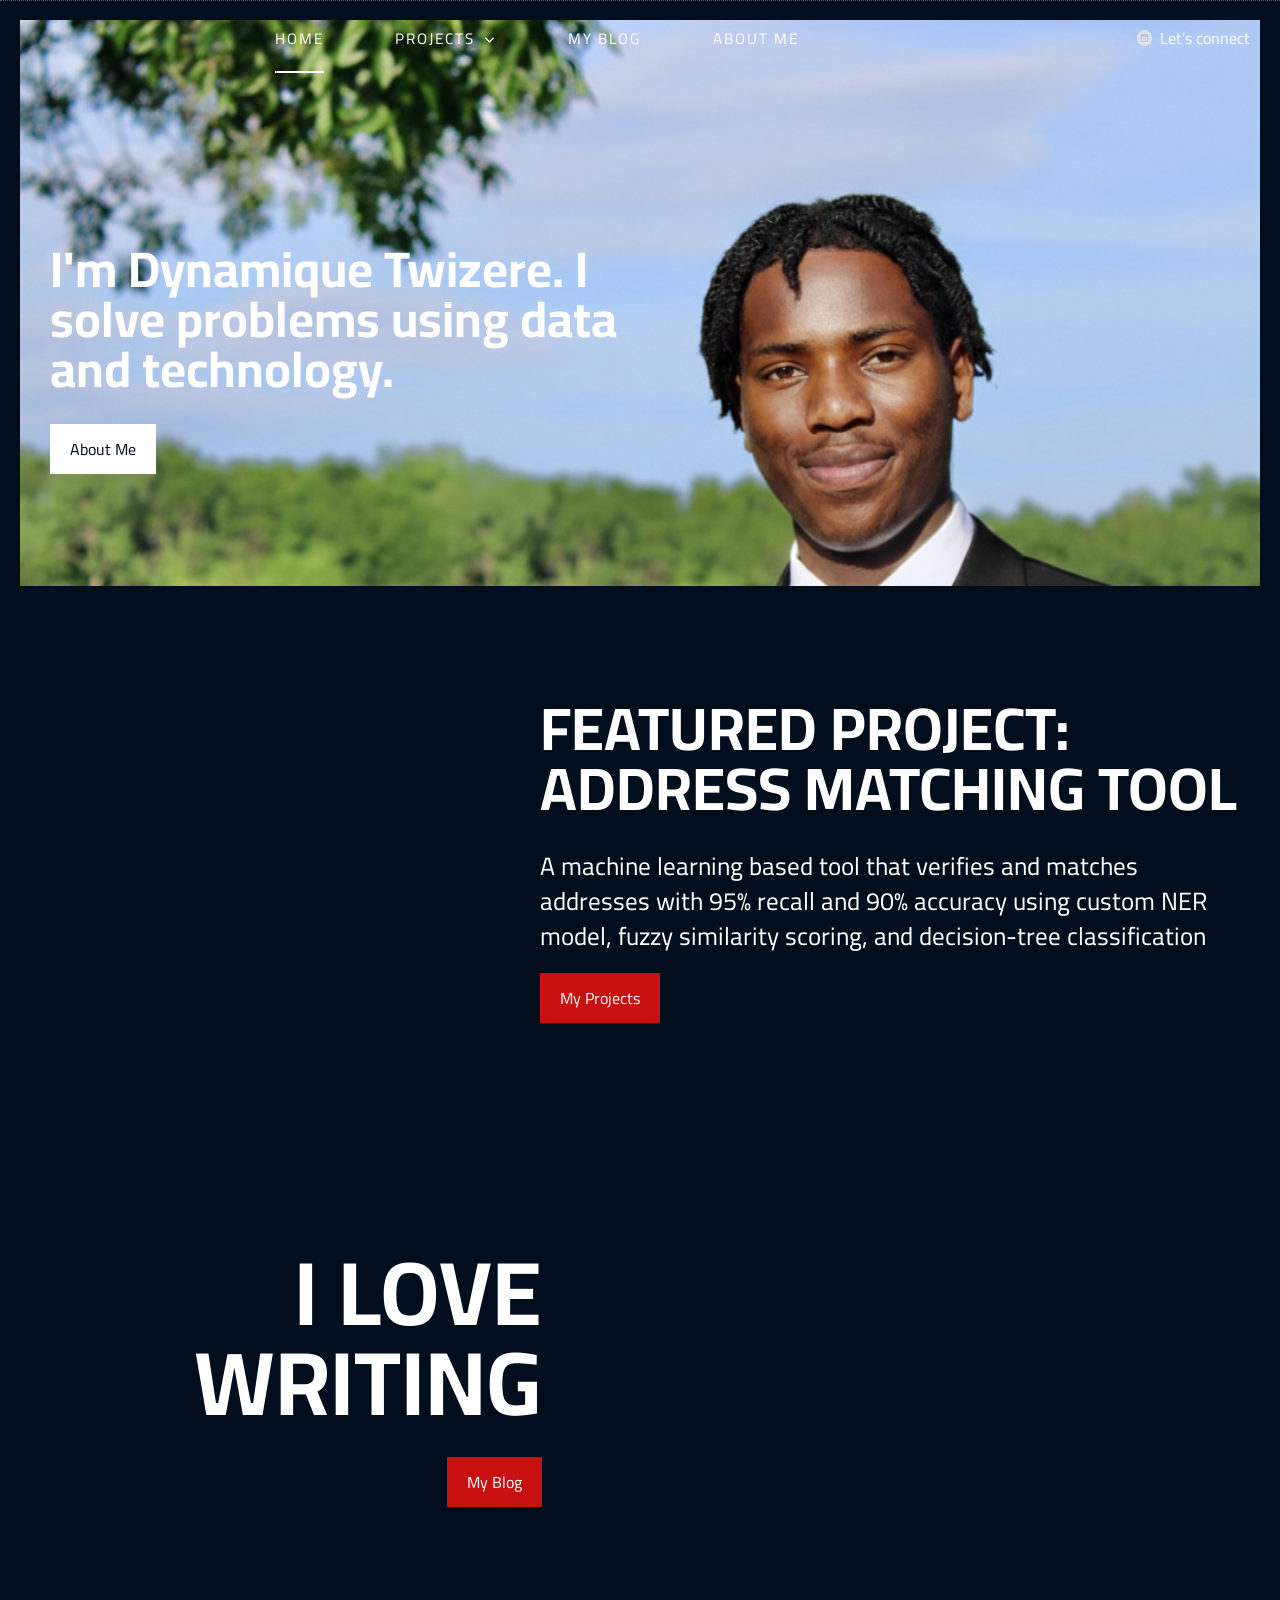
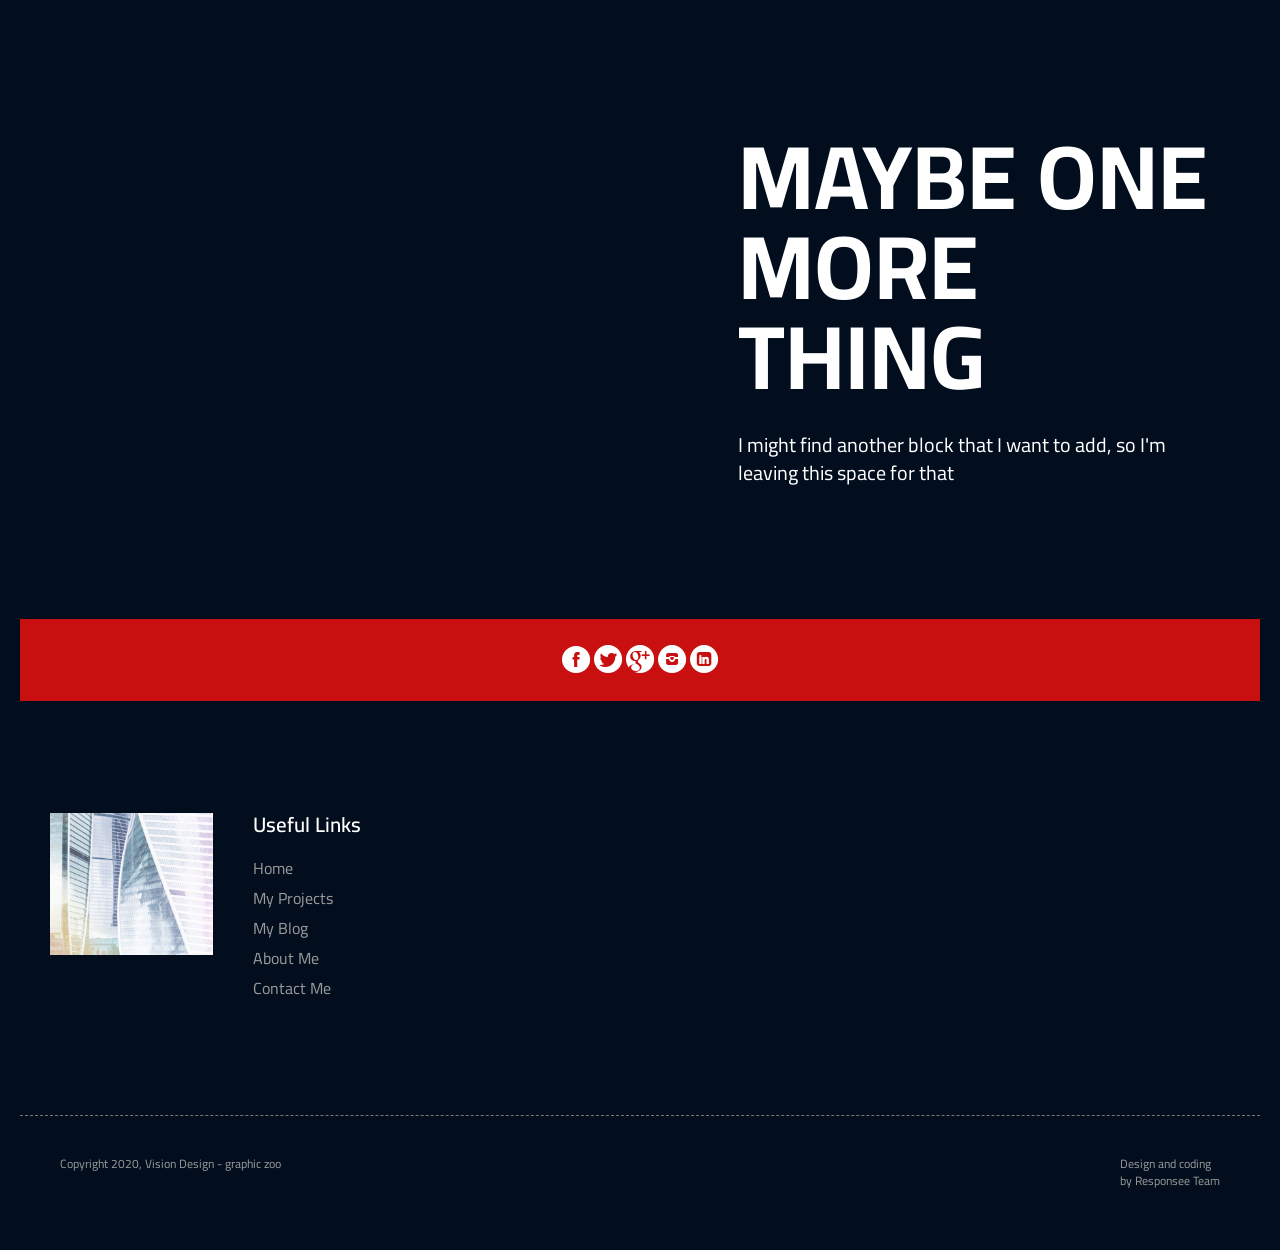
==== index.html @ 6ba7feaf "fixed featured projet" ====
<!DOCTYPE html>
<html lang="en-US">
  <head>
    <meta charset="UTF-8">
    <meta name="viewport" content="width=device-width, initial-scale=1.0" />
    <title>Financer - New Amazing HTML5 Template</title>
    <link rel="stylesheet" href="css/components.css">
    <link rel="stylesheet" href="css/icons.css">
    <link rel="stylesheet" href="css/responsee.css">
    <link rel="stylesheet" href="owl-carousel/owl.carousel.css">
    <link rel="stylesheet" href="owl-carousel/owl.theme.css">
    <!-- CUSTOM STYLE -->      
    <link rel="stylesheet" href="css/template-style.css">
    <link rel="stylesheet" href="css/my-custom-style.css">
    <link href="https://fonts.googleapis.com/css2?family=Cairo:wght@200;300;400;600;700&display=swap" rel="stylesheet">
    <link href="https://fonts.googleapis.com/css2?family=Mrs+Saint+Delafield&display=swap" rel="stylesheet">  
    <script type="text/javascript" src="js/jquery-1.8.3.min.js"></script>
    <script type="text/javascript" src="js/jquery-ui.min.js"></script>   
  </head>

  <body class="size-1280 primary-color-red border-dark">
    
    <!-- HEADER -->
    <header role="banner" class="position-absolute">
      <!-- Top Bar -->
      <!-- <div class="top-bar full-width hide-s hide-m">
        <div class="right">
            <a href="tel:080055544444444" class="text-white text-primary-hover">more info: 0800 555 444</a> <span class="sep text-white">|</span> <a href="mailto:info@companyname.com" class="text-white text-primary-hover">write us: info@companyname.com</a>
        </div>  
      </div>     -->
      <!-- Top Navigation -->
      <nav class="background-transparent background-transparent-hightlight full-width sticky">
        <!-- <div class="s-12 l-2">
          <a href="index.html" class="logo">
            <img class="logo-white" src="img/logo.svg" alt="">
            <img class="logo-dark" src="img/logo-dark.svg" alt="">
          </a>
        </div> -->
        <div class="top-nav s-12 l-10">
          
          <ul class="chevron center-nav">
            <li><a href="index.html">Home</a></li>
            <!-- <li><a href="about-us.html">About</a></li> -->
            <li><a>Projects</a>
              <ul>
                <li><a href="project.html">Project 1</a></li>
                <li><a href="project.html">Project 2</a></li>
                <li><a href="project.html">Project 3</a></li>
                <li><a href="project.html">Project 4</a></li>
              </ul>
            </li>
            <li><a>My Blog</a></li>
            <li><a>About Me</a></li>
            <!-- <li><a href="references.html">Our Work</a></li>
            <li><a href="our-services.html">Our Services</a></li>
            <li><a href="contact.html">Contact</a></li> -->
          </ul>
          <div class="nav-connect">
            <a href="https://linkedin.com/in/dynamiquet">
              <i class="icon-linked_in_circle"></i>
              <span>Let’s connect</span>
            </a>
          </div>       
        </div>
      </nav>
    </header>
    
    <!-- MAIN -->
    <main role="main">    
      
      <!-- Section 1 -->
      <header class="section-head background-parallax-container">  
        <div class="line">
          <div class="s-12 m-12 l-7 xl-12 text-left">
            <!-- <h1 class="text-white text-s-size-40 text-m-size-60 text-size-60 text-line-height-1 text-extra-strong margin-bottom-30 animation">
                I am a <br> computer scientist
            </h1> -->
            <div class="line">
              <h1 class="text-white text-s-size-40 text-m-size-60 l-6 text-line-height-1 text-extra-strong margin-bottom-30 animation">
                  I'm Dynamique Twizere. I solve problems using data and technology.
              </h1>
            </div>
            <a class="button background-white text-dark" href="about-us-2.html">About Me</a>
            <!-- <a class="button background-white text-dark" href="about-us-2.html">My Projects</a> -->
          </div>          
        </div>
        <div role="img" class="background-parallax" style="background-image:url(my-img/headshot2.png)" aria-label="Full page background image: headshot"></div>
      </header>
      
      <!-- Section 2 -->
      <section class="section background-parallax-container">  
        <div class="line-full">
          <div class="s-12 m-12 l-7 xl-7 l-offset-5 xl-offset-5 xxl-offset-7">
            <h2 class="text-white text-s-size-40 text-m-size-60 text-size-60 text-line-height-1 text-extra-strong text-uppercase margin-bottom-30">
                Featured Project: Address Matching Tool
            </h2>
            
            <p class="text-white text-size-25">A machine learning based tool that verifies and matches addresses with 95% recall and 90% accuracy using custom NER model, fuzzy similarity scoring, and decision-tree classification</p>
            <!-- <p class="text-white text-handwrite text-size-50 margin-bottom-20">We did this</p> -->
            <a class="button background-primary" href="references.html">My Projects</a>            
          </div>          
        </div>
        <div role="img" class="background-parallax" style="background-image:url(my-img/headshot.png)" aria-label="Full page background image: headshot"></div>      </section> 
      
      <!-- Section 3 -->
      <section class="section background-parallax-container">  
        <div class="line">
          <div class="s-12 m-12 l-7 xl-5 text-right">
            <h2 class="text-white text-s-size-40 text-m-size-60 text-size-90 text-line-height-1 text-extra-strong text-uppercase margin-bottom-30">
                I love writing
            </h2>
            <a class="button background-primary" href="references.html">My Blog</a>            

            
            <!-- <p class="text-white text-size-20 margin-bottom-40">Dolore eu feugiat nulla facilisis lobortis nisl ut aliquip ex ea commodo consequat molestie hendrerit.</p>            -->
            <div class="margin2x">
              <!-- <div class="s-12 m-4">
                <p class="text-yellow text-size-70 text-strong margin-bottom-0">77</p>
                <h4 class="margin-bottom text-white">Completed<br> Projects</h4> 
              </div>
              <div class="s-12 m-4">
                <p class="text-yellow text-size-70 text-strong margin-bottom-0">92</p> 
                <h4 class="margin-bottom text-white">Satisfied<br> Clients</h4> 
              </div> 
              <div class="s-12 m-4">
                <p class="text-yellow text-size-70 text-strong margin-bottom-0">84</p>
                <h4 class="margin-bottom text-white">Resolved<br> Tickets</h4>   
              </div>  -->
            </div>
          </div>          
        </div>
        <div role="img" class="background-parallax" style="background-image:url(my-img/headshot2.png)" aria-label="Full page background image: headshot"></div>      </section>
      
      <!-- Section 4 -->
      <section class="section background-parallax-container">  
        <div class="line">
          <div class="s-12 m-12 l-7 xl-5 l-offset-5 xl-offset-7 xxl-offset-7">
            <h2 class="text-white text-s-size-40 text-m-size-60 text-size-90 text-line-height-1 text-extra-strong text-uppercase margin-bottom-30">
                Maybe one <br> more thing
            </h2>
            
            <p class="text-white text-size-20">I might find another block that I want to add, so I'm leaving this space for that</p>           
            <!-- <div class="line">
              <div class="margin2x">
                 <div class="m-6 l-4">
                    <div class="margin-bottom">
                        <img src="img/logo-1w.png"/>
                    </div>
                 </div>
                 <div class="m-6 l-4">
                    <div class="margin-bottom">
                        <img src="img/logo-2w.png"/>
                    </div>
                 </div>
                 <div class="m-6 l-4">
                    <div class="margin-bottom">
                        <img src="img/logo-3w.png"/>
                    </div>
                 </div>
                 <div class="m-6 l-4">
                    <div class="margin-bottom">
                        <img src="img/logo-3w.png"/>
                    </div>
                 </div>
                 <div class="m-6 l-4">
                    <div class="margin-bottom">
                        <img src="img/logo-4w.png"/>
                    </div>
                 </div>
                 <div class="m-6 l-4">
                    <div class="margin-bottom">
                        <img src="img/logo-5w.png"/>
                    </div>
                 </div>
              </div>
            </div>  -->
          </div>          
        </div>
        <div class="background-parallax" style="background-image:url(img/parallax-04.jpg)"></div>
      </section>  
      
      <!-- Section 5 -->
      <!-- <section>
        <div class="section-small-padding background-primary">
          <div class="line">
            <div class="s-12 m-12 l-7 xl-5 text-right">
              <h2 class="text-s-size-40 text-m-size-60 text-size-90 text-line-height-1 text-extra-strong text-uppercase">
                Our Work
              </h2>
            </div>          
          </div>
        </div>  
        
        <div class="line-full-width">
                  			
    	  <div class="s-12 m-6">
            <a class="image-with-hover-overlay image-hover-zoom" href="sample-reference.html">
              <div class="image-hover-overlay background-dark background-transparent"> 
                <div class="image-hover-overlay-content text-center padding-2x">
                  <h3 class="text-strong">Lorem Ipsum Dolor hendrerit</h3> 
                  <p class="text-white hide-s hide-m">Duis autem vel eum iriure dolor in hendrerit in vulputate velit esse molestie consequat, vel illum dolore eu feugiat nulla facilisis.</p> 
                </div> 
              </div> 
              <img src="img/portfolio/l-thumb-01.jpg" alt="" title="Portfolio Image 1" />
            </a>	
          </div>
          
          <div class="s-12 m-6">
            <a class="image-with-hover-overlay image-hover-zoom" href="sample-reference.html">
              <div class="image-hover-overlay background-dark background-transparent"> 
                <div class="image-hover-overlay-content text-center padding-2x">
                  <h3 class="text-strong">Lorem Ipsum Dolor hendrerit</h3> 
                  <p class="text-white hide-s hide-m">Duis autem vel eum iriure dolor in hendrerit in vulputate velit esse molestie consequat, vel illum dolore eu feugiat nulla facilisis.</p> 
                </div> 
              </div> 
              <img src="img/portfolio/l-thumb-02.jpg" alt="" title="Portfolio Image 2" />
            </a>	
          </div>
          
          <div class="s-12 m-6">
            <a class="image-with-hover-overlay image-hover-zoom" href="sample-reference.html">
              <div class="image-hover-overlay background-dark background-transparent"> 
                <div class="image-hover-overlay-content text-center padding-2x">
                  <h3 class="text-strong">Lorem Ipsum Dolor hendrerit</h3> 
                  <p class="text-white hide-s hide-m">Duis autem vel eum iriure dolor in hendrerit in vulputate velit esse molestie consequat, vel illum dolore eu feugiat nulla facilisis.</p> 
                </div> 
              </div> 
              <img src="img/portfolio/l-thumb-03.jpg" alt="" title="Portfolio Image 3" />
            </a>	
          </div>
          
          <div class="s-12 m-6">
            <a class="image-with-hover-overlay image-hover-zoom" href="sample-reference.html">
              <div class="image-hover-overlay background-dark background-transparent"> 
                <div class="image-hover-overlay-content text-center padding-2x">
                  <h3 class="text-strong">Lorem Ipsum Dolor hendrerit</h3> 
                  <p class="text-white hide-s hide-m">Duis autem vel eum iriure dolor in hendrerit in vulputate velit esse molestie consequat, vel illum dolore eu feugiat nulla facilisis.</p> 
                </div> 
              </div> 
              <img src="img/portfolio/l-thumb-04.jpg" alt="" title="Portfolio Image 4" />
            </a>	
          </div>
          
          <div class="s-12 m-6">
            <a class="image-with-hover-overlay image-hover-zoom" href="sample-reference.html">
              <div class="image-hover-overlay background-dark background-transparent"> 
                <div class="image-hover-overlay-content text-center padding-2x">
                  <h3 class="text-strong">Lorem Ipsum Dolor hendrerit</h3> 
                  <p class="text-white hide-s hide-m">Duis autem vel eum iriure dolor in hendrerit in vulputate velit esse molestie consequat, vel illum dolore eu feugiat nulla facilisis.</p> 
                </div> 
              </div> 
              <img src="img/portfolio/l-thumb-05.jpg" alt="" title="Portfolio Image 5" />
            </a>	
          </div>
          
          <div class="s-12 m-6">
            <a class="image-with-hover-overlay image-hover-zoom" href="sample-reference.html">
              <div class="image-hover-overlay background-dark background-transparent"> 
                <div class="image-hover-overlay-content text-center padding-2x">
                  <h3 class="text-strong">Lorem Ipsum Dolor hendrerit</h3> 
                  <p class="text-white hide-s hide-m">Duis autem vel eum iriure dolor in hendrerit in vulputate velit esse molestie consequat, vel illum dolore eu feugiat nulla facilisis.</p> 
                </div> 
              </div> 
              <img src="img/portfolio/l-thumb-06.jpg" alt="" title="Portfolio Image 6" />
            </a>	
          </div>
          
          <div class="s-12 m-6">
            <a class="image-with-hover-overlay image-hover-zoom" href="sample-reference.html">
              <div class="image-hover-overlay background-dark background-transparent"> 
                <div class="image-hover-overlay-content text-center padding-2x">
                  <h3 class="text-strong">Lorem Ipsum Dolor hendrerit</h3> 
                  <p class="text-white hide-s hide-m">Duis autem vel eum iriure dolor in hendrerit in vulputate velit esse molestie consequat, vel illum dolore eu feugiat nulla facilisis.</p> 
                </div> 
              </div> 
              <img src="img/portfolio/l-thumb-07.jpg" alt="" title="Portfolio Image 7" />
            </a>	
          </div>
          
          <div class="s-12 m-6">
            <a class="image-with-hover-overlay image-hover-zoom" href="sample-reference.html">
              <div class="image-hover-overlay background-dark background-transparent"> 
                <div class="image-hover-overlay-content text-center padding-2x">
                  <h3 class="text-strong">Lorem Ipsum Dolor hendrerit</h3> 
                  <p class="text-white hide-s hide-m">Duis autem vel eum iriure dolor in hendrerit in vulputate velit esse molestie consequat, vel illum dolore eu feugiat nulla facilisis.</p> 
                </div> 
              </div> 
              <img src="img/portfolio/l-thumb-08.jpg" alt="" title="Portfolio Image 8" />
            </a>	
          </div>
      		          
        </div>  
      </section>      
       -->
      <!-- Section 6 -->
      <!-- <section class="section background-parallax-container">
        <div class="line">
          <div class="s-12 m-12 l-7 xl-5 text-right">
            <h2 class="text-s-size-40 text-m-size-60 text-size-90 text-line-height-1 text-extra-strong text-uppercase text-white margin-bottom-30">
              We are here for you <span class="text-red">24/7</span>
            </h2>
                     
            <p class="text-white margin-bottom-40">
              Hendrerit in vulputate duis autem vel eum iriure dolor in velit esse molestie consequat, vel illum dolore nulla facilisis. Vulputate duis autem vel eum iriure dolor in velit esse molestie consequat, illum nulla facilisis.
            </p>

            <a href="contact.html" class="button background-primary right">Contact Us</a>

          </div>
                    
        </div> 
        <div class="background-parallax" style="background-image:url(img/parallax-06.jpg)"></div>
        
        <!-- red full width arrow object -->
        <!-- <img class="arrow-object" src="img/object-red.svg" alt="">  
      </section> -->
      

    </main>
    
    <!-- FOOTER -->
    <footer>
      <!-- Social -->
      <div class="background-primary padding text-center">
        <a href="/"><i class="icon-facebook_circle text-size-30 text-white"></i></a> 
        <a href="/"><i class="icon-twitter_circle text-size-30 text-white"></i></a>
        <a href="/"><i class="icon-google_plus_circle text-size-30 text-white"></i></a>
        <a href="/"><i class="icon-instagram_circle text-size-30 text-white"></i></a> 
        <a href="/"><i class="icon-linked_in_circle text-size-30 text-white"></i></a>                                                                       
      </div>
      <!-- Main Footer -->
      <section class="section background-dark">
        <div class="line"> 
          <div class="margin2x">
            <div class="hide-s hide-m hide-l xl-2">
               <img src="img/footer.jpg" alt="">
            </div>
            <div class="s-12 m-6 l-3 xl-2">
               <h4 class="text-white text-strong margin-m-top-30">Useful Links</h4>
               <a class="text-primary-hover" href="sample-post-without-sidebar.html">Home</a><br>      
               <a class="text-primary-hover" href="contact-1.html">My Projects</a><br>
               <a class="text-primary-hover" href="blog.html">My Blog</a><br>
               <a class="text-primary-hover" href="blog.html">About Me</a><br>
               <a class="text-primary-hover" href="blog.html">Contact Me</a>
            </div>
            <!-- <div class="s-12 m-6 l-3 xl-2">
               <h4 class="text-white text-strong margin-m-top-30">Term of Use</h4>
               <a class="text-primary-hover" href="sample-post-without-sidebar.html">Terms and Conditions</a><br>
               <a class="text-primary-hover" href="sample-post-without-sidebar.html">Refund Policy</a><br>
               <a class="text-primary-hover" href="sample-post-without-sidebar.html">Disclaimer</a>
            </div> -->
            <!-- <div class="s-12 m-6 l-3 xl-3">
               <h4 class="text-white text-strong margin-m-top-30">Contact Us</h4>
                <a class="text-primary-hover" href="tel:0800452180050"><i class="icon-sli-screen-smartphone text-primary"></i> 0800 4521 800 50</a><br>
                <a class="text-primary-hover" href="mailto:contact@sampledomain.com"><i class="icon-sli-mouse text-primary"></i> contact@sampledomain.com</a><br>
                <a class="text-primary-hover" href="mailto:office@sampledomain.com"><i class="icon-sli-mouse text-primary"></i> office@sampledomain.com</a>
            </div> -->
          </div>  
        </div>    
      </section>
      <div class="background-dark">
        <hr class="break margin-top-bottom-0" style="border-color: #777;">
      </div>
      <!-- Bottom Footer -->
      <section class="padding-2x background-dark full-width">
        <div class="full-width">
          <div class="s-12 l-6">
            <p class="text-size-12 margin-bottom-0">Copyright 2020, Vision Design - graphic zoo</p>
          </div>
          <div class="s-12 l-6">
            <a class="right text-size-12 text-primary-hover" href="https://www.myresponsee.com" title="Responsee - lightweight responsive framework">Design and coding<br> by Responsee Team</a>
          </div>
        </div>  
      </section>
    </footer>
    <script type="text/javascript" src="js/responsee.js"></script>
    <script type="text/javascript" src="owl-carousel/owl.carousel.js"></script>
    <script type="text/javascript" src="js/template-scripts.js"></script> 
    
  </body>
</html>
---- css/components.css ----
/*
 * Components CSS - v7 - 2020-09-30
 * https://www.myresponsee.com
 * Copyright 2020, Vision Design - graphic zoo
 * Free to use under the MIT license.
 * 
 * Components CSS includes Tabs, Custom forms, Tooltips, Buttons, Timelines, Modals, Accordions
*/
/* Tabs */
.tab-item {
  background: none repeat scroll 0 0 #fff;
  display: none;
  padding: 1.25rem 0;
}
.tab-item.tab-active {
  display: block;
}
.tab-content > .tab-label {
  display: none;
}
.tab-nav > .tab-label {
  float:left;
}
a.tab-label, a.tab-label:link, a.tab-label:visited, a.tab-label:hover {
  background: none repeat scroll 0 0 #262626;
  color: #fff;
  margin-right: 1px;
  padding: 0.625rem 1.25rem;
  transition: background 0.20s linear 0s;
  -o-transition: background 0.20s linear 0s;
  -ms-transition: background 0.20s linear 0s;
  -moz-transition: background 0.20s linear 0s;
  -webkit-transition: background 0.20s linear 0s;
}
a.tab-label:hover,a.tab-label.active-btn {
  background: none repeat scroll 0 0 #999;
}
.tab-label.active-btn {
  cursor: default;
}
.tab-content {
  text-align: left;
}
@media screen and (max-width:768px) {    
  .tab-nav > .tab-label {
    margin: 0.5px 0;
    width: 100%;
  }
}
/* Custom forms */
form.customform input, form.customform select, form.customform textarea, form.customform button {
 font-size:0.9rem;
 font-family:inherit;
 margin-bottom:1.25rem;
} 
form.customform input, form.customform select {height: 2.7rem;}
form.customform input, form.customform textarea, form.customform select { 
 background: none repeat scroll 0 0 #F5F5F5;
 transition: background 0.20s linear 0s;
 -o-transition: background 0.20s linear 0s;
 -ms-transition: background 0.20s linear 0s;
 -moz-transition: background 0.20s linear 0s;
 -webkit-transition: background 0.20s linear 0s;
}
form.customform input:hover, form.customform textarea:hover, form.customform select:hover, form.customform input:focus, form.customform textarea:focus, form.customform select:focus {background: none repeat scroll 0 0 #fff;}
form.customform input, form.customform textarea, form.customform select {
 background: none repeat scroll 0 0 #F5F5F5;
 border: 1px solid #E0E0E0;
 padding: 0.625rem;
 width: 100%;
}
form.customform input[type="file"] {
 border: 1px solid #E0E0E0;
 height: auto;
 max-height: 2.7rem;
 min-height: 2.7rem;
 padding: 0.4rem;
 width: 100%;
}
form.customform input[type="radio"], form.customform input[type="checkbox"] {
 margin-right: 0.625rem;
 width:auto;
 padding:0;
 height:auto;
}
form.customform option {padding: 0.625rem;}
form.customform select[multiple="multiple"] {height: auto;}
form.customform button {
 width: 100%;
 background: none repeat scroll 0 0 #152732;
 border: 0 none;
 color: #fff;
 height: 2.7rem;
 padding: 0.625rem;
 cursor:pointer;
 width: 100%;
 transition: background 0.20s linear 0s;
 -o-transition: background 0.20s linear 0s;
 -ms-transition: background 0.20s linear 0s;
 -moz-transition: background 0.20s linear 0s;
 -webkit-transition: background 0.20s linear 0s;
}
/* Tooltip */
a.tooltip-container,.tooltip-container {
  border-bottom:1px dotted;
  border-bottom-color: color;
  cursor: help;
  font-weight: 600;
}
a .tooltip-content,.tooltip-content {
  background: #152732 none repeat scroll 0 0;
  color: #fff!important;
  border-radius: 3px;
  display: none;
  font-size: 0.8rem;
  font-weight: normal;
  line-height: 1.3rem;
  margin-top: -1.25rem;
  max-width: 300px;
  padding: 0.625rem;
  position: absolute;
  z-index: 10;
}
.tooltip-content::after {
  border-left: 9px solid transparent;
  border-right: 9px solid transparent;
  border-top: 7px solid #152732;
  bottom: -5px;
  clear: both;
  content: "";
  height: 0;
  left: 50%;
  margin-left: -5px;
  position: absolute;
  width: 0;
}
a.tooltip-content.tooltip-bottom,.tooltip-content.tooltip-bottom {
  margin-top: 1.25rem;
}
.tooltip-content.tooltip-bottom::after {
  border-left: 9px solid transparent;
  border-right: 9px solid transparent;
  border-top: 0;
  border-bottom: 7px solid #152732;
  top: -5px;
}
/* Buttons */
.button,a.button,a.button:link,a.button:active,a.button:visited {
  background: #777 none repeat scroll 0 0;
  border: 0;
  color: #fff;
  cursor: pointer;
  display: inline-block;
  font-size: 0.85rem;
  padding: 0.825rem 1rem;
  text-align: center;
  transition: all 0.20s linear 0s;
  -o-transition: all 0.20s linear 0s;
  -ms-transition: all 0.20s linear 0s;
  -moz-transition: all 0.20s linear 0s;
  -webkit-transition: all 0.20s linear 0s;
}
.button.rounded-btn {
  border-radius: 4px;
}
.button.rounded-full-btn {
  border-radius: 100px;
}
.button:hover {
  box-shadow: 0 0 10px 100px rgba(255,255,255,0.15) inset;
  color: #fff;
}
.button.secondary-btn,a.button.secondary-btn,a.button.secondary-btn:link,a.button.secondary-btn:active,a.button.secondary-btn:visited {
  background: #444 none repeat scroll 0 0;
}
.button.cancel-btn,a.button.cancel-btn,a.button.cancel-btn:link,a.button.cancel-btn:active,a.button.cancel-btn:visited {
  background: #dc003a none repeat scroll 0 0;
}
.button.submit-btn,a.button.submit-btn,a.button.submit-btn:link,a.button.submit-btn:active,a.button.submit-btn:visited {
  background: #b4bf04 none repeat scroll 0 0;
}
.button.reload-btn,a.button.reload-btn,a.button.reload-btn:link,a.button.reload-btn:active,a.button.reload-btn:visited {
  background: #ff9800 none repeat scroll 0 0;
}
.button.disabled-btn {
  cursor: not-allowed!important;
  opacity: 0.2;
}
.button i {
  background: rgba(0, 0, 0, 0.1) none repeat scroll 0 0;
  border-radius: 27px;
  color: #fff!important;
  display: inline-block;
  font-size: 0.8rem;
  height: 27px;
  line-height: 27px;
  margin-right: 5px;
  width: 27px;
  transition: all 0.20s linear 0s;
  -o-transition: all 0.20s linear 0s;
  -ms-transition: all 0.20s linear 0s;
  -moz-transition: all 0.20s linear 0s;
  -webkit-transition: all 0.20s linear 0s;
}
.button:hover > i {
  background: rgba(0, 0, 0, 0.06) none repeat scroll 0 0;
}
.grid .button {
  width: 100%;
}
/* Accordion */
.accordion-title { 
  font-size: 1.1rem;
  padding: 15px;
  cursor: pointer;
  transition: background 0.2s;
  margin: 5px 0;
  border-radius: 3px;
  font-size: 1.2rem;
  color: #152732;
  background: #eee;
}
.accordion-content {
  display: none;
  padding: 15px;
  border: 1px solid #eee;
}
.accordion-title::before {
  content: "\f005";
  font-family: "mfg";
  margin-right: 10px;
  font-size: 12px;
  width: 17px;
  height: 17px;
  line-height: 15px;
  text-align: center;
  border-radius: 17px;
  display: inline-block;
  color: #fff;
  position: relative;
  top: -1px;
  border: 2px solid #fff;
  transform: rotate(0deg);
  transition:all 0.2s ease-in-out;
  -moz-transition:all 0.2s ease-in-out;
  -webkit-transition:all 0.2s ease-in-out;
}
.active-accordion-section > .accordion-title::before {
  transform: rotate(180deg);
}
/* Modal */
.modal {
  display: none;
  margin-top: -100%;    
  background: #fff;
  padding: 20px;
  height: auto;
  position: absolute;
  z-index: 2;
  transition:all 0.3s ease-in-out;
  -moz-transition:all 0.3s ease-in-out;
  -webkit-transition:all 0.3s ease-in-out;
}
.modal.active-modal {
  margin-top: 0;
  width: 100%;
}
.modal-content {
  position: relative;
  width: 100%;
  max-width: 1140px;
  margin: 0 auto;
  clear: left;
  overflow-x: hidden;
  height: 100%;
  overflow-y: auto;
}
.modal-content::after {
  clear:both;
  content: ".";
  display:block;
  height:0;
  line-height:0;
  overflow:hidden;
  visibility:hidden;
}
.modal-wrap {
  background: rgba(0,0,0,0.6);
  position: fixed;
  top: 0;
  bottom: 0;
  left: 0;
  right: 0;
  padding: 20px;  
  z-index: 1000;
}
body.modal-active {
  overflow: hidden !important;
}
.modal-close-button, .modal-button  {
  cursor: pointer;
}
.modal-close {
  position: fixed;
  cursor: pointer;
  top: 0;
  bottom: 0;
  left: 0;
  right: 0;
  z-index: 1;
}
.modal-close-icon i {
  color: #ccc;
  font-size: 17px;
}
.modal-close-icon {
  position: absolute;
  right: 10px;
  top: 6px;
  cursor: pointer;
}
/* Timeline */
.timeline-container {
  width: 100%;
  margin: 0 auto;
  position: relative;
  padding: 20px 0;
}
.timeline-container::before {
  content: '';
  position: absolute;
  top: 0;
  left: 18px;
  height: 100%;
  width: 4px;
  background: #eeeeee;
}
@media only screen and (min-width: 1170px) {
  .timeline-container::before {
    left: 50%;
    margin-left: -2px;
  }
}
.timeline-block {
  position: relative;
  margin: 2rem 0;
  clear: both;
}
.timeline-block:after {
  clear:both;
  content: ".";
  display:block;
  height:0;
  line-height:0;
  overflow:hidden;
  visibility:hidden;
}
.timeline-block:first-child {
  margin-top: 0;
}
.timeline-block:last-child {
  margin-bottom: 0;
}
@media only screen and (min-width: 1170px) {
  .timeline-block {
    margin: 4em 0;
  }
  .timeline-block:first-child {
    margin-top: 0;
  }
  .timeline-block:last-child {
    margin-bottom: 0;
  }
}
.timeline-icon {
  background: #B4BF04;	
  position: absolute;
  top: 0;
  left: 0;
  width: 40px;
  height: 40px;
  border-radius: 50%;
  line-height: 40px;
  text-align: center;
}
.timeline-icon i {
  color: #fff;
  font-size: 1rem;
}
@media only screen and (min-width: 1141px) {
  .timeline-icon {
    width: 60px;
    height: 60px;
    left: 50%;
    margin-left: -30px;
    line-height: 60px;
  }
  .timeline-icon i {
    font-size: 2rem;
  }
}
.timeline-content {
  position: relative;
  margin-left: 60px;
  background: #f5f5f5;
  border-radius: 0.25rem;
  padding: 1em;
  text-align: left;
}
.timeline-content:after {
  content: "";
  display: table;
  clear: both;
}
.timeline-content .timeline-date {
  display: inline-block;
  float: left;
  font-size: 1.5rem;
  color: #333;
}
.timeline-content::before {
  content: '';
  position: absolute;
  top: 16px;
  right: 100%;
  height: 0;
  width: 0;
  border: 11px solid transparent;
  border-right: 11px solid #f5f5f5;
}
.timeline-icon img {
  top: 0px;
  min-height: 100%;
  min-width: 100%;
  width: auto;
}
.timeline-icon {
  overflow: hidden;
}
@media only screen and (min-width: 1141px) {
  .timeline-content {
    margin-left: 0;
    padding: 15px;
    width: 45%;
    text-align: right;
  }
  .timeline-content .timeline-date {
    position: absolute;
    width: 100%;
    left: 121%;
    top: 0;
    text-align: left;
  }
  .timeline-content::before {
    left: 100%;
    border-left: 11px solid #f5f5f5;
    border-right: 0;
  }
  .timeline-block:nth-child(even) .timeline-content {
    float: right;
    text-align: left;
  }
  .timeline-block:nth-child(even) .timeline-content::before {
    top: 24px;
    left: auto;
    right: 100%;
    border-color: transparent;   
    border-right: 11px solid #f5f5f5;
  }
  .timeline-block:nth-child(even) .timeline-content .timeline-date {
    left: auto;
    right: 121%;
    text-align: right;
  } 
}
---- css/icons.css ----
/* Icon font - MFG labs */
@font-face {
  font-family: 'mfg';
    src: url('../font/mfglabsiconset-webfont.eot');
    src: url('../font/mfglabsiconset-webfont.svg#mfg_labs_iconsetregular') format('svg'),
   		   url('../font/mfglabsiconset-webfont.eot?#iefix') format('embedded-opentype'),
         url('../font/mfglabsiconset-webfont.woff') format('woff'),
         url('../font/mfglabsiconset-webfont.ttf') format('truetype');
    font-weight: normal;
    font-style: normal;
}

.icon-cloud,
.icon-at,
.icon-plus,
.icon-minus,
.icon-arrow_up,
.icon-arrow_down,
.icon-arrow_right,
.icon-arrow_left,
.icon-chevron_down,
.icon-chevron_up,
.icon-chevron_right,
.icon-chevron_left,
.icon-reorder,
.icon-list,
.icon-reorder_square,
.icon-reorder_square_line,
.icon-coverflow,
.icon-coverflow_line,
.icon-pause,
.icon-play,
.icon-step_forward,
.icon-step_backward,
.icon-fast_forward,
.icon-fast_backward,
.icon-cloud_upload,
.icon-cloud_download,
.icon-data_science,
.icon-data_science_black,
.icon-globe,
.icon-globe_black,
.icon-math_ico,
.icon-math,
.icon-math_black,
.icon-paperplane_ico,
.icon-paperplane,
.icon-paperplane_black,
.icon-color_balance,
.icon-star,
.icon-star_half,
.icon-star_empty,
.icon-star_half_empty,
.icon-reload,
.icon-heart,
.icon-heart_broken,
.icon-hashtag,
.icon-reply,
.icon-retweet,
.icon-signin,
.icon-signout,
.icon-download,
.icon-upload,
.icon-placepin,
.icon-display_screen,
.icon-tablet,
.icon-smartphone,
.icon-connected_object,
.icon-lock,
.icon-unlock,
.icon-camera,
.icon-isight,
.icon-video_camera,
.icon-random,
.icon-message,
.icon-discussion,
.icon-calendar,
.icon-ringbell,
.icon-movie,
.icon-mail,
.icon-pen,
.icon-settings,
.icon-measure,
.icon-vector,
.icon-vector_pen,
.icon-mute_on,
.icon-mute_off,
.icon-home,
.icon-sheet,
.icon-arrow_big_right,
.icon-arrow_big_left,
.icon-arrow_big_down,
.icon-arrow_big_up,
.icon-dribbble_circle,
.icon-dribbble,
.icon-facebook_circle,
.icon-facebook,
.icon-git_circle_alt,
.icon-git_circle,
.icon-git,
.icon-octopus,
.icon-twitter_circle,
.icon-twitter,
.icon-google_plus_circle,
.icon-google_plus,
.icon-linked_in_circle,
.icon-linked_in,
.icon-instagram,
.icon-instagram_circle,
.icon-mfg_icon,
.icon-xing,
.icon-xing_circle,
.icon-mfg_icon_circle,
.icon-user,
.icon-user_male,
.icon-user_female,
.icon-users,
.icon-file_open,
.icon-file_close,
.icon-file_alt,
.icon-file_close_alt,
.icon-attachment,
.icon-check,
.icon-cross_mark,
.icon-cancel_circle,
.icon-check_circle,
.icon-magnifying,
.icon-inbox,
.icon-clock,
.icon-stopwatch,
.icon-hourglass,
.icon-trophy,
.icon-unlock_alt,
.icon-lock_alt,
.icon-arrow_doubled_right,
.icon-arrow_doubled_left,
.icon-arrow_doubled_down,
.icon-arrow_doubled_up,
.icon-link,
.icon-warning,
.icon-warning_alt,
.icon-magnifying_plus,
.icon-magnifying_minus,
.icon-white_question,
.icon-black_question,
.icon-stop,
.icon-share,
.icon-eye,
.icon-trash_can,
.icon-hard_drive,
.icon-information_black,
.icon-information_white,
.icon-printer,
.icon-letter,
.icon-soundcloud,
.icon-soundcloud_circle,
.icon-anchor,
.icon-female_sign,
.icon-male_sign,
.icon-joystick,
.icon-high_voltage,
.icon-fire,
.icon-newspaper,
.icon-chart,
.icon-spread,
.icon-spinner_1,
.icon-spinner_2,
.icon-chart_alt,
.icon-label,
.icon-brush,
.icon-refresh,
.icon-node,
.icon-node_2,
.icon-node_3,
.icon-link_2_nodes,
.icon-link_3_nodes,
.icon-link_loop_nodes,
.icon-node_size,
.icon-node_color,
.icon-layout_directed,
.icon-layout_radial,
.icon-layout_hierarchical,
.icon-node_link_direction,
.icon-node_link_short_path,
.icon-node_cluster,
.icon-display_graph,
.icon-node_link_weight,
.icon-more_node_links,
.icon-node_shape,
.icon-node_icon,
.icon-node_text,
.icon-node_link_text,
.icon-node_link_color,
.icon-node_link_shape,
.icon-credit_card,
.icon-disconnect,
.icon-graph,
.icon-new_user {
  font-family: 'mfg';
  font-style: normal;
  font-variant: normal;
  font-weight: normal;
  color:#e3e3e3;
  speak: none; 
  text-transform: none;
  /* Better Font Rendering =========== */
  -webkit-font-smoothing: antialiased;
  -moz-osx-font-smoothing: grayscale;
}
.icon2x {font-size: 2rem;}
.icon3x {font-size: 3rem;}

.icon-cloud:before { content: "\2601"; }
.icon-at:before { content: "\0040"; }
.icon-plus:before { content: "\002B"; }
.icon-minus:before { content: "\2212"; }
.icon-arrow_up:before { content: "\2191"; }
.icon-arrow_down:before { content: "\2193"; }
.icon-arrow_right:before { content: "\2192"; }
.icon-arrow_left:before { content: "\2190"; }
.icon-chevron_down:before { content: "\f004"; }
.icon-chevron_up:before { content: "\f005"; }
.icon-chevron_right:before { content: "\f006"; }
.icon-chevron_left:before { content: "\f007"; }
.icon-reorder:before { content: "\f008"; }
.icon-list:before { content: "\f009"; }
.icon-reorder_square:before { content: "\f00a"; }
.icon-reorder_square_line:before { content: "\f00b"; }
.icon-coverflow:before { content: "\f00c"; }
.icon-coverflow_line:before { content: "\f00d"; }
.icon-pause:before { content: "\f00e"; }
.icon-play:before { content: "\f00f"; }
.icon-step_forward:before { content: "\f010"; }
.icon-step_backward:before { content: "\f011"; }
.icon-fast_forward:before { content: "\f012"; }
.icon-fast_backward:before { content: "\f013"; }
.icon-cloud_upload:before { content: "\f014"; }
.icon-cloud_download:before { content: "\f015"; }
.icon-data_science:before { content: "\f016"; }
.icon-data_science_black:before { content: "\f017"; }
.icon-globe:before { content: "\f018"; }
.icon-globe_black:before { content: "\f019"; }
.icon-math_ico:before { content: "\f01a"; }
.icon-math:before { content: "\f01b"; }
.icon-math_black:before { content: "\f01c"; }
.icon-paperplane_ico:before { content: "\f01d"; }
.icon-paperplane:before { content: "\f01e"; }
.icon-paperplane_black:before { content: "\f01f"; }
.icon-color_balance:before { content: "\f020"; }
.icon-star:before { content: "\2605"; }
.icon-star_half:before { content: "\f022"; }
.icon-star_empty:before { content: "\2606"; }
.icon-star_half_empty:before { content: "\f024"; }
.icon-reload:before { content: "\f025"; }
.icon-heart:before { content: "\2665"; }
.icon-heart_broken:before { content: "\f028"; }
.icon-hashtag:before { content: "\f029"; }
.icon-reply:before { content: "\f02a"; }
.icon-retweet:before { content: "\f02b"; }
.icon-signin:before { content: "\f02c"; }
.icon-signout:before { content: "\f02d"; }
.icon-download:before { content: "\f02e"; }
.icon-upload:before { content: "\f02f"; }
.icon-placepin:before { content: "\f031"; }
.icon-display_screen:before { content: "\f032"; }
.icon-tablet:before { content: "\f033"; }
.icon-smartphone:before { content: "\f034"; }
.icon-connected_object:before { content: "\f035"; }
.icon-lock:before { content: "\F512"; }
.icon-unlock:before { content: "\F513"; }
.icon-camera:before { content: "\F4F7"; }
.icon-isight:before { content: "\f039"; }
.icon-video_camera:before { content: "\f03a"; }
.icon-random:before { content: "\f03b"; }
.icon-message:before { content: "\F4AC"; }
.icon-discussion:before { content: "\f03d"; }
.icon-calendar:before { content: "\F4C5"; }
.icon-ringbell:before { content: "\f03f"; }
.icon-movie:before { content: "\f040"; }
.icon-mail:before { content: "\2709"; }
.icon-pen:before { content: "\270F"; }
.icon-settings:before { content: "\9881"; }
.icon-measure:before { content: "\f044"; }
.icon-vector:before { content: "\f045"; }
.icon-vector_pen:before { content: "\2712"; }
.icon-mute_on:before { content: "\f047"; }
.icon-mute_off:before { content: "\f048"; }
.icon-home:before { content: "\2302"; }
.icon-sheet:before { content: "\f04a"; }
.icon-arrow_big_right:before { content: "\21C9"; }
.icon-arrow_big_left:before { content: "\21C7"; }
.icon-arrow_big_down:before { content: "\21CA"; }
.icon-arrow_big_up:before { content: "\21C8"; }
.icon-dribbble_circle:before { content: "\f04f"; }
.icon-dribbble:before { content: "\f050"; }
.icon-facebook_circle:before { content: "\f051"; }
.icon-facebook:before { content: "\f052"; }
.icon-git_circle_alt:before { content: "\f053"; }
.icon-git_circle:before { content: "\f054"; }
.icon-git:before { content: "\f055"; }
.icon-octopus:before { content: "\f056"; }
.icon-twitter_circle:before { content: "\f057"; }
.icon-twitter:before { content: "\f058"; }
.icon-google_plus_circle:before { content: "\f059"; }
.icon-google_plus:before { content: "\f05a"; }
.icon-linked_in_circle:before { content: "\f05b"; }
.icon-linked_in:before { content: "\f05c"; }
.icon-instagram:before { content: "\f05d"; }
.icon-instagram_circle:before { content: "\f05e"; }
.icon-mfg_icon:before { content: "\f05f"; }
.icon-xing:before { content: "\F532"; }
.icon-xing_circle:before { content: "\F533"; }
.icon-mfg_icon_circle:before { content: "\f060"; }
.icon-user:before { content: "\f061"; }
.icon-user_male:before { content: "\f062"; }
.icon-user_female:before { content: "\f063"; }
.icon-users:before { content: "\f064"; }
.icon-file_open:before { content: "\F4C2"; }
.icon-file_close:before { content: "\f067"; }
.icon-file_alt:before { content: "\f068"; }
.icon-file_close_alt:before { content: "\f069"; }
.icon-attachment:before { content: "\f06a"; }
.icon-check:before { content: "\2713"; }
.icon-cross_mark:before { content: "\274C"; }
.icon-cancel_circle:before { content: "\F06E"; }
.icon-check_circle:before { content: "\f06d"; }
.icon-magnifying:before { content: "\F50D"; }
.icon-inbox:before { content: "\f070"; }
.icon-clock:before { content: "\23F2"; }
.icon-stopwatch:before { content: "\23F1"; }
.icon-hourglass:before { content: "\231B"; }
.icon-trophy:before { content: "\f074"; }
.icon-unlock_alt:before { content: "\F075"; }
.icon-lock_alt:before { content: "\F510"; }
.icon-arrow_doubled_right:before { content: "\21D2"; }
.icon-arrow_doubled_left:before { content: "\21D0"; }
.icon-arrow_doubled_down:before { content: "\21D3"; }
.icon-arrow_doubled_up:before { content: "\21D1"; }
.icon-link:before { content: "\f07B"; }
.icon-warning:before { content: "\2757"; }
.icon-warning_alt:before { content: "\2755"; }
.icon-magnifying_plus:before { content: "\f07E"; }
.icon-magnifying_minus:before { content: "\f07F"; }
.icon-white_question:before { content: "\2754"; }
.icon-black_question:before { content: "\2753"; }
.icon-stop:before { content: "\f080"; }
.icon-share:before { content: "\f081"; }
.icon-eye:before { content: "\f082"; }
.icon-trash_can:before { content: "\f083"; }
.icon-hard_drive:before { content: "\f084"; }
.icon-information_black:before { content: "\f085"; }
.icon-information_white:before { content: "\f086"; }
.icon-printer:before { content: "\f087"; }
.icon-letter:before { content: "\f088"; }
.icon-soundcloud:before { content: "\f089"; }
.icon-soundcloud_circle:before { content: "\f08A"; }
.icon-anchor:before { content: "\2693"; }
.icon-female_sign:before { content: "\2640"; }
.icon-male_sign:before { content: "\2642"; }
.icon-joystick:before { content: "\F514"; }
.icon-high_voltage:before { content: "\26A1"; }
.icon-fire:before { content: "\F525"; }
.icon-newspaper:before { content: "\F4F0"; }
.icon-chart:before { content: "\F526"; }
.icon-spread:before { content: "\F527"; }
.icon-spinner_1:before { content: "\F528"; }
.icon-spinner_2:before { content: "\F529"; }
.icon-chart_alt:before { content: "\F530"; }
.icon-label:before { content: "\F531"; }
.icon-brush:before { content: "\E000"; }
.icon-refresh:before { content: "\E001"; }
.icon-node:before { content: "\E002"; }
.icon-node_2:before { content: "\E003"; }
.icon-node_3:before { content: "\E004"; }
.icon-link_2_nodes:before { content: "\E005"; }
.icon-link_3_nodes:before { content: "\E006"; }
.icon-link_loop_nodes:before { content: "\E007"; }
.icon-node_size:before { content: "\E008"; }
.icon-node_color:before { content: "\E009"; }
.icon-layout_directed:before { content: "\E010"; }
.icon-layout_radial:before { content: "\E011"; }
.icon-layout_hierarchical:before { content: "\E012"; }
.icon-node_link_direction:before { content: "\E013"; }
.icon-node_link_short_path:before { content: "\E014"; }
.icon-node_cluster:before { content: "\E015"; }
.icon-display_graph:before { content: "\E016"; }
.icon-node_link_weight:before { content: "\E017"; }
.icon-more_node_links:before { content: "\E018"; }
.icon-node_shape:before { content: "\E00A"; }
.icon-node_icon:before { content: "\E00B"; }
.icon-node_text:before { content: "\E00C"; }
.icon-node_link_text:before { content: "\E00D"; }
.icon-node_link_color:before { content: "\E00E"; }
.icon-node_link_shape:before { content: "\E00F"; }
.icon-credit_card:before { content: "\F4B3"; }
.icon-disconnect:before { content: "\F534"; }
.icon-graph:before { content: "\F535"; }
.icon-new_user:before { content: "\F536"; }


/* Icon font - Simple Line Icons */
@font-face {
  font-family: 'sli';
  src: url('../font/Simple-Line-Icons.eot?v=2.2.2');
  src: url('../font/Simple-Line-Icons.eot?v=2.2.2#iefix') format('embedded-opentype'), url('../font/Simple-Line-Icons.ttf?v=2.2.2') format('truetype'), url('../font/Simple-Line-Icons.woff2?v=2.2.2') format('woff2'), url('../font/Simple-Line-Icons.woff?v=2.2.2') format('woff'), url('../font/Simple-Line-Icons.svg?v=2.2.2#simple-line-icons') format('svg');
  font-weight: normal;
  font-style: normal;
}

.icon-sli-user,
.icon-sli-people,
.icon-sli-user-female,
.icon-sli-user-follow,
.icon-sli-user-following,
.icon-sli-user-unfollow,
.icon-sli-login,
.icon-sli-logout,
.icon-sli-emotsmile,
.icon-sli-phone,
.icon-sli-call-end,
.icon-sli-call-in,
.icon-sli-call-out,
.icon-sli-map,
.icon-sli-location-pin,
.icon-sli-direction,
.icon-sli-directions,
.icon-sli-compass,
.icon-sli-layers,
.icon-sli-menu,
.icon-sli-list,
.icon-sli-options-vertical,
.icon-sli-options,
.icon-sli-arrow-down,
.icon-sli-arrow-left,
.icon-sli-arrow-right,
.icon-sli-arrow-up,
.icon-sli-arrow-up-circle,
.icon-sli-arrow-left-circle,
.icon-sli-arrow-right-circle,
.icon-sli-arrow-down-circle,
.icon-sli-check,
.icon-sli-clock,
.icon-sli-plus,
.icon-sli-minus,
.icon-sli-close,
.icon-sli-organization,
.icon-sli-trophy,
.icon-sli-screen-smartphone,
.icon-sli-screen-desktop,
.icon-sli-plane,
.icon-sli-notebook,
.icon-sli-mustache,
.icon-sli-mouse,
.icon-sli-magnet,
.icon-sli-energy,
.icon-sli-disc,
.icon-sli-cursor,
.icon-sli-cursor-move,
.icon-sli-crop,
.icon-sli-chemistry,
.icon-sli-speedometer,
.icon-sli-shield,
.icon-sli-screen-tablet,
.icon-sli-magic-wand,
.icon-sli-hourglass,
.icon-sli-graduation,
.icon-sli-ghost,
.icon-sli-game-controller,
.icon-sli-fire,
.icon-sli-eyeglass,
.icon-sli-envelope-open,
.icon-sli-envelope-letter,
.icon-sli-bell,
.icon-sli-badge,
.icon-sli-anchor,
.icon-sli-wallet,
.icon-sli-vector,
.icon-sli-speech,
.icon-sli-puzzle,
.icon-sli-printer,
.icon-sli-present,
.icon-sli-playlist,
.icon-sli-pin,
.icon-sli-picture,
.icon-sli-handbag,
.icon-sli-globe-alt,
.icon-sli-globe,
.icon-sli-folder-alt,
.icon-sli-folder,
.icon-sli-film,
.icon-sli-feed,
.icon-sli-drop,
.icon-sli-drawer,
.icon-sli-docs,
.icon-sli-doc,
.icon-sli-diamond,
.icon-sli-cup,
.icon-sli-calculator,
.icon-sli-bubbles,
.icon-sli-briefcase,
.icon-sli-book-open,
.icon-sli-basket-loaded,
.icon-sli-basket,
.icon-sli-bag,
.icon-sli-action-undo,
.icon-sli-action-redo,
.icon-sli-wrench,
.icon-sli-umbrella,
.icon-sli-trash,
.icon-sli-tag,
.icon-sli-support,
.icon-sli-frame,
.icon-sli-size-fullscreen,
.icon-sli-size-actual,
.icon-sli-shuffle,
.icon-sli-share-alt,
.icon-sli-share,
.icon-sli-rocket,
.icon-sli-question,
.icon-sli-pie-chart,
.icon-sli-pencil,
.icon-sli-note,
.icon-sli-loop,
.icon-sli-home,
.icon-sli-grid,
.icon-sli-graph,
.icon-sli-microphone,
.icon-sli-music-tone-alt,
.icon-sli-music-tone,
.icon-sli-earphones-alt,
.icon-sli-earphones,
.icon-sli-equalizer,
.icon-sli-like,
.icon-sli-dislike,
.icon-sli-control-start,
.icon-sli-control-rewind,
.icon-sli-control-play,
.icon-sli-control-pause,
.icon-sli-control-forward,
.icon-sli-control-end,
.icon-sli-volume-1,
.icon-sli-volume-2,
.icon-sli-volume-off,
.icon-sli-calendar,
.icon-sli-bulb,
.icon-sli-chart,
.icon-sli-ban,
.icon-sli-bubble,
.icon-sli-camrecorder,
.icon-sli-camera,
.icon-sli-cloud-download,
.icon-sli-cloud-upload,
.icon-sli-envelope,
.icon-sli-eye,
.icon-sli-flag,
.icon-sli-heart,
.icon-sli-info,
.icon-sli-key,
.icon-sli-link,
.icon-sli-lock,
.icon-sli-lock-open,
.icon-sli-magnifier,
.icon-sli-magnifier-add,
.icon-sli-magnifier-remove,
.icon-sli-paper-clip,
.icon-sli-paper-plane,
.icon-sli-power,
.icon-sli-refresh,
.icon-sli-reload,
.icon-sli-settings,
.icon-sli-star,
.icon-sli-symbol-female,
.icon-sli-symbol-male,
.icon-sli-target,
.icon-sli-credit-card,
.icon-sli-paypal,
.icon-sli-social-tumblr,
.icon-sli-social-twitter,
.icon-sli-social-facebook,
.icon-sli-social-instagram,
.icon-sli-social-linkedin,
.icon-sli-social-pinterest,
.icon-sli-social-github,
.icon-sli-social-google,
.icon-sli-social-reddit,
.icon-sli-social-skype,
.icon-sli-social-dribbble,
.icon-sli-social-behance,
.icon-sli-social-foursqare,
.icon-sli-social-soundcloud,
.icon-sli-social-spotify,
.icon-sli-social-stumbleupon,
.icon-sli-social-youtube,
.icon-sli-social-dropbox {
  font-family: 'sli';
  font-style: normal;  
  font-variant: normal;
  font-weight: normal;
  color:#e3e3e3;
  speak: none;
  text-transform: none;
  /* Better Font Rendering =========== */
  -webkit-font-smoothing: antialiased;
  -moz-osx-font-smoothing: grayscale;
}
.icon-sli-user:before { content: "\e005"; }
.icon-sli-people:before { content: "\e001"; }
.icon-sli-user-female:before { content: "\e000"; }
.icon-sli-user-follow:before { content: "\e002"; }
.icon-sli-user-following:before { content: "\e003"; }
.icon-sli-user-unfollow:before { content: "\e004"; }
.icon-sli-login:before { content: "\e066"; }
.icon-sli-logout:before { content: "\e065"; }
.icon-sli-emotsmile:before { content: "\e021"; }
.icon-sli-phone:before { content: "\e600"; }
.icon-sli-call-end:before { content: "\e048"; }
.icon-sli-call-in:before { content: "\e047"; }
.icon-sli-call-out:before { content: "\e046"; }
.icon-sli-map:before { content: "\e033"; }
.icon-sli-location-pin:before { content: "\e096"; }
.icon-sli-direction:before { content: "\e042"; }
.icon-sli-directions:before { content: "\e041"; }
.icon-sli-compass:before { content: "\e045"; }
.icon-sli-layers:before { content: "\e034"; }
.icon-sli-menu:before { content: "\e601"; }
.icon-sli-list:before { content: "\e067"; }
.icon-sli-options-vertical:before { content: "\e602"; }
.icon-sli-options:before { content: "\e603"; }
.icon-sli-arrow-down:before { content: "\e604"; }
.icon-sli-arrow-left:before { content: "\e605"; }
.icon-sli-arrow-right:before { content: "\e606"; }
.icon-sli-arrow-up:before { content: "\e607"; }
.icon-sli-arrow-up-circle:before { content: "\e078"; }
.icon-sli-arrow-left-circle:before { content: "\e07a"; }
.icon-sli-arrow-right-circle:before { content: "\e079"; }
.icon-sli-arrow-down-circle:before { content: "\e07b"; }
.icon-sli-check:before { content: "\e080"; }
.icon-sli-clock:before { content: "\e081"; }
.icon-sli-plus:before { content: "\e095"; }
.icon-sli-minus:before { content: "\e615"; }
.icon-sli-close:before { content: "\e082"; }
.icon-sli-organization:before { content: "\e616"; }

.icon-sli-trophy:before { content: "\e006"; }
.icon-sli-screen-smartphone:before { content: "\e010"; }
.icon-sli-screen-desktop:before { content: "\e011"; }
.icon-sli-plane:before { content: "\e012"; }
.icon-sli-notebook:before { content: "\e013"; }
.icon-sli-mustache:before { content: "\e014"; }
.icon-sli-mouse:before { content: "\e015"; }
.icon-sli-magnet:before { content: "\e016"; }
.icon-sli-energy:before { content: "\e020"; }
.icon-sli-disc:before { content: "\e022"; }
.icon-sli-cursor:before { content: "\e06e"; }
.icon-sli-cursor-move:before { content: "\e023"; }
.icon-sli-crop:before { content: "\e024"; }
.icon-sli-chemistry:before { content: "\e026"; }
.icon-sli-speedometer:before { content: "\e007"; }
.icon-sli-shield:before { content: "\e00e"; }
.icon-sli-screen-tablet:before { content: "\e00f"; }
.icon-sli-magic-wand:before { content: "\e017"; }
.icon-sli-hourglass:before { content: "\e018"; }
.icon-sli-graduation:before { content: "\e019"; }
.icon-sli-ghost:before { content: "\e01a"; }
.icon-sli-game-controller:before { content: "\e01b"; }
.icon-sli-fire:before { content: "\e01c"; }
.icon-sli-eyeglass:before { content: "\e01d"; }
.icon-sli-envelope-open:before { content: "\e01e"; }
.icon-sli-envelope-letter:before { content: "\e01f"; }
.icon-sli-bell:before { content: "\e027"; }
.icon-sli-badge:before { content: "\e028"; }
.icon-sli-anchor:before { content: "\e029"; }
.icon-sli-wallet:before { content: "\e02a"; }
.icon-sli-vector:before { content: "\e02b"; }
.icon-sli-speech:before { content: "\e02c"; }
.icon-sli-puzzle:before { content: "\e02d"; }
.icon-sli-printer:before { content: "\e02e"; }
.icon-sli-present:before { content: "\e02f"; }
.icon-sli-playlist:before { content: "\e030"; }
.icon-sli-pin:before { content: "\e031"; }
.icon-sli-picture:before { content: "\e032"; }
.icon-sli-handbag:before { content: "\e035"; }
.icon-sli-globe-alt:before { content: "\e036"; }
.icon-sli-globe:before { content: "\e037"; }
.icon-sli-folder-alt:before { content: "\e039"; }
.icon-sli-folder:before { content: "\e089"; }
.icon-sli-film:before { content: "\e03a"; }
.icon-sli-feed:before { content: "\e03b"; }
.icon-sli-drop:before { content: "\e03e"; }
.icon-sli-drawer:before { content: "\e03f"; }
.icon-sli-docs:before { content: "\e040"; }
.icon-sli-doc:before { content: "\e085"; }
.icon-sli-diamond:before { content: "\e043"; }
.icon-sli-cup:before { content: "\e044"; }
.icon-sli-calculator:before { content: "\e049"; }
.icon-sli-bubbles:before { content: "\e04a"; }
.icon-sli-briefcase:before { content: "\e04b"; }
.icon-sli-book-open:before { content: "\e04c"; }
.icon-sli-basket-loaded:before { content: "\e04d"; }
.icon-sli-basket:before { content: "\e04e"; }
.icon-sli-bag:before { content: "\e04f"; }
.icon-sli-action-undo:before { content: "\e050"; }
.icon-sli-action-redo:before { content: "\e051"; }
.icon-sli-wrench:before { content: "\e052"; }
.icon-sli-umbrella:before { content: "\e053"; }
.icon-sli-trash:before { content: "\e054"; }
.icon-sli-tag:before { content: "\e055"; }
.icon-sli-support:before { content: "\e056"; }
.icon-sli-frame:before { content: "\e038"; }
.icon-sli-size-fullscreen:before { content: "\e057"; }
.icon-sli-size-actual:before { content: "\e058"; }
.icon-sli-shuffle:before { content: "\e059"; }
.icon-sli-share-alt:before { content: "\e05a"; }
.icon-sli-share:before { content: "\e05b"; }
.icon-sli-rocket:before { content: "\e05c"; }
.icon-sli-question:before { content: "\e05d"; }
.icon-sli-pie-chart:before { content: "\e05e"; }
.icon-sli-pencil:before { content: "\e05f"; }
.icon-sli-note:before { content: "\e060"; }
.icon-sli-loop:before { content: "\e064"; }
.icon-sli-home:before { content: "\e069"; }
.icon-sli-grid:before { content: "\e06a"; }
.icon-sli-graph:before { content: "\e06b"; }
.icon-sli-microphone:before { content: "\e063"; }
.icon-sli-music-tone-alt:before { content: "\e061"; }
.icon-sli-music-tone:before { content: "\e062"; }
.icon-sli-earphones-alt:before { content: "\e03c"; }
.icon-sli-earphones:before { content: "\e03d"; }
.icon-sli-equalizer:before { content: "\e06c"; }
.icon-sli-like:before { content: "\e068"; }
.icon-sli-dislike:before { content: "\e06d"; }
.icon-sli-control-start:before { content: "\e06f"; }
.icon-sli-control-rewind:before { content: "\e070"; }
.icon-sli-control-play:before { content: "\e071"; }
.icon-sli-control-pause:before { content: "\e072"; }
.icon-sli-control-forward:before { content: "\e073"; }
.icon-sli-control-end:before { content: "\e074"; }
.icon-sli-volume-1:before { content: "\e09f"; }
.icon-sli-volume-2:before { content: "\e0a0"; }
.icon-sli-volume-off:before { content: "\e0a1"; }
.icon-sli-calendar:before { content: "\e075"; }
.icon-sli-bulb:before { content: "\e076"; }
.icon-sli-chart:before { content: "\e077"; }
.icon-sli-ban:before { content: "\e07c"; }
.icon-sli-bubble:before { content: "\e07d"; }
.icon-sli-camrecorder:before { content: "\e07e"; }
.icon-sli-camera:before { content: "\e07f"; }
.icon-sli-cloud-download:before { content: "\e083"; }
.icon-sli-cloud-upload:before { content: "\e084"; }
.icon-sli-envelope:before { content: "\e086"; }
.icon-sli-eye:before { content: "\e087"; }
.icon-sli-flag:before { content: "\e088"; }
.icon-sli-heart:before { content: "\e08a"; }
.icon-sli-info:before { content: "\e08b"; }
.icon-sli-key:before { content: "\e08c"; }
.icon-sli-link:before { content: "\e08d"; }
.icon-sli-lock:before { content: "\e08e"; }
.icon-sli-lock-open:before { content: "\e08f"; }
.icon-sli-magnifier:before { content: "\e090"; }
.icon-sli-magnifier-add:before { content: "\e091"; }
.icon-sli-magnifier-remove:before { content: "\e092"; }
.icon-sli-paper-clip:before { content: "\e093"; }
.icon-sli-paper-plane:before { content: "\e094"; }
.icon-sli-power:before { content: "\e097"; }
.icon-sli-refresh:before { content: "\e098"; }
.icon-sli-reload:before { content: "\e099"; }
.icon-sli-settings:before { content: "\e09a"; }
.icon-sli-star:before { content: "\e09b"; }
.icon-sli-symbol-female:before { content: "\e09c"; }
.icon-sli-symbol-male:before { content: "\e09d"; }
.icon-sli-target:before { content: "\e09e"; }
.icon-sli-credit-card:before { content: "\e025"; }
.icon-sli-paypal:before { content: "\e608"; }
.icon-sli-social-tumblr:before { content: "\e00a"; }
.icon-sli-social-twitter:before { content: "\e009"; }
.icon-sli-social-facebook:before { content: "\e00b"; }
.icon-sli-social-instagram:before { content: "\e609"; }
.icon-sli-social-linkedin:before { content: "\e60a"; }
.icon-sli-social-pinterest:before { content: "\e60b"; }
.icon-sli-social-github:before { content: "\e60c"; }
.icon-sli-social-google:before { content: "\e60d"; }
.icon-sli-social-reddit:before { content: "\e60e"; }
.icon-sli-social-skype:before { content: "\e60f"; }
.icon-sli-social-dribbble:before { content: "\e00d"; }
.icon-sli-social-behance:before { content: "\e610"; }
.icon-sli-social-foursqare:before { content: "\e611"; }
.icon-sli-social-soundcloud:before { content: "\e612"; }
.icon-sli-social-spotify:before { content: "\e613"; }
.icon-sli-social-stumbleupon:before { content: "\e614"; }
.icon-sli-social-youtube:before { content: "\e008"; }
.icon-sli-social-dropbox:before { content: "\e00c"; }
---- css/responsee.css ----
/*
 * Responsee CSS - v7 - 2020-09-30
 * https://www.myresponsee.com
 * Copyright 2020, Vision Design - graphic zoo
 * Free to use under the MIT license.
*/
* {  
  -webkit-box-sizing:border-box;
  -moz-box-sizing:border-box;
  box-sizing:border-box;
  margin:0;	
}
body {
  background:none repeat scroll 0 0 #eeeeee;
  font-size:16px;
  font-family:"Open Sans",Arial,sans-serif;
  color:#444;
}
h1,h2,h3,h4,h5,h6 {
  color:#152732;
  font-weight: normal;
  line-height: 1.3;
  margin:0.5rem 0;  
}
h1 {font-size:2.7rem;}
h2 {font-size:2.2rem;}  
h3 {font-size:1.8rem;}  
h4 {font-size:1.4rem;}  
h5 {font-size:1.1rem;}  
h6 {font-size:0.9rem;}    
a, a:link, a:visited, a:hover, a:active {
  text-decoration:none;
  color:#9BB800;
  transition:color 0.20s linear 0s;
  -o-transition:color 0.20s linear 0s;
  -ms-transition:color 0.20s linear 0s;
  -moz-transition:color 0.20s linear 0s;
  -webkit-transition:color 0.20s linear 0s;
}  
a:hover {color:#B6C900;}
p,li,dl,blockquote,table,kbd {
  font-size: 0.85rem;
  line-height: 1.6;
}
b,strong {font-weight:700;}
.text-center {text-align:center!important;}
.text-right {text-align:right!important;}
img {
  border:0;
  display:block;
  height:auto;
  max-width:100%;
  width:auto;
}
.owl-item img, .full-img {
  max-width:none;
  width:100%;
}
.owl-nav div {font-family:"mfg";}
.grid .owl-carousel {
  width:100% !important;
}  
table {
  background:none repeat scroll 0 0 #fff;
  border:1px solid #f0f0f0;
  border-collapse:collapse;
  border-spacing:0;
  text-align:left;
  width:100%;
}
table tr td, table tr th {padding:0.625rem;}
table tfoot, table thead,table tr:nth-of-type(2n) {background:none repeat scroll 0 0 #f0f0f0;}
th,table tr:nth-of-type(2n) td {border-right:1px solid #fff;}
td {border-right:1px solid #f0f0f0;}
.size-960 .line,.size-1140 .line,.size-1280 .line,.size-1520 .line {
  margin:0 auto;
  padding:0 0.625rem;
}
.grid {
  display:grid;
  grid-template-columns:repeat(12, 1fr);
  width:100%;
  margin:0 auto;
} 
hr {
  border: 0;
  border-top: 1px solid #e5e5e5;
  clear:both;  
  height:0; 
  margin:2.5rem auto;
}
li {padding:0;}
ul,ol {padding-left:1.25rem;}
blockquote {
  border:2px solid #f0f0f0;
  padding:1.25rem;
}
cite {
  color:#999;
  display:block;
  font-size:0.8rem;
}
cite:before {content:"— ";}
dl dt {font-weight:700;}
dl dd {margin-bottom:0.625rem;}
dl dd:last-child {margin-bottom:0;}
abbr {cursor:help;}
abbr[title] {border-bottom:1px dotted;}
kbd {
  background: #152732 none repeat scroll 0 0;
  color: #fff;
  padding: 0.125rem 0.3125rem;
}
code, kbd, pre, samp {font-family: Menlo,Monaco,Consolas,"Courier New",monospace;}
mark {
  background: #F3F8A9 none repeat scroll 0 0;
  padding: 0.125rem 0.3125rem;
}
.size-960 .line,.size-960 .grid {max-width:59.75rem;}
.size-1140 .line,.size-1140 .grid {max-width:71rem;}
.size-1280 .line,.size-1280 .grid {max-width:80rem;}
.size-1520 .line,.size-1520 .grid {max-width:95rem;}
.grid.full {
  max-width:100%!important;
  padding: 0;
}
.vertical-center {display: inline-grid!important;}
.vertical-center * {
    align-items: center;
    display: flex!important;
}
.text-center .vertical-center * {justify-content: center;}

.size-960.align-content-left .line,.size-1140.align-content-left .line,.size-1280.align-content-left .line,.size-1520.align-content-left .line {margin-left:0;}
form {line-height:1.4;}
nav {
  display:block;
  width:100%;
  background:#152732;
}
.line::after, nav::after, .center::after, .box::after, .margin::after, .margin2x::after, .grid.full::after {
  clear:both;
  content: ".";
  display:block;
  height:0;
  line-height:0;
  overflow:hidden;
  visibility:hidden;
}
.grid.margin::after, .grid.margin2x::after {
  content: "";
  display:none;
}
.nav-text:after,.nav-text:before,.nav-text span {
  background-color:#fff;
  border-radius:3px;
  content:'';
  display:block;
  height:3px;
  margin:6px auto;
  width: 30px;
  transition:all 0.2s ease-in-out;
  -moz-transition:all 0.2s ease-in-out;
  -webkit-transition:all 0.2s ease-in-out;
}
.show-menu .nav-text:before {
  transform:translateY(9px) rotate(135deg);
  -moz-transform:translateY(9px) rotate(135deg);
  -webkit-transform:translateY(9px) rotate(135deg);
}
.show-menu .nav-text:after {
  transform:translateY(-9px) rotate(-135deg);
  -moz-transform:translateY(-9px) rotate(-135deg);
  -webkit-transform:translateY(-9px) rotate(-135deg);
}
.show-menu .nav-text span {
  transform:scale(0);
  -moz-transform:scale(0);
  -webkit-transform:scale(0);  
}
.top-nav ul {padding:0;}
.top-nav ul ul {
  position:absolute;
  background:#152732;
}
.top-nav li {
  float:left;
  list-style:none outside none;
  cursor:pointer;
}
.top-nav li a {
  color:#fff; 
  display:block;
  font-size:1rem;
  padding:1.25rem; 
}
.top-nav li ul li a {
  background:none repeat scroll 0 0 #152732;
  min-width:100%;
  padding:0.625rem;
}
.top-nav li a:hover, .aside-nav li a:hover {background:#2b4c61;}
.top-nav li ul {display:none;}
.top-nav li ul li,.top-nav li ul li ul li {
  float:none;
  list-style:none outside none;
  min-width:100%;
  padding:0;
}
.count-number {
  background: rgba(153, 153, 153, 0.25) none repeat scroll 0 0;
  border-radius: 10rem;
  color: #fff;
  display: inline-block;
  font-size: 0.7rem;
  height: 1.3rem;
  line-height: 1.3rem; 
  margin: 0 0 -0.3125rem 0.3125rem;
  text-align: center;
  width: 1.3rem;
}
ul.chevron .count-number {display:none;}
ul.chevron .submenu > a:after, ul.chevron .sub-submenu > a:after,ul.chevron .aside-submenu > a:after, ul.chevron .aside-sub-submenu > a:after {
  content:"\f004";
  display:inline-block;
  font-family:"mfg";
  font-size:0.7rem;
  margin:0 0.625rem;
}
.top-nav .active-item a {background:#2b4c61;}
.aside-nav > ul > li.active-item > a:link,.aside-nav > ul > li.active-item > a:visited {
  background:#2b4c61;
  color:#fff;
}
@media screen and (min-width:769px) {
  .aside-nav .count-number {
	  margin-left:-1.25rem;	
	  float:right;	
  }
  .top-nav li:hover > ul {
	  display:block;
	  z-index:10;
  }  
  .top-nav li:hover > ul ul {
    left:100%;
    margin:-2.5rem 0;
    width:100%;
  } 
}
.nav-text,.aside-nav-text {display:none;}
.aside-nav a,.aside-nav a:link,.aside-nav a:visited,.aside-nav li > ul,.top-nav a,.top-nav a:link,.top-nav a:visited {
  transition:background 0.20s linear 0s;
  -o-transition:background 0.20s linear 0s;
  -ms-transition:background 0.20s linear 0s;
  -moz-transition:background 0.20s linear 0s;
  -webkit-transition:background 0.20s linear 0s;
}
.aside-nav ul {
  background:#e8e8e8; 
  padding:0;
}
.aside-nav li {
  list-style:none outside none;
  cursor:pointer;
}
.aside-nav li a,.aside-nav li a:link,.aside-nav li a:visited {
  color:#444;
  display:block;
  font-size:1rem;
  padding:1.25rem;
}
.aside-nav > ul > li:last-child a {border-bottom:0 none;}
.aside-nav li > ul {
  height:0;
  display:block;
  position:relative;
  background:#f4f4f4;
  border-left:solid 1px #f2f2f2;
  border-right:solid 1px #f2f2f2;
  overflow:hidden;
}
.aside-nav li ul ul {
  border:0;
  background:#fff;
}
.aside-nav ul ul a {padding:0.625rem 1.25rem;}
.aside-nav li a:link, .aside-nav li a:visited {color:#333;}
.aside-nav li li a:hover, .aside-nav li li.active-item > a, .aside-nav li li.aside-sub-submenu li a:hover {
  color:#fff;
  background:#2b4c61;
}
.aside-nav > ul > li > a:hover {color:#fff;}
.aside-nav li li a:link, .aside-nav li li a:visited {background:none;}
.aside-nav .show-aside-ul, .aside-nav .active-aside-item {height:auto;} 
nav.breadcrumb-nav {
  background:#fff;
  margin:0.625rem 0;
}
nav.breadcrumb-nav ul {
  list-style:none;
  padding:0;
}
nav.breadcrumb-nav ul li {float:left;}
nav.breadcrumb-nav ul li a:hover {text-decoration:underline;}
.breadcrumb-nav i {color:#B6C900;}
nav.breadcrumb-nav ul li:after {
  content:"/";
  margin:0 9px;
  color:#c8c7c7;
}
nav.breadcrumb-nav ul li:last-child:after {content:"";}
.slide-content, .slide-nav {
  transition:all 0.10s linear 0s;
  -o-transition:all 0.10s linear 0s;
  -ms-transition:all 0.10s linear 0s;
  -moz-transition:all 0.10s linear 0s;
  -webkit-transition:all 0.10s linear 0s;
}
.slide-content {
  float:left;
  width:calc(100% - 60px);  
}
.aside-nav.slide-nav {
  background:#1c3849;
  bottom:0; 
  right:0;
  top:0;
  margin-right:-180px;     
  overflow-y:auto;
  padding-top:0.625rem;
  position:fixed;
  width:240px;
  z-index:2;
}
.aside-nav.slide-nav > ul {
  background:#1c3849;
  opacity:0;
  transition:all 0.20s linear 0s;
  -o-transition:all 0.20s linear 0s;
  -ms-transition:all 0.20s linear 0s;
  -moz-transition:all 0.20s linear 0s;
  -webkit-transition:all 0.20s linear 0s;
}
.aside-nav.slide-nav li a, .aside-nav.slide-nav li a:link, .aside-nav.slide-nav li a:visited {
  color:#fff;
  display:block;
  font-size:0.9rem;
  padding:0.625rem 1.25rem;
  border-bottom:0;
}
.aside-nav.slide-nav li a:hover {
  background:#152732!important;
  color:#fff!important;
}
.aside-nav.slide-nav li > ul {
  background:#2b4c61;
  border-left:0;
  border-right:0;
}
.aside-nav.slide-nav li > ul ul {
  background:#456274;
  border-left:0;
  border-right:0;
}
.slide-nav-button {
  background:#152732;
  cursor:pointer;
  position:fixed;
  top:0;
  right:0;
  bottom:0;
  width:60px;
  z-index:3;
}
.active-slide-nav .slide-content {margin-left:-240px;}
.active-slide-nav .slide-nav {margin-right:60px;}
.slide-to-left .slide-content {float:right;}
.slide-to-left .slide-nav {
  left:0;
  margin-right:0; 
  margin-left:-180px;    
}
.slide-to-left .slide-nav-button {left:0;}
.slide-to-left.active-slide-nav .slide-content {
  margin-right:-240px;
  margin-left:0;
}
.slide-to-left.active-slide-nav .slide-nav {
  margin-right:0;
  margin-left:60px;
}
.active-slide-nav .slide-nav ul {opacity:1;}
.nav-icon {
  padding:0.9rem;
  width:100%;
}
.nav-icon:after,.nav-icon:before,.nav-icon div {
  background-color:#fff;
  border-radius:3px;
  content:"";
  display:block;
  height:3px;
  margin:6px 0;
  transition:all 0.2s ease-in-out;
  -moz-transition:all 0.2s ease-in-out;
  -webkit-transition:all 0.2s ease-in-out;
}
.active-slide-nav .nav-icon:before {
  transform:translateY(9px) rotate(135deg);
  -moz-transform:translateY(9px) rotate(135deg);
  -webkit-transform:translateY(9px) rotate(135deg);
}
.active-slide-nav .nav-icon:after {
  transform:translateY(-9px) rotate(-135deg);
  -moz-transform:translateY(-9px) rotate(-135deg);
  -webkit-transform:translateY(-9px) rotate(-135deg);
}
.active-slide-nav .nav-icon div {
  transform:scale(0);
  -moz-transform:scale(0);
  -webkit-transform:scale(0);  
}
.active-slide-nav {overflow-x:hidden;} 
.padding {
  display:list-item;
  list-style:none outside none;
  padding:0.625rem;
}
.margin,.margin2x {display: block;}
.margin {margin:0 -0.625rem;}
.margin2x {margin:0 -1.25rem;}
.grid.margin {
  display: grid;
  grid-column-gap:20px;
  margin:0 auto;	
}
.grid.margin2x {
  display: grid;
  grid-column-gap:40px;
  margin:0 auto;	
}
.line {clear:left;}
.line .line {padding:0;}
.hide-xxl {display:none!important;}
.box {
  background:none repeat scroll 0 0 #fff;
  display:block;
  padding:1.25rem;
  width:100%;
}
.margin-bottom {margin-bottom:1.25rem!important;}
.margin-bottom2x {margin-bottom:2.5rem!important;}
.s-1,.s-2,.s-five,.s-3,.s-4,.s-5,.s-6,.s-7,.s-8,.s-9,.s-10,.s-11,.s-12,.m-1,.m-2,.m-five,.m-3,.m-4,.m-5,.m-6,.m-7,.m-8,.m-9,.m-10,.m-11,.m-12,.l-1,.l-2,.l-five,.l-3,.l-4,.l-5,.l-6,.l-7,.l-8,.l-9,.l-10,.l-11,.l-12,.xl-1,.xl-2,.xl-five,.xl-3,.xl-4,.xl-5,.xl-6,.xl-7,.xl-8,.xl-9,.xl-10,.xl-11,.xl-12,.xxl-1,.xxl-2,.xxl-five,.xxl-3,.xxl-4,.xxl-5,.xxl-6,.xxl-7,.xxl-8,.xxl-9,.xxl-10,.xxl-11,.xxl-12 {
  float:left;
  position:static;
}
.xxl-offset-1 {margin-left:8.3333%;}
.xxl-offset-2 {margin-left:16.6666%;}
.xxl-offset-five {margin-left:20%;}
.xxl-offset-3 {margin-left:25%;}
.xxl-offset-4 {margin-left:33.3333%;}
.xxl-offset-5 {margin-left:41.6666%;}
.xxl-offset-6 {margin-left:50%;}
.xxl-offset-7 {margin-left:58.3333%;}
.xxl-offset-8 {margin-left:66.6666%;}
.xxl-offset-9 {margin-left:75%;}
.xxl-offset-10 {margin-left:83.3333%;}
.xxl-offset-11 {margin-left:91.6666%;}
.xxl-offset-12 {margin-left:100%;}
.xxl-order-1 {order:-1;}
.xxl-order-2 {order:2;}
.xxl-order-3 {order:3;}
.xxl-order-4 {order:4;}
.xxl-order-5 {order:5;}
.xxl-order-6 {order:6;}
.xxl-order-7 {order:7;}
.xxl-order-8 {order:8;}
.xxl-order-9 {order:9;}
.xxl-order-10 {order:10;}
.xxl-order-11 {order:11;}
.xxl-order-12 {order:12;} 
.xxl-order-last {order:99999999;} 
.line .margin > .s-1,.line .margin > .s-2,.line .margin > .s-five,.line .margin > .s-3,.line .margin > .s-4,.line .margin > .s-5,.line .margin > .s-6,.line .margin > .s-7,.line .margin > .s-8,.line .margin > .s-9,.line .margin > .s-10,.line .margin > .s-11,.line .margin > .s-12,
.line .margin > .m-1,.line .margin > .m-2,.line .margin > .m-five,.line .margin > .m-3,.line .margin > .m-4,.line .margin > .m-5,.line .margin > .m-6,.line .margin > .m-7,.line .margin > .m-8,.line .margin > .m-9,.line .margin > .m-10,.line .margin > .m-11,.line .margin > .m-12,
.line .margin > .l-1,.line .margin > .l-2,.line .margin > .l-five,.line .margin > .l-3,.line .margin > .l-4,.line .margin > .l-5,.line .margin > .l-6,.line .margin > .l-7,.line .margin > .l-8,.line .margin > .l-9,.line .margin > .l-10,.line .margin > .l-11,.line .margin > .l-12,
.line .margin > .xl-1,.line .margin > .xl-2,.line .margin > .xl-five,.line .margin > .xl-3,.line .margin > .xl-4,.line .margin > .xl-5,.line .margin > .xl-6,.line .margin > .xl-7,.line .margin > .xl-8,.line .margin > .xl-9,.line .margin > .xl-10,.line .margin > .xl-11,.line .margin > .xl-12,
.line .margin > .xxl-1,.line .margin > .xxl-2,.line .margin > .xxl-five,.line .margin > .xxl-3,.line .margin > .xxl-4,.line .margin > .xxl-5,.line .margin > .xxl-6,.line .margin > .xxl-7,.line .margin > .xxl-8,.line .margin > .xxl-9,.line .margin > .xxl-10,.line .margin > .xxl-11,.line .margin > .xxl-12 {padding:0 0.625rem;}
.line .margin2x > .s-1,.line .margin2x > .s-2,.line .margin2x > .s-five,.line .margin2x > .s-3,.line .margin2x > .s-4,.line .margin2x > .s-5,.line .margin2x > .s-6,.line .margin2x > .s-7,.line .margin2x > .s-8,.line .margin2x > .s-9,.line .margin2x > .s-10,.line .margin2x > .s-11,.line .margin2x > .s-12,
.line .margin2x > .m-1,.line .margin2x > .m-2,.line .margin2x > .m-five,.line .margin2x > .m-3,.line .margin2x > .m-4,.line .margin2x > .m-5,.line .margin2x > .m-6,.line .margin2x > .m-7,.line .margin2x > .m-8,.line .margin2x > .m-9,.line .margin2x > .m-10,.line .margin2x > .m-11,.line .margin2x > .m-12,
.line .margin2x > .l-1,.line .margin2x > .l-2,.line .margin2x > .l-five,.line .margin2x > .l-3,.line .margin2x > .l-4,.line .margin2x > .l-5,.line .margin2x > .l-6,.line .margin2x > .l-7,.line .margin2x > .l-8,.line .margin2x > .l-9,.line .margin2x > .l-10,.line .margin2x > .l-11,.line .margin2x > .l-12,
.line .margin2x > .xl-1,.line .margin2x > .xl-2,.line .margin2x > .xl-five,.line .margin2x > .xl-3,.line .margin2x > .xl-4,.line .margin2x > .xl-5,.line .margin2x > .xl-6,.line .margin2x > .xl-7,.line .margin2x > .xl-8,.line .margin2x > .xl-9,.line .margin2x > .xl-10,.line .margin2x > .xl-11,.line .margin2x > .xl-12,
.line .margin2x > .xxl-1,.line .margin2x > .xxl-2,.line .margin2x > .xxl-five,.line .margin2x > .xxl-3,.line .margin2x > .xxl-4,.line .margin2x > .xxl-5,.line .margin2x > .xxl-6,.line .margin2x > .xxl-7,.line .margin2x > .xxl-8,.line .margin2x > .xxl-9,.line .margin2x > .xxl-10,.line .margin2x > .xxl-11,.line .margin2x > .xxl-12 {padding:0 1.25rem;}
.line-full-width .margin > .s-1,.line-full-width .margin > .s-2,.line-full-width .margin > .s-five,.line-full-width .margin > .s-3,.line-full-width .margin > .s-4,.line-full-width .margin > .s-5,.line-full-width .margin > .s-6,.line-full-width .margin > .s-7,.line-full-width .margin > .s-8,.line-full-width .margin > .s-9,.line-full-width .margin > .s-10,.line-full-width .margin > .s-11,.line-full-width .margin > .s-12,
.line-full-width .margin > .m-1,.line-full-width .margin > .m-2,.line-full-width .margin > .m-five,.line-full-width .margin > .m-3,.line-full-width .margin > .m-4,.line-full-width .margin > .m-5,.line-full-width .margin > .m-6,.line-full-width .margin > .m-7,.line-full-width .margin > .m-8,.line-full-width .margin > .m-9,.line-full-width .margin > .m-10,.line-full-width .margin > .m-11,.line-full-width .margin > .m-12,
.line-full-width .margin > .l-1,.line-full-width .margin > .l-2,.line-full-width .margin > .l-five,.line-full-width .margin > .l-3,.line-full-width .margin > .l-4,.line-full-width .margin > .l-5,.line-full-width .margin > .l-6,.line-full-width .margin > .l-7,.line-full-width .margin > .l-8,.line-full-width .margin > .l-9,.line-full-width .margin > .l-10,.line-full-width .margin > .l-11,.line-full-width .margin > .l-12,
.line-full-width .margin > .xl-1,.line-full-width .margin > .xl-2,.line-full-width .margin > .xl-five,.line-full-width .margin > .xl-3,.line-full-width .margin > .xl-4,.line-full-width .margin > .xl-5,.line-full-width .margin > .xl-6,.line-full-width .margin > .xl-7,.line-full-width .margin > .xl-8,.line-full-width .margin > .xl-9,.line-full-width .margin > .xl-10,.line-full-width .margin > .xl-11,.line-full-width .margin > .xl-12,
.line-full-width .margin > .xxl-1,.line-full-width .margin > .xxl-2,.line-full-width .margin > .xxl-five,.line-full-width .margin > .xxl-3,.line-full-width .margin > .xxl-4,.line-full-width .margin > .xxl-5,.line-full-width .margin > .xxl-6,.line-full-width .margin > .xxl-7,.line-full-width .margin > .xxl-8,.line-full-width .margin > .xxl-9,.line-full-width .margin > .xxl-10,.line-full-width .margin > .xxl-11,.line-full-width .margin > .xxl-12 {padding:0 0.625rem;}
.line-full-width .margin2x > .s-1,.line-full-width .margin2x > .s-2,.line-full-width .margin2x > .s-five,.line-full-width .margin2x > .s-3,.line-full-width .margin2x > .s-4,.line-full-width .margin2x > .s-5,.line-full-width .margin2x > .s-6,.line-full-width .margin2x > .s-7,.line-full-width .margin2x > .s-8,.line-full-width .margin2x > .s-9,.line-full-width .margin2x > .s-10,.line-full-width .margin2x > .s-11,.line-full-width .margin2x > .s-12,
.line-full-width .margin2x > .m-1,.line-full-width .margin2x > .m-2,.line-full-width .margin2x > .m-five,.line-full-width .margin2x > .m-3,.line-full-width .margin2x > .m-4,.line-full-width .margin2x > .m-5,.line-full-width .margin2x > .m-6,.line-full-width .margin2x > .m-7,.line-full-width .margin2x > .m-8,.line-full-width .margin2x > .m-9,.line-full-width .margin2x > .m-10,.line-full-width .margin2x > .m-11,.line-full-width .margin2x > .m-12,
.line-full-width .margin2x > .l-1,.line-full-width .margin2x > .l-2,.line-full-width .margin2x > .l-five,.line-full-width .margin2x > .l-3,.line-full-width .margin2x > .l-4,.line-full-width .margin2x > .l-5,.line-full-width .margin2x > .l-6,.line-full-width .margin2x > .l-7,.line-full-width .margin2x > .l-8,.line-full-width .margin2x > .l-9,.line-full-width .margin2x > .l-10,.line-full-width .margin2x > .l-11,.line-full-width .margin2x > .l-12,
.line-full-width .margin2x > .xl-1,.line-full-width .margin2x > .xl-2,.line-full-width .margin2x > .xl-five,.line-full-width .margin2x > .xl-3,.line-full-width .margin2x > .xl-4,.line-full-width .margin2x > .xl-5,.line-full-width .margin2x > .xl-6,.line-full-width .margin2x > .xl-7,.line-full-width .margin2x > .xl-8,.line-full-width .margin2x > .xl-9,.line-full-width .margin2x > .xl-10,.line-full-width .margin2x > .xl-11,.line-full-width .margin2x > .xl-12,
.line-full-width .margin2x > .xxl-1,.line-full-width .margin2x > .xxl-2,.line-full-width .margin2x > .xxl-five,.line-full-width .margin2x > .xxl-3,.line-full-width .margin2x > .xxl-4,.line-full-width .margin2x > .xxl-5,.line-full-width .margin2x > .xxl-6,.line-full-width .margin2x > .xxl-7,.line-full-width .margin2x > .xxl-8,.line-full-width .margin2x > .xxl-9,.line-full-width .margin2x > .xxl-10,.line-full-width .margin2x > .xxl-11,.line-full-width .margin2x > .xxl-12 {padding:0 1.25rem;}
.s-1, .grid .s-1.center {width:8.3333%;}
.s-2, .grid .s-2.center {width:16.6666%;}
.s-five {width:20%;}
.s-3, .grid .s-3.center {width:25%;}
.s-4, .grid .s-4.center {width:33.3333%;}
.s-5, .grid .s-5.center {width:41.6666%;}
.s-6, .grid .s-6.center {width:50%;}
.s-7, .grid .s-7.center {width:58.3333%;}
.s-8, .grid .s-8.center {width:66.6666%;}
.s-9, .grid .s-9.center {width:75%;}
.s-10, .grid .s-10.center {width:83.3333%;}
.s-11, .grid .s-11.center {width:91.6666%;}
.s-12, .grid .s-12.center {width:100%}
.grid .s-1 {grid-column:span 1;}
.grid .s-2 {grid-column:span 2;}
.grid .s-3 {grid-column:span 3;}
.grid .s-4 {grid-column:span 4;}
.grid .s-5 {grid-column:span 5;}
.grid .s-6 {grid-column:span 6;}
.grid .s-7 {grid-column:span 7;}
.grid .s-8 {grid-column:span 8;}
.grid .s-9 {grid-column:span 9;}
.grid .s-10 {grid-column:span 10;}
.grid .s-11 {grid-column:span 11;}
.grid .s-12 {grid-column:span 12;}  
.grid .s-row-1 {grid-row:span 1;}
.grid .s-row-2 {grid-row:span 2;}
.grid .s-row-3 {grid-row:span 3;}
.grid .s-row-4 {grid-row:span 4;}
.grid .s-row-5 {grid-row:span 5;}
.grid .s-row-6 {grid-row:span 6;}
.grid .s-row-7 {grid-row:span 7;}
.grid .s-row-8 {grid-row:span 8;}
.grid .s-row-9 {grid-row:span 9;}
.grid .s-row-10 {grid-row:span 10;}
.grid .s-row-11 {grid-row:span 11;}
.grid .s-row-12 {grid-row:span 12;}
.m-1, .grid .m-1.center {width:8.3333%;}
.m-2, .grid .m-2.center {width:16.6666%;}
.m-five {width:20%;}
.m-3, .grid .m-3.center {width:25%;}
.m-4, .grid .m-4.center {width:33.3333%;}
.m-5, .grid .m-5.center {width:41.6666%;}
.m-6, .grid .m-6.center {width:50%;}
.m-7, .grid .m-7.center {width:58.3333%;}
.m-8, .grid .m-8.center {width:66.6666%;}
.m-9, .grid .m-9.center {width:75%;}
.m-10, .grid .m-10.center {width:83.3333%;}
.m-11, .grid .m-11.center {width:91.6666%;}
.m-12, .grid .m-12.center {width:100%}
.grid .m-1 {grid-column:span 1;}
.grid .m-2 {grid-column:span 2;}
.grid .m-3 {grid-column:span 3;}
.grid .m-4 {grid-column:span 4;}
.grid .m-5 {grid-column:span 5;}
.grid .m-6 {grid-column:span 6;}
.grid .m-7 {grid-column:span 7;}
.grid .m-8 {grid-column:span 8;}
.grid .m-9 {grid-column:span 9;}
.grid .m-10 {grid-column:span 10;}
.grid .m-11 {grid-column:span 11;}
.grid .m-12 {grid-column:span 12;} 
.grid .m-row-1 {grid-row:span 1;}
.grid .m-row-2 {grid-row:span 2;}
.grid .m-row-3 {grid-row:span 3;}
.grid .m-row-4 {grid-row:span 4;}
.grid .m-row-5 {grid-row:span 5;}
.grid .m-row-6 {grid-row:span 6;}
.grid .m-row-7 {grid-row:span 7;}
.grid .m-row-8 {grid-row:span 8;}
.grid .m-row-9 {grid-row:span 9;}
.grid .m-row-10 {grid-row:span 10;}
.grid .m-row-11 {grid-row:span 11;}
.grid .m-row-12 {grid-row:span 12;}
.l-1, .grid .l-1.center {width:8.3333%;}
.l-2, .grid .l-2.center {width:16.6666%;}
.l-five {width:20%;}
.l-3, .grid .l-3.center {width:25%;}
.l-4, .grid .l-4.center {width:33.3333%;}
.l-5, .grid .l-5.center {width:41.6666%;}
.l-6, .grid .l-6.center {width:50%;}
.l-7, .grid .l-7.center {width:58.3333%;}
.l-8, .grid .l-8.center {width:66.6666%;}
.l-9, .grid .l-9.center {width:75%;}
.l-10, .grid .l-10.center {width:83.3333%;}
.l-11, .grid .l-11.center {width:91.6666%;}
.l-12, .grid .l-12.center {width:100%}
.grid .l-1 {grid-column:span 1;}
.grid .l-2 {grid-column:span 2;}
.grid .l-3 {grid-column:span 3;}
.grid .l-4 {grid-column:span 4;}
.grid .l-5 {grid-column:span 5;}
.grid .l-6 {grid-column:span 6;}
.grid .l-7 {grid-column:span 7;}
.grid .l-8 {grid-column:span 8;}
.grid .l-9 {grid-column:span 9;}
.grid .l-10 {grid-column:span 10;}
.grid .l-11 {grid-column:span 11;}
.grid .l-12 {grid-column:span 12;} 
.grid .l-row-1 {grid-row:span 1;}
.grid .l-row-2 {grid-row:span 2;}
.grid .l-row-3 {grid-row:span 3;}
.grid .l-row-4 {grid-row:span 4;}
.grid .l-row-5 {grid-row:span 5;}
.grid .l-row-6 {grid-row:span 6;}
.grid .l-row-7 {grid-row:span 7;}
.grid .l-row-8 {grid-row:span 8;}
.grid .l-row-9 {grid-row:span 9;}
.grid .l-row-10 {grid-row:span 10;}
.grid .l-row-11 {grid-row:span 11;}
.grid .l-row-12 {grid-row:span 12;}
.xl-1, .grid .xl-1.center {width:8.3333%;}
.xl-2, .grid .xl-2.center {width:16.6666%;}
.xl-five {width:20%;}
.xl-3, .grid .xl-3.center {width:25%;}
.xl-4, .grid .xl-4.center {width:33.3333%;}
.xl-5, .grid .xl-5.center {width:41.6666%;}
.xl-6, .grid .xl-6.center {width:50%;}
.xl-7, .grid .xl-7.center {width:58.3333%;}
.xl-8, .grid .xl-8.center {width:66.6666%;}
.xl-9, .grid .xl-9.center {width:75%;}
.xl-10, .grid .xl-10.center {width:83.3333%;}
.xl-11, .grid .xl-11.center {width:91.6666%;}
.xl-12, .grid .xl-12.center {width:100%}
.grid .xl-1 {grid-column:span 1;}
.grid .xl-2 {grid-column:span 2;}
.grid .xl-3 {grid-column:span 3;}
.grid .xl-4 {grid-column:span 4;}
.grid .xl-5 {grid-column:span 5;}
.grid .xl-6 {grid-column:span 6;}
.grid .xl-7 {grid-column:span 7;}
.grid .xl-8 {grid-column:span 8;}
.grid .xl-9 {grid-column:span 9;}
.grid .xl-10 {grid-column:span 10;}
.grid .xl-11 {grid-column:span 11;}
.grid .xl-12 {grid-column:span 12;}   
.grid .xl-row-1 {grid-row:span 1;}
.grid .xl-row-2 {grid-row:span 2;}
.grid .xl-row-3 {grid-row:span 3;}
.grid .xl-row-4 {grid-row:span 4;}
.grid .xl-row-5 {grid-row:span 5;}
.grid .xl-row-6 {grid-row:span 6;}
.grid .xl-row-7 {grid-row:span 7;}
.grid .xl-row-8 {grid-row:span 8;}
.grid .xl-row-9 {grid-row:span 9;}
.grid .xl-row-10 {grid-row:span 10;}
.grid .xl-row-11 {grid-row:span 11;}
.grid .xl-row-12 {grid-row:span 12;}
.xxl-1, .grid .xxl-1.center {width:8.3333%;}
.xxl-2, .grid .xxl-2.center {width:16.6666%;}
.xxl-five {width:20%;}
.xxl-3, .grid .xxl-3.center {width:25%;}
.xxl-4, .grid .xxl-4.center {width:33.3333%;}
.xxl-5, .grid .xxl-5.center {width:41.6666%;}
.xxl-6, .grid .xxl-6.center {width:50%;}
.xxl-7, .grid .xxl-7.center {width:58.3333%;}
.xxl-8, .grid .xxl-8.center {width:66.6666%;}
.xxl-9, .grid .xxl-9.center {width:75%;}
.xxl-10, .grid .xxl-10.center {width:83.3333%;}
.xxl-11, .grid .xxl-11.center {width:91.6666%;}
.xxl-12, .grid .xxl-12.center {width:100%}
.grid .xxl-1 {grid-column:span 1;}
.grid .xxl-2 {grid-column:span 2;}
.grid .xxl-3 {grid-column:span 3;}
.grid .xxl-4 {grid-column:span 4;}
.grid .xxl-5 {grid-column:span 5;}
.grid .xxl-6 {grid-column:span 6;}
.grid .xxl-7 {grid-column:span 7;}
.grid .xxl-8 {grid-column:span 8;}
.grid .xxl-9 {grid-column:span 9;}
.grid .xxl-10 {grid-column:span 10;}
.grid .xxl-11 {grid-column:span 11;}
.grid .xxl-12 {grid-column:span 12;}
.grid .xxl-row-1 {grid-row:span 1;}
.grid .xxl-row-2 {grid-row:span 2;}
.grid .xxl-row-3 {grid-row:span 3;}
.grid .xxl-row-4 {grid-row:span 4;}
.grid .xxl-row-5 {grid-row:span 5;}
.grid .xxl-row-6 {grid-row:span 6;}
.grid .xxl-row-7 {grid-row:span 7;}
.grid .xxl-row-8 {grid-row:span 8;}
.grid .xxl-row-9 {grid-row:span 9;}
.grid .xxl-row-10 {grid-row:span 10;}
.grid .xxl-row-11 {grid-row:span 11;}
.grid .xxl-row-12 {grid-row:span 12;}
.right {float:right;}
.left {float:left;} 

@media screen and (max-width:1366px) {
  .hide-xxl,.hide-l,.hide-m,.hide-s {display:initial!important;}
  .hide-xl {display:none!important;}
  .size-960,.size-1140,.size-1280,.size-1520 {max-width:1366px;}
  .xxl-offset-1,.xxl-offset-2,.xxl-offset-five,.xxl-offset-3,.xxl-offset-4,.xxl-offset-5,.xxl-offset-6,.xxl-offset-7,.xxl-offset-8,.xxl-offset-9,.xxl-offset-10,.xxl-offset-11,.xxl-offset-12 {margin-left:0;}
  .xl-offset-1 {margin-left:8.3333%;}
  .xl-offset-2 {margin-left:16.6666%;}
  .xl-offset-five {margin-left:20%;}
  .xl-offset-3 {margin-left:25%;}
  .xl-offset-4 {margin-left:33.3333%;}
  .xl-offset-5 {margin-left:41.6666%;}
  .xl-offset-6 {margin-left:50%;}
  .xl-offset-7 {margin-left:58.3333%;}
  .xl-offset-8 {margin-left:66.6666%;}
  .xl-offset-9 {margin-left:75%;}
  .xl-offset-10 {margin-left:83.3333%;}
  .xl-offset-11 {margin-left:91.6666%;}
  .xl-offset-12 {margin-left:100%;}
  .xxl-order-1,.xxl-order-2,.xxl-order-3,.xxl-order-4,.xxl-order-5,.xxl-order-6,.xxl-order-7,.xxl-order-8,.xxl-order-9,.xxl-order-10,.xxl-order-11,.xxl-order-12,.xxl-order-last {order:initial;} 
  .xl-order-1 {order:-1;}
  .xl-order-2 {order:2;}
  .xl-order-3 {order:3;}
  .xl-order-4 {order:4;}
  .xl-order-5 {order:5;}
  .xl-order-6 {order:6;}
  .xl-order-7 {order:7;}
  .xl-order-8 {order:8;}
  .xl-order-9 {order:9;}
  .xl-order-10 {order:10;}
  .xl-order-11 {order:11;}
  .xl-order-12 {order:12;} 
  .xl-order-last {order:99999999;} 
  .xl-1, .grid .xl-1.center {width:8.3333%;}
  .xl-2, .grid .xl-2.center {width:16.6666%;}
  .xl-five {width:20%;}
  .xl-3, .grid .xl-3.center {width:25%;}
  .xl-4, .grid .xl-4.center {width:33.3333%;}
  .xl-5, .grid .xl-5.center {width:41.6666%;}
  .xl-6, .grid .xl-6.center {width:50%;}
  .xl-7, .grid .xl-7.center {width:58.3333%;}
  .xl-8, .grid .xl-8.center {width:66.6666%;}
  .xl-9, .grid .xl-9.center {width:75%;}
  .xl-10, .grid .xl-10.center {width:83.3333%;}
  .xl-11, .grid .xl-11.center {width:91.6666%;}
  .xl-12, .grid .xl-12.center {width:100%}
  .grid .xl-1 {grid-column:span 1;}
  .grid .xl-2 {grid-column:span 2;}
  .grid .xl-3 {grid-column:span 3;}
  .grid .xl-4 {grid-column:span 4;}
  .grid .xl-5 {grid-column:span 5;}
  .grid .xl-6 {grid-column:span 6;}
  .grid .xl-7 {grid-column:span 7;}
  .grid .xl-8 {grid-column:span 8;}
  .grid .xl-9 {grid-column:span 9;}
  .grid .xl-10 {grid-column:span 10;}
  .grid .xl-11 {grid-column:span 11;}
  .grid .xl-12 {grid-column:span 12;}
  .grid .xl-row-1 {grid-row:span 1;}
  .grid .xl-row-2 {grid-row:span 2;}
  .grid .xl-row-3 {grid-row:span 3;}
  .grid .xl-row-4 {grid-row:span 4;}
  .grid .xl-row-5 {grid-row:span 5;}
  .grid .xl-row-6 {grid-row:span 6;}
  .grid .xl-row-7 {grid-row:span 7;}
  .grid .xl-row-8 {grid-row:span 8;}
  .grid .xl-row-9 {grid-row:span 9;}
  .grid .xl-row-10 {grid-row:span 10;}
  .grid .xl-row-11 {grid-row:span 11;}
  .grid .xl-row-12 {grid-row:span 12;}  
}

@media screen and (max-width:1140px) {
  .hide-xxl,.hide-xl,.hide-m,.hide-s {display:initial!important;}
  .hide-l {display:none!important;}
  .size-960,.size-1140,.size-1280,.size-1520 {max-width:1140px;}
  .xl-offset-1,.xl-offset-2,.xl-offset-five,.xl-offset-3,.xl-offset-4,.xl-offset-5,.xl-offset-6,.xl-offset-7,.xl-offset-8,.xl-offset-9,.xl-offset-10,.xl-offset-11,.xl-offset-12 {margin-left:0;}
  .l-offset-1 {margin-left:8.3333%;}
  .l-offset-2 {margin-left:16.6666%;}
  .l-offset-five {margin-left:20%;}
  .l-offset-3 {margin-left:25%;}
  .l-offset-4 {margin-left:33.3333%;}
  .l-offset-5 {margin-left:41.6666%;}
  .l-offset-6 {margin-left:50%;}
  .l-offset-7 {margin-left:58.3333%;}
  .l-offset-8 {margin-left:66.6666%;}
  .l-offset-9 {margin-left:75%;}
  .l-offset-10 {margin-left:83.3333%;}
  .l-offset-11 {margin-left:91.6666%;}
  .l-offset-12 {margin-left:100%;}
  .xl-order-1,.xl-order-2,.xl-order-3,.xl-order-4,.xl-order-5,.xl-order-6,.xl-order-7,.xl-order-8,.xl-order-9,.xl-order-10,.xl-order-11,.xl-order-12,.xl-order-last {order:initial;} 
  .l-order-1 {order:-1;}
  .l-order-2 {order:2;}
  .l-order-3 {order:3;}
  .l-order-4 {order:4;}
  .l-order-5 {order:5;}
  .l-order-6 {order:6;}
  .l-order-7 {order:7;}
  .l-order-8 {order:8;}
  .l-order-9 {order:9;}
  .l-order-10 {order:10;}
  .l-order-11 {order:11;}
  .l-order-12 {order:12;} 
  .l-order-last {order:99999999;} 
  .l-1, .grid .l-1.center {width:8.3333%;}
  .l-2, .grid .l-2.center {width:16.6666%;}
  .l-five {width:20%;}
  .l-3, .grid .l-3.center {width:25%;}
  .l-4, .grid .l-4.center {width:33.3333%;}
  .l-5, .grid .l-5.center {width:41.6666%;}
  .l-6, .grid .l-6.center {width:50%;}
  .l-7, .grid .l-7.center {width:58.3333%;}
  .l-8, .grid .l-8.center {width:66.6666%;}
  .l-9, .grid .l-9.center {width:75%;}
  .l-10, .grid .l-10.center {width:83.3333%;}
  .l-11, .grid .l-11.center {width:91.6666%;}
  .l-12, .grid .l-12.center {width:100%}
  .grid .l-1 {grid-column:span 1;}
  .grid .l-2 {grid-column:span 2;}
  .grid .l-3 {grid-column:span 3;}
  .grid .l-4 {grid-column:span 4;}
  .grid .l-5 {grid-column:span 5;}
  .grid .l-6 {grid-column:span 6;}
  .grid .l-7 {grid-column:span 7;}
  .grid .l-8 {grid-column:span 8;}
  .grid .l-9 {grid-column:span 9;}
  .grid .l-10 {grid-column:span 10;}
  .grid .l-11 {grid-column:span 11;}
  .grid .l-12 {grid-column:span 12;}
  .grid .l-row-1 {grid-row:span 1;}
  .grid .l-row-2 {grid-row:span 2;}
  .grid .l-row-3 {grid-row:span 3;}
  .grid .l-row-4 {grid-row:span 4;}
  .grid .l-row-5 {grid-row:span 5;}
  .grid .l-row-6 {grid-row:span 6;}
  .grid .l-row-7 {grid-row:span 7;}
  .grid .l-row-8 {grid-row:span 8;}
  .grid .l-row-9 {grid-row:span 9;}
  .grid .l-row-10 {grid-row:span 10;}
  .grid .l-row-11 {grid-row:span 11;}
  .grid .l-row-12 {grid-row:span 12;}  
}
 
@media screen and (max-width:768px) {
  .size-960,.size-1140,.size-1280,.size-1520 {max-width:768px;}
  .hide-xxl,.hide-xl,.hide-l,.hide-s {display:initial!important;}
  .hide-m {display:none!important;}
  nav {
    display:block;
    cursor:pointer;
    line-height:3;
  }
  .top-nav li a {background:none repeat scroll 0 0 #1c3849;}
  .top-nav > ul {
    height:0;
    width:100%;
    overflow:hidden;
    position:relative;
    z-index:999;
  }
  .top-nav > ul.show-menu,.aside-nav.minimize-on-small > ul.show-menu {height:auto;}
  .top-nav ul ul {
    left:0;
    margin-top:0;
    position:relative;
    right:0;
  } 
  .top-nav li ul li a {min-width:100%;}
  .top-nav li {
    float:none;
    list-style:none outside none;
    padding:0;
  }
  .top-nav li a {
    color:#fff;
    display:block;
    padding:1.25rem 0.625rem;
    text-align:center;
    text-decoration:none;
  }
  .top-nav li a:hover {
    background:none repeat scroll 0 0 #152732;
    color:#fff;
  }
  .top-nav li ul,.top-nav li ul li ul {
    display:block;  
    overflow:hidden; 
    height:0;   
  } 
  .top-nav > ul ul.show-ul {
    display:block;
    height:auto;  
  }
  .top-nav li ul li a {
    background:none repeat scroll 0 0 #2b4c61;
    padding:0.625rem;
  }
  .top-nav li ul li ul li a { background:none repeat scroll 0 0 #456274;}
  .top-nav {
    position:fixed;
    top:0;
    z-index:10;
    left:-100%;
    width:100%!important;
    bottom:0;
    background:none repeat scroll 0 0 #1c3849;
    overflow-y:auto;
    transition:left 0.20s linear 0s;
    -o-transition:left 0.20s linear 0s;
    -ms-transition:left 0.20s linear 0s;
    -moz-transition:left 0.20s linear 0s;
    -webkit-transition:left 0.20s linear 0s;
  }
  body.show-menu {overflow: hidden;}
  .show-menu .top-nav {
    left:0;
    right:60px
  }
  .top-nav > ul {
    height:auto;
    overflow:auto;
    position:relative;
  	top:60px;
  }
  .nav-text {
    color:#fff;
    display:inline-block;
    margin-right:0;
    width:auto;
    position:fixed;
    top:0;
  	left:0;
  	background:none repeat scroll 0 0 #1c3849;
  	height:60px;
  	width:60px;
  	text-align:center;
  	line-height:60px;
  	z-index:50;
  	padding-top:15px;
  }  
  .mobile-nav-right .top-nav {
    left:100%;
    right:-100%;
  }
  .show-menu .mobile-nav-right .top-nav {
    left:0;
    right:0;
  }
  .mobile-nav-right .nav-text {
    margin-left:0;
    top:0;
  	left:auto;
    right:0;
  }  
  .grid.margin2x {grid-column-gap: 20px;}
  .l-offset-1,.l-offset-2,.l-offset-five,.l-offset-3,.l-offset-4,.l-offset-5,.l-offset-6,.l-offset-7,.l-offset-8,.l-offset-9,.l-offset-10,.l-offset-11,.l-offset-12,
  .xl-offset-1,.xl-offset-2,.xl-offset-five,.xl-offset-3,.xl-offset-4,.xl-offset-5,.xl-offset-6,.xl-offset-7,.xl-offset-8,.xl-offset-9,.xl-offset-10,.xl-offset-11,.xl-offset-12,
  .xxl-offset-1,.xxl-offset-2,.xxl-offset-five,.xxl-offset-3,.xxl-offset-4,.xxl-offset-5,.xxl-offset-6,.xxl-offset-7,.xxl-offset-8,.xxl-offset-9,.xxl-offset-10,.xxl-offset-11,.xxl-offset-12 {margin-left:0;}
  .m-offset-1 {margin-left:8.3333%;}
  .m-offset-2 {margin-left:16.6666%;}
  .m-offset-five {margin-left:20%;}
  .m-offset-3 {margin-left:25%;}
  .m-offset-4 {margin-left:33.3333%;}
  .m-offset-5 {margin-left:41.6666%;}
  .m-offset-6 {margin-left:50%;}
  .m-offset-7 {margin-left:58.3333%;}
  .m-offset-8 {margin-left:66.6666%;}
  .m-offset-9 {margin-left:75%;}
  .m-offset-10 {margin-left:83.3333%;}
  .m-offset-11 {margin-left:91.6666%;}
  .m-offset-12 {margin-left:100%;}
  .l-order-1,.l-order-2,.l-order-3,.l-order-4,.l-order-5,.l-order-6,.l-order-7,.l-order-8,.l-order-9,.l-order-10,.l-order-11,.l-order-12,.l-order-last {order:initial;}   
  .m-order-1 {order:-1;}
  .m-order-2 {order:2;}
  .m-order-3 {order:3;}
  .m-order-4 {order:4;}
  .m-order-5 {order:5;}
  .m-order-6 {order:6;}
  .m-order-7 {order:7;}
  .m-order-8 {order:8;}
  .m-order-9 {order:9;}
  .m-order-10 {order:10;}
  .m-order-11 {order:11;}
  .m-order-12 {order:12;} 
  .m-order-last {order:99999999;} 
  .m-1, .grid .m-1.center {width:8.3333%;}
  .m-2, .grid .m-2.center {width:16.6666%;}
  .m-five {width:20%;}
  .m-3, .grid .m-3.center {width:25%;}
  .m-4, .grid .m-4.center {width:33.3333%;}
  .m-5, .grid .m-5.center {width:41.6666%;}
  .m-6, .grid .m-6.center {width:50%;}
  .m-7, .grid .m-7.center {width:58.3333%;}
  .m-8, .grid .m-8.center {width:66.6666%;}
  .m-9, .grid .m-9.center {width:75%;}
  .m-10, .grid .m-10.center {width:83.3333%;}
  .m-11, .grid .m-11.center {width:91.6666%;}
  .m-12, .grid .m-12.center {width:100%}
  .grid .m-1 {grid-column:span 1;}
  .grid .m-2 {grid-column:span 2;}
  .grid .m-3 {grid-column:span 3;}
  .grid .m-4 {grid-column:span 4;}
  .grid .m-5 {grid-column:span 5;}
  .grid .m-6 {grid-column:span 6;}
  .grid .m-7 {grid-column:span 7;}
  .grid .m-8 {grid-column:span 8;}
  .grid .m-9 {grid-column:span 9;}
  .grid .m-10 {grid-column:span 10;}
  .grid .m-11 {grid-column:span 11;}
  .grid .m-12 {grid-column:span 12;}
  .grid .m-row-1 {grid-row:span 1;}
  .grid .m-row-2 {grid-row:span 2;}
  .grid .m-row-3 {grid-row:span 3;}
  .grid .m-row-4 {grid-row:span 4;}
  .grid .m-row-5 {grid-row:span 5;}
  .grid .m-row-6 {grid-row:span 6;}
  .grid .m-row-7 {grid-row:span 7;}
  .grid .m-row-8 {grid-row:span 8;}
  .grid .m-row-9 {grid-row:span 9;}
  .grid .m-row-10 {grid-row:span 10;}
  .grid .m-row-11 {grid-row:span 11;}
  .grid .m-row-12 {grid-row:span 12;}  
}

@media screen and (max-width:480px) {
  .size-960,.size-1140,.size-1280,.size-1520 {max-width:480px;}
  .aside-nav li a {text-align: center;}
  .minimize-on-small .aside-nav-text {
    background:#152732 none repeat scroll 0 0;
    color:#fff;
    cursor:pointer;
    display:block;
    font-size:1.2rem;
    line-height:3;
    max-width:100%;
    padding-right:0.625rem;
    text-align:center;
    vertical-align:middle;
  }
  .aside-nav-text:after {
    content:"\f008";
    font-family:"mfg";
    font-size:1.1rem;
    margin-left:0.5rem;
    text-align:right;
  }
  .aside-nav.minimize-on-small > ul {
    height:0;
    overflow:hidden;
  }
  .hide-xxl,.hide-xl,.hide-l,.hide-m {display:initial!important;}
  .hide-s {display:none!important;}
  .count-number {margin-right:-1.25rem;} 
  .m-offset-1,.m-offset-2,.m-offset-five,.m-offset-3,.m-offset-4,.m-offset-5,.m-offset-6,.m-offset-7,.m-offset-8,.m-offset-9,.m-offset-10,.m-offset-11,.m-offset-12,
  .l-offset-1,.l-offset-2,.l-offset-five,.l-offset-3,.l-offset-4,.l-offset-5,.l-offset-6,.l-offset-7,.l-offset-8,.l-offset-9,.l-offset-10,.l-offset-11,.l-offset-12,
  .xl-offset-1,.xl-offset-2,.xl-offset-five,.xl-offset-3,.xl-offset-4,.xl-offset-5,.xl-offset-6,.xl-offset-7,.xl-offset-8,.xl-offset-9,.xl-offset-10,.xl-offset-11,.xl-offset-12,
  .xxl-offset-1,.xxl-offset-2,.xxl-offset-five,.xxl-offset-3,.xxl-offset-4,.xxl-offset-5,.xxl-offset-6,.xxl-offset-7,.xxl-offset-8,.xxl-offset-9,.xxl-offset-10,.xxl-offset-11,.xxl-offset-12 {margin-left:0;}
  .s-offset-1 {margin-left:8.3333%;}
  .s-offset-2 {margin-left:16.6666%;}
  .s-offset-five {margin-left:20%;}
  .s-offset-3 {margin-left:25%;}
  .s-offset-4 {margin-left:33.3333%;}
  .s-offset-5 {margin-left:41.6666%;}
  .s-offset-6 {margin-left:50%;}
  .s-offset-7 {margin-left:58.3333%;}
  .s-offset-8 {margin-left:66.6666%;}
  .s-offset-9 {margin-left:75%;}
  .s-offset-10 {margin-left:83.3333%;}
  .s-offset-11 {margin-left:91.6666%;}
  .s-offset-12 {margin-left:100%;}
  .m-order-1,.m-order-2,.m-order-3,.m-order-4,.m-order-5,.m-order-6,.m-order-7,.m-order-8,.m-order-9,.m-order-10,.m-order-11,.m-order-12,.m-order-last {order:initial;}  
  .s-order-1 {order:-1;}
  .s-order-2 {order:2;}
  .s-order-3 {order:3;}
  .s-order-4 {order:4;}
  .s-order-5 {order:5;}
  .s-order-6 {order:6;}
  .s-order-7 {order:7;}
  .s-order-8 {order:8;}
  .s-order-9 {order:9;}
  .s-order-10 {order:10;}
  .s-order-11 {order:11;}
  .s-order-12 {order:12;} 
  .s-order-last {order:99999999;} 
  .s-1, .grid .s-1.center {width:8.3333%;}
  .s-2, .grid .s-2.center {width:16.6666%;}
  .s-five {width:20%;}
  .s-3, .grid .s-3.center {width:25%;}
  .s-4, .grid .s-4.center {width:33.3333%;}
  .s-5, .grid .s-5.center {width:41.6666%;}
  .s-6, .grid .s-6.center {width:50%;}
  .s-7, .grid .s-7.center {width:58.3333%;}
  .s-8, .grid .s-8.center {width:66.6666%;}
  .s-9, .grid .s-9.center {width:75%;}
  .s-10, .grid .s-10.center {width:83.3333%;}
  .s-11, .grid .s-11.center {width:91.6666%;}
  .s-12, .grid .s-12.center {width:100%}
  .grid .s-1 {grid-column:span 1;}
  .grid .s-2 {grid-column:span 2;}
  .grid .s-3 {grid-column:span 3;}
  .grid .s-4 {grid-column:span 4;}
  .grid .s-5 {grid-column:span 5;}
  .grid .s-6 {grid-column:span 6;}
  .grid .s-7 {grid-column:span 7;}
  .grid .s-8 {grid-column:span 8;}
  .grid .s-9 {grid-column:span 9;}
  .grid .s-10 {grid-column:span 10;}
  .grid .s-11 {grid-column:span 11;}
  .grid .s-12 {grid-column:span 12;}
  .grid .s-row-1 {grid-row:span 1;}
  .grid .s-row-2 {grid-row:span 2;}
  .grid .s-row-3 {grid-row:span 3;}
  .grid .s-row-4 {grid-row:span 4;}
  .grid .s-row-5 {grid-row:span 5;}
  .grid .s-row-6 {grid-row:span 6;}
  .grid .s-row-7 {grid-row:span 7;}
  .grid .s-row-8 {grid-row:span 8;}
  .grid .s-row-9 {grid-row:span 9;}
  .grid .s-row-10 {grid-row:span 10;}
  .grid .s-row-11 {grid-row:span 11;}
  .grid .s-row-12 {grid-row:span 12;}  
}
.grid .s-1,.grid .s-2,.grid .s-five,.grid .s-3,.grid .s-4,.grid .s-5,.grid .s-6,.grid .s-7,.grid .s-8,.grid .s-9,.grid .s-10,.grid .s-11,.grid .s-12,.grid .m-1,.grid .m-2,.grid .m-five,.grid .m-3,.grid .m-4,.grid .m-5,.grid .m-6,.grid .m-7,.grid .m-8,.grid .m-9,.grid .m-10,.grid .m-11,.grid .m-12,.grid .l-1,.grid .l-2,.grid .l-five,.grid .l-3,.grid .l-4,.grid .l-5,.grid .l-6,.grid .l-7,.grid .l-8,.grid .l-9,.grid .l-10,.grid .l-11,.grid .l-12,.grid .xl-1,.grid .xl-2,.grid .xl-five,.grid .xl-3,.grid .xl-4,.grid .xl-5,.grid .xl-6,.grid .xl-7,.grid .xl-8,.grid .xl-9,.grid .xl-10,.grid .xl-11,.grid .xl-12,.grid .xxl-1,.grid .xxl-2,.grid .xxl-five,.grid .xxl-3,.grid .xxl-4,.grid .xxl-5,.grid .xxl-6,.grid .xxl-7,.grid .xxl-8,.grid .xxl-9,.grid .xxl-10,.grid .xxl-11,.grid .xxl-12 {float:none; width:auto;}  
.center {
  float:none;
  margin:0 auto;
  display:block;
}
.grid .center {
  justify-self:center;
  margin:auto;
  grid-column:1 / -1;
}
.grid .grid {
  padding:0;
  width:100%;
}
#map {z-index:1;}
---- css/template-style.css ----
/* Default Template Styles */

/* Typography */
body {
  background: #fff;
}
p {
  color: #777;
  font-size: 0.85rem;
  line-height: 1.6rem;
}
a, a:link, a:visited, a:hover, a:active { 
color: #777;
}
h1, h2, h3, h4, h5, h6, .h1, .h2, .h3, .h4, .h5, .h6 {
  color: #000;                                         
  margin-bottom: 15px;
  margin-top: 0;
}
h1, .h1 {font-size: 1.8rem;}
h2, .h2 {font-size: 1.4rem;}
h3, .h3 {font-size: 1.2rem;}
h4, .h4 {font-size: 1.1rem;}
h5, .h5 {font-size: 1rem;}
h6, .h6 {font-size: 0.9rem;}
h1.headline, .h1.headline {
  font-size: 3.8rem; 
  letter-spacing: -2.5px;
}
h2.headline, .h2.headline {
  font-size: 3rem; 
  letter-spacing: -2px; 
}
h3.headline, .h3.headline {
  font-size: 2.6rem;
  letter-spacing: -2px;
}
h4.headline, .h4.headline {
  font-size: 2.4rem;
  letter-spacing: -1.5px; 
}
h5.headline, .h5.headline {
  font-size: 2.2rem;
  letter-spacing: -1.4px; 
}
h6.headline, .h6.headline {
  font-size: 2rem;
  letter-spacing: -1.3px;
}
.text-size-12, .text-xxl-size-12 {
  font-size: 12px !important;
  line-height: 1.4;
}
.text-size-16, .text-xxl-size-16 {
  font-size: 16px !important;
  line-height: 1.4;
}
.text-size-20, .text-xxl-size-20, .text-size-25, .text-xxl-size-25,.text-size-30, .text-xxl-size-30,.text-size-40, .text-xxl-size-40,.text-size-50, .text-xxl-size-50, .text-size-60, .text-xxl-size-60,.text-size-70, .text-xxl-size-70, .text-size-80, .text-xxl-size-80, .text-size-90, .text-xxl-size-90, .text-size-100, .text-xxl-size-100 {line-height: 1.4;}
.text-size-20, .text-xxl-size-20 {font-size: 20px !important;}
.text-size-25, .text-xxl-size-25 {font-size: 25px !important;}
.text-size-30, .text-xxl-size-30 {font-size: 30px !important;}
.text-size-40, .text-xxl-size-40 {font-size: 40px !important;}
.text-size-50, .text-xxl-size-50 {font-size: 50px !important;}
.text-size-60, .text-xxl-size-60 {font-size: 60px !important;}
.text-size-70, .text-xxl-size-70 {font-size: 70px !important;}
.text-size-80, .text-xxl-size-80 {font-size: 80px !important;}
.text-size-90, .text-xxl-size-90 {font-size: 90px !important;}
.text-size-100, .text-xxl-size-100 {font-size: 100px !important;}  
.text-center {
  text-align: center;
}
.text-right {
  text-align: right;
}
.text-thin {
  font-weight: 300;
}
b, strong, .text-strong {
  font-weight: 700;
}
.text-extra-strong {
  font-weight: 800;
}
.text-line-height-1 {
  line-height: 1 !important;
}
blockquote::before {
  color: #e0e0e0;
  content: "“";
  display: block;
  float: left;
  font-family: georgia;
  font-size: 80px;
  height: 30px;
  left: -40px;
  position: relative;
  top: -20px;
  width: 0;
}
blockquote {
  border: 0;
  font-size: 1rem;
  padding: 0 0 0 40px;
}
a.text-tag:link {
  border: 1px solid #e5e5e5;
  display: inline-block;
  float: left;
  font-size: 0.75rem;
  margin: 1px 2px 1px 0;
  padding: 6px 9px;
}
a.text-tag:link:hover {
  background: #002633 none repeat scroll 0 0;
  border: 1px solid #002633;
  color: #fff;
  transition: all 0.20s linear 0s;
  -o-transition: all 0.20s linear 0s;
  -ms-transition: all 0.20s linear 0s;
  -moz-transition: all 0.20s linear 0s;
  -webkit-transition: all 0.20s linear 0s;
}

ul.text-list, ol.text-list {
  font-size: 0.85rem;
  line-height: 1.8rem;
  padding: 0 16px;
}
ul.text-list ul, ol.text-list ol {
  padding: 0 14px;
}
iframe {
  display: block;
  margin: 0;
}

/* Drop Cap */
.text-drop-cap {
  float: left;
  font-size: 65px;
  line-height: 45px;
  padding-right: 10px;
  padding-top: 5px;
}

/* Tables */
table {
	background:none repeat scroll 0 0 #fff;
	border:0;
	font-size: 0.85rem;
  line-height: 1.6rem;
	}
table tr td, table tr th {padding:10px;}
table tfoot, table thead {
  background:none repeat scroll 0 0 #f5f5f5;
  border-top:1px solid #f0f0f0;
  border-bottom:1px solid #f0f0f0;
}
table tr:nth-of-type(2n) {
  background:none repeat scroll 0 0 #f5f5f5;
  border-top:1px solid #f0f0f0;
  border-bottom:1px solid #f0f0f0;
}
th {border-right:1px solid #fff;}
td {border-right:1px solid #fff;}


/* Backgrounds */
.background-white-hightlight .top-nav .active-item > a, .background-white-hightlight .top-nav li a:hover, .background-white-hightlight .aside-nav li a:hover, 
.background-white-hightlight .aside-nav > ul > li.active-item > a:link, .background-white-hightlight .aside-nav > ul > li.active-item > a:visited,
.primary-color-white .background-primary-hightlight .top-nav .active-item > a, .primary-color-white .background-primary-hightlight .top-nav li a:hover, .primary-color-white .background-primary-hightlight .aside-nav li a:hover, 
.primary-color-white .background-primary-hightlight .aside-nav > ul > li.active-item > a:link, .primary-color-white .background-primary-hightlight .aside-nav > ul > li.active-item > a:visited {
  background: #fff none repeat scroll 0 0;
  color: #002633;
}
.background-orange-hightlight .top-nav .active-item > a, .background-orange-hightlight .top-nav li a:hover, .background-orange-hightlight .aside-nav li a:hover, 
.background-orange-hightlight .aside-nav > ul > li.active-item > a:link, .background-orange-hightlight .aside-nav > ul > li.active-item > a:visited,
.primary-color-orange .background-primary-hightlight .top-nav .active-item > a, .primary-color-orange .background-primary-hightlight .top-nav li a:hover, .primary-color-orange .background-primary-hightlight .aside-nav li a:hover, 
.primary-color-orange .background-primary-hightlight .aside-nav > ul > li.active-item > a:link, .primary-color-orange .background-primary-hightlight .aside-nav > ul > li.active-item > a:visited {
  background: #E4A600 none repeat scroll 0 0;
  color: #fff;
}
.background-primary-hightlight .top-nav .active-item > a, .background-primary-hightlight .top-nav li a:hover, .background-primary-hightlight .aside-nav li a:hover, 
.background-primary-hightlight .aside-nav > ul > li.active-item > a:link, .background-primary-hightlight .aside-nav > ul > li.active-item > a:visited,
.primary-color-primary .background-primary-hightlight .top-nav .active-item > a, .primary-color-primary .background-primary-hightlight .top-nav li a:hover, .primary-color-primary .background-primary-hightlight .aside-nav li a:hover, 
.primary-color-primary .background-primary-hightlight .aside-nav > ul > li.active-item > a:link, .primary-color-primary .background-primary-hightlight .aside-nav > ul > li.active-item > a:visited {
  background: #C81010 none repeat scroll 0 0;
  color: #fff;
}
.background-dark-hightlight .top-nav .active-item > a, .background-dark-hightlight .top-nav li a:hover, .background-dark-hightlight .aside-nav li a:hover, 
.background-dark-hightlight .aside-nav > ul > li.active-item > a:link, .background-dark-hightlight .aside-nav > ul > li.active-item > a:visited,
.primary-color-dark .background-primary-hightlight .top-nav .active-item > a, .primary-color-dark .background-primary-hightlight .top-nav li a:hover, .primary-color-dark .background-primary-hightlight .aside-nav li a:hover, 
.primary-color-dark .background-primary-hightlight .aside-nav > ul > li.active-item > a:link, .primary-color-dark .background-primary-hightlight .aside-nav > ul > li.active-item > a:visited {
  background: #002633 none repeat scroll 0 0;
  color: #fff;
}
.background-none {
  background: rgba(0, 0, 0, 0) none repeat scroll 0 0!important;
  border: 0;
}

/* Breaks */
hr.break {
  border: 0;
  border-top: 1px solid #e5e5e5; 
  display: block;
  margin: 40px 0;
}
hr.break:after {
clear:both;
content:".";
display:block;
height:0;
line-height:0;
visibility:hidden;
}
hr.break.break-dashed {
  border-top: 1px dashed #e5e5e5;
}
hr.break.break-dotted {
  border-top: 1px dotted #e5e5e5;
}
hr.break.break-double {
  border-bottom: 1px solid #e5e5e5;
  border-top: 1px solid #e5e5e5;
  height: 8px;
}
hr.break.break-dashed-double {
  border-bottom: 1px dashed #e5e5e5;
  border-top: 1px dashed #e5e5e5;
  height: 8px;
}
hr.break.break-dotted-double {
  border-bottom: 1px dotted #e5e5e5;
  border-top: 1px dotted #e5e5e5;
  height: 8px;
}

/* Small Breaks */
hr.break-small {
  background: #e5e5e5;
  border: 0;
  display: block;
  height: 2px;
  margin: 20px 0 35px;
  width: 60px;
}
hr.break-small.break-center {
  margin: 20px auto 35px;
}
hr.break-small.break-double {
  height: 0; 
  margin-bottom: 39px;
}
hr.break-small.break-double:before {
  background: #e5e5e5;
  border: 0 none;
  content: "";
  display: block;
  height: 2px;
  margin: 5px 0 0;
  width: 60px;
}
hr.break.break-small.break-double:after {
  background: #e5e5e5;
  border: 0 none;
  content: "";
  display: block;
  height: 2px;
  margin: 4px 0 35px;
  width: 60px;
}
hr.break-small.break-center.break-double:before {
  margin: 5px auto 0;
}
hr.break.break-small.break-center.break-double:after {
  margin: 4px auto 35px;
}
hr.break-small.break-double.background-white:before, hr.break-small.break-double.background-white:after, 
.primary-color-white hr.break-small.break-double.background-primary:before, .primary-color-white hr.break-small.break-double.background-primary:after {
  background: #fff;
}
hr.break-small.break-double.background-primary:before, hr.break-small.break-double.background-primary:after,
.primary-color-primary hr.break-small.break-double.background-primary:before, .primary-color-primary hr.break-small.break-double.background-primary:after {
  background: #C81010;
}


video {
  display: block;
} 

/* Top Nav */
.top-nav li a, .background-white .top-nav li a {
  color: #002633;
  font-size: 0.85rem;
  padding: 0.7em 1.25em;
}
nav {
  border-bottom: 4px solid rgba(0, 0, 0, 0.05);
  border-top: 1px solid rgba(0, 0, 0, 0.05);
  padding: 1.7rem 0;
  position: relative;
  z-index: 2;
}  
.top-nav ul ul {
  background: #002633 none repeat scroll 0 0;
}
.top-nav li ul li {
  border-bottom: 1px solid rgba(255, 255, 255, 0.05);
}
.top-nav li ul li:last-child {
  border-bottom: 0;
}
.top-nav li ul li a, .background-white .top-nav li ul li a, .top-nav .active-item li a {
  background: #002633 none repeat scroll 0 0;
  color: rgba(255,255,255, 0.75);
}
ul.chevron .submenu > a::after, ul.chevron .sub-submenu > a::after, ul.chevron .aside-submenu > a::after, ul.chevron .aside-sub-submenu > a::after {
  margin: 0 0 0 0.625rem;
}
.top-nav ul ul a {
  color: #eee;
}
.sticky {
  transition: all 0.20s linear 0s;
  -o-transition: all 0.20s linear 0s;
  -ms-transition: all 0.20s linear 0s;
  -moz-transition: all 0.20s linear 0s;
  -webkit-transition: all 0.20s linear 0s;
}
.fixed {
  left: 0;
  position: fixed;
  right: 0;
  top: 0;
  width: 100%;
  z-index: 10;
}
nav.fixed, .fixed nav {
  padding: 1rem 0;
}
.logo img {
  margin: 0 auto;
  max-width: 300px;
  width: 100%;
}

/* Aside Nav */
aside {
  border-left: 1px solid #e5e5e5;
  padding-left: 1.25rem;
}

.aside-nav ul {
  background: rgba(0, 0, 0, 0) none repeat scroll 0 0;
  margin-left: -1.25rem;
}
.aside-nav ul ul {
  margin: 0;
}
.aside-nav li a, .aside-nav li a:link, .aside-nav li a:visited {
  border-bottom: medium none;
  font-size: 0.85rem;
  padding: 15px;
  border-left: 5px solid rgba(0,0,0,0);
}
.aside-nav > ul > li > a:hover, .aside-nav > ul > li.active-item > a:link, .aside-nav > ul > li.active-item > a:visited {
  border-style: solid;
  border-width: 0 0 0 5px;
  border-color: #e5e5e5;
  background: none;
  color: #333;
}
.aside-nav li ul ul {
  background: #e9e9e9 none repeat scroll 0 0;
}
aside.aside-left {
  border-left: 0;
  border-right: 1px solid #e5e5e5;
  padding-right: 1.25rem;
}
.aside-left .aside-nav ul {
  margin-right: -1.25rem;
}
.aside-left .aside-nav li a {
  border-left: 0;
  border-right: 5px solid rgba(0,0,0,0);
}
.aside-left .aside-nav > ul > li > a:hover, .aside-left .aside-nav > ul > li.active-item > a:link, .aside-left .aside-nav > ul > li.active-item > a:visited {
  border-style: solid;
  border-width: 0 5px 0 0;
  border-color: #e5e5e5;
}

.aside-nav.background-white-hightlight > ul > li > a:hover, .aside-nav.background-white-hightlight > ul > li.active-item > a:link, .aside-nav.background-white-hightlight > ul > li.active-item > a:visited,
.primary-color-white .aside-nav.background-primary-hightlight > ul > li > a:hover, .primary-color-white .aside-nav.background-primary-hightlight > ul > li.active-item > a:link, .primary-color-white .aside-nav.background-primary-hightlight > ul > li.active-item > a:visited {
  border-color: #fff;
} 

.aside-nav.background-primary-hightlight > ul > li > a:hover, .aside-nav.background-primary-hightlight > ul > li.active-item > a:link, .aside-nav.background-primary-hightlight > ul > li.active-item > a:visited,
.primary-color-primary .aside-nav.background-primary-hightlight > ul > li > a:hover, .primary-color-primary .aside-nav.background-primary-hightlight > ul > li.active-item > a:link, .primary-color-primary .aside-nav.background-primary-hightlight > ul > li.active-item > a:visited {
  border-color: #C81010;
}  
.aside-nav.background-dark-hightlight > ul > li > a:hover, .aside-nav.background-dark-hightlight > ul > li.active-item > a:link, .aside-nav.background-dark-hightlight > ul > li.active-item > a:visited,
.primary-color-dark .aside-nav.background-primary-hightlight > ul > li > a:hover, .primary-color-dark .aside-nav.background-primary-hightlight > ul > li.active-item > a:link, .primary-color-dark .aside-nav.background-primary-hightlight > ul > li.active-item > a:visited {
  border-color: #002633;
}

/* Font colors */
.background-white, .background-white p, a.background-white, .background-white a, .background-white a:link, .background-white a:visited, .background-white a:hover, .background-white a:active {
  color: #777;
} 
.background-dark, .background-dark p, a.background-dark, a.background-dark:visited, a.background-dark:link, .background-dark a, .background-dark a:link, .background-dark a:visited, .background-dark a:hover, .background-dark a:active,
.primary-color-dark .background-primary, .primary-color-dark .background-primary p, .primary-color-dark a.background-primary, .primary-color-dark a.background-primary:visited, .primary-color-dark a.background-primary:link, .primary-color-dark a.background-primary:visited, .primary-color-dark .background-primary a, .primary-color-dark .background-primary a:link, .primary-color-dark .background-primary a:visited, .primary-color-dark .background-primary a:hover, .primary-color-dark .background-primary a:active {
  color: #7697A2;
}
.background-white h1, .background-white h2, .background-white h3, .background-white h4, .background-white h5, .background-white h6,
.background-white .h1, .background-white .h2, .background-white .h3, .background-white .h4, .background-white .h5, .background-white .h6, 
.primary-color-white .background-primary h1, .primary-color-white .background-primary h2, .primary-color-white .background-primary h3, .primary-color-white .background-primary h4, .primary-color-white .background-primary h5, .primary-color-white .background-primary h6,
.primary-color-white .background-primary .h1, .primary-color-white .background-primary .h2, .primary-color-white .background-primary .h3, .primary-color-white .background-primary .h4, .primary-color-white .background-primary .h5, .primary-color-white .background-primary .h6 {
  color: #002633;
} 
.image-hover-overlay-content *,
.background-primary, .background-primary p, a.background-primary, a.background-primary:visited, a.background-primary:link, .background-primary a, .background-primary a:link, .background-primary a:visited, .background-primary a:hover, .background-primary a:active,
.primary-color-primary .background-primary, .primary-color-primary .background-primary p, .primary-color-primary a.background-primary, .primary-color-primary a.background-primary:visited, .primary-color-primary a.background-primary:link, .primary-color-primary .background-primary a, .primary-color-primary .background-primary a:link, .primary-color-primary .background-primary a:visited, .primary-color-primary .background-primary a:hover, .primary-color-primary .background-primary a:active {
  color: rgba(255,255,255, 0.75);
}
.background-dark h1, .background-dark h2, .background-dark h3, .background-dark h4, .background-dark h5, .background-dark h6,
.background-dark .h1, .background-dark .h2, .background-dark .h3, .background-dark .h4, .background-dark .h5, .background-dark .h6, 
.primary-color-dark .background-primary h1, .primary-color-dark .background-primary h2, .primary-color-dark .background-primary h3, .primary-color-dark .background-primary h4, .primary-color-dark .background-primary h5, .primary-color-dark .background-primary h6,
.primary-color-dark .background-primary .h1, .primary-color-dark .background-primary .h2, .primary-color-dark .background-primary .h3, .primary-color-dark .background-primary .h4, .primary-color-dark .background-primary .h5, .primary-color-dark .background-primary .h6, 
.background-primary h1, .background-primary h2, .background-primary h3, .background-primary h4, .background-primary h5, .background-primary h6,
.background-primary .h1, .background-primary .h2, .background-primary .h3, .background-primary .h4, .background-primary .h5, .background-primary .h6,
.primary-color-primary .background-primary h1, .primary-color-primary .background-primary h2, .primary-color-primary .background-primary h3, .primary-color-primary .background-primary h4, .primary-color-primary .background-primary h5, .primary-color-primary .background-primary h6,
.primary-color-primary .background-primary .h1, .primary-color-primary .background-primary .h2, .primary-color-primary .background-primary .h3, .primary-color-primary .background-primary .h4, .primary-color-primary .background-primary .h5, .primary-color-primary .background-primary .h6 {
  color: #fff;
}
.text-white, .text-white *, .primary-color-white .text-primary, .primary-color-white .text-primary * {
  color: #fff !important;
}
.text-yellow, .text-yellow *, .primary-color-yellow .text-primary, .primary-color-yellow .text-primary * {
  color: #F1D529 !important;
}
.text-orange, .text-orange *, .primary-color-orange .text-primary, .primary-color-orange .text-primary * {
  color: #E4A600 !important;
}
.text-red, .text-red *, .primary-color-red .text-primary, .primary-color-red .text-primary * {
  color: #C81010 !important;
}
.text-pink, .text-pink *, .primary-color-pink .text-primary, .primary-color-pink .text-primary * {
  color: #DE1E5E !important;
}
.text-purple, .text-purple *, .primary-color-purple .text-primary, .primary-color-purple .text-primary * {
  color: #913fd9 !important;
}
.text-blue, .text-blue *, .primary-color-blue .text-primary, .primary-color-blue .text-primary * {
  color: #005881 !important;
}
.text-light-blue, .text-light-blue *, .primary-color-light-blue .text-primary, .primary-color-light-blue .text-primary * {
  color: #28a5df !important;
}
.text-aqua, .text-aqua *, .primary-color-aqua .text-primary, .primary-color-aqua .text-primary * {
  color: #00B5A6 !important;
}
.text-green, .text-green *, .primary-color-green .text-primary, .primary-color-green .text-primary * {
  color: #49BF4C !important;
}
.text-dark, .text-dark *, .primary-color-dark .text-primary, .primary-color-dark .text-primary * {
  color: #002633 !important;
} 
.text-primary-hover, .text-white-hover, .text-yellow-hover, .text-orange-hover, .text-red-hover, .text-pink-hover, .text-purple, .text-blue-hover, .text-light-blue, .text-aqua-hover, .text-green-hover, .text-dark-hover {
  transition: color 0.20s linear 0s;
  -o-transition: color 0.20s linear 0s;
  -ms-transition: color 0.20s linear 0s;
  -moz-transition: color 0.20s linear 0s;
  -webkit-transition: color 0.20s linear 0s;
}
.text-white-hover:hover, .primary-color-white .text-primary-hover:hover {
  color: #fff !important;
}
.text-yellow-hover:hover, .primary-color-yellow .text-primary-hover:hover {
  color: #F1D529 !important;
}
.text-orange-hover:hover, .primary-color-orange .text-primary-hover:hover {
  color: #E4A600 !important;
}
.text-red-hover:hover, .primary-color-red .text-primary-hover:hover {
  color: #C81010 !important;
}
.text-pink-hover:hover, .primary-color-pink .text-primary-hover:hover {
  color: #DE1E5E !important;
}
.text-purple-hover:hover, .primary-color-purple .text-primary-hover:hover {
  color: #913fd9 !important;
}
.text-blue-hover:hover, .primary-color-blue .text-primary-hover:hover {
  color: #005881 !important;
}
.text-light-blue-hover:hover, .primary-color-light-blue .text-primary-hover:hover {
  color: #28a5df !important;
}
.text-aqua-hover:hover, .primary-color-aqua .text-primary-hover:hover {
  color: #00B5A6 !important;
}
.text-green-hover:hover, .primary-color-green .text-primary-hover:hover {
  color: #49BF4C !important;
}
.text-dark-hover:hover, .primary-color-dark .text-primary-hover:hover {
  color: #002633 !important;
} 
/* Background Colors */
.background-white, .primary-color-white .background-primary {
  background-color: #fff !important;
}
.background-orange, .primary-color-orange .background-primary {
  background-color: #E4A600 !important;
}
.background-primary, .primary-color-primary .background-primary {
  background-color: #C81010 !important;
}
.background-dark, .primary-color-dark .background-primary {
  background-color: #002633 !important; 
}
/* Background Opacity */
.background-white.background-transparent, .primary-color-white .background-primary.background-transparent {
  background-color: rgba(255, 255, 255, 0.85) !important;
}
.background-primary.background-transparent, .primary-color-primary .background-primary.background-transparent {
  background-color: rgba(200, 16, 16, 0.85) !important;
}
.background-dark.background-transparent, .primary-color-dark .background-primary.background-transparent {
  background-color: rgba(0, 38, 51, 0.85) !important;
}
.background-grey {
  background-color: #f5f5f5 !important;
}
.background-sand {
  background-color: #f9f2e2 !important; 
}


/* Hover Overlay */
.image-hover-overlay {
  bottom: 0;
  color: rgba(255,255,255, 0.75)!important;
  left: 0;
  opacity: 0;
  padding: 1.25rem;
  position: absolute;
  right: 0;
  top: 0;
  z-index: 1;
  transition: all 0.20s linear 0s;
  -o-transition: all 0.20s linear 0s;
  -ms-transition: all 0.20s linear 0s;
  -moz-transition: all 0.20s linear 0s;
  -webkit-transition: all 0.20s linear 0s;
  transform-style: preserve-3d;
  -o-transform-style: preserve-3d;
  -ms-transform-style: preserve-3d;
  -moz-transform-style: preserve-3d;
  -webkit-transform-style: preserve-3d;
}
.image-border-radius .image-hover-overlay {
  border-radius: 3px;
}
.image-hover-overlay:hover {
  opacity: 1;
}
.image-hover-overlay-content {
  position: absolute;
  left: 0;
  right: 0;
  top: 60%;
  transition: all 0.20s linear 0s;
  -o-transition: all 0.20s linear 0s;
  -ms-transition: all 0.20s linear 0s;
  -moz-transition: all 0.20s linear 0s;
  -webkit-transition: all 0.20s linear 0s;
  transform: translateY(-50%);
  -o-transform: translateY(-50%);
  -ms-transform: translateY(-50%);
  -moz-transform: translateY(-50%);
  -webkit-transform: translateY(-50%);
}
.image-hover-overlay:hover > .image-hover-overlay-content {
  top: 50%;
}

/* Image blocks */
.image-with-hover-overlay {
  display: block;
  position: relative;
}
.image-border-radius img {
  border-radius: 3px;
}
.image-hover-zoom {
  display: block;
  overflow: hidden;
}
.image-hover-zoom img {
  transition: all 0.20s linear 0s;
  -o-transition: all 0.20s linear 0s;
  -ms-transition: all 0.20s linear 0s;
  -moz-transition: all 0.20s linear 0s;
  -webkit-transition: all 0.20s linear 0s;
}
.image-with-hover-overlay img {
  width: 100%;
}
.image-hover-zoom:hover img {
  transform: scale(1.1);
}


/* Buttons */
.button, a.button, a.button:link, a.button:visited {
  border-color: rgba(255, 255, 255, 0.4) rgba(255, 255, 255, 0) rgba(0, 0, 0, 0.3);
  border-style: solid;
  border-width: 1px;
  color: white;
  display: inline-block;
  padding: 0.625rem 1.25rem;
  text-align: center;
  transition: all 0.20s linear 0s !important;
  -o-transition: all 0.20s linear 0s !important;
  -ms-transition: all 0.20s linear 0s !important;
  -moz-transition: all 0.20s linear 0s !important;
  -webkit-transition: all 0.20s linear 0s !important;
}

.button:hover, a.button:hover, a.button:link:hover, a.button:visited:hover {
  box-shadow: 0 0 100px 100px rgba(255, 255, 255, 0.25) inset;
}
/* Stroke Buttons */ 
.button.button-white-stroke, a.button.button-white-stroke, a.button.button-white-stroke:link, a.button.button-white-stroke:visited,
.primary-color-white .button.button-primary-stroke, .primary-color-white a.button.button-primary-stroke, .primary-color-white a.button.button-primary-stroke:link, .primary-color-white a.button.button-primary-stroke:visited {
  background: none;
  border: 1px solid #fff;
  box-shadow: none;
}
.button.button-white-stroke:hover, a.button.button-white-stroke:hover,
.primary-color-white .button.button-primary-stroke:hover, .primary-color-white a.button.button-primary-stroke:hover {
  background: #fff none repeat scroll 0 0;
  color: #002633;
}
.button.button-primary-stroke, a.button.button-primary-stroke, a.button.button-primary-stroke:link, a.button.button-primary-stroke:visited,
.primary-color-primary .button.button-primary-stroke, .primary-color-primary a.button.button-primary-stroke, .primary-color-primary a.button.button-primary-stroke:link, .primary-color-primary a.button.button-primary-stroke:visited {
  background: none;
  border: 1px solid #C81010;
  box-shadow: none;
  color: #C81010;
}
.button.button-primary-stroke:hover, a.button.button-primary-stroke:hover,
.primary-color-primary .button.button-primary-stroke:hover, .primary-color-primary a.button.button-primary-stroke:hover {
  background: #C81010 none repeat scroll 0 0;
  color: #fff;
}

.button.button-dark-stroke, a.button.button-dark-stroke, a.button.button-dark-stroke:link, a.button.button-dark-stroke:visited,
.primary-color-dark .button.button-primary-stroke, .primary-color-dark a.button.button-primary-stroke, .primary-color-dark a.button.button-primary-stroke:link, .primary-color-dark a.button.button-primary-stroke:visited {
  background: none;
  border: 1px solid #002633;
  box-shadow: none;
  color: #002633;
}
.button.button-dark-stroke:hover, a.button.button-dark-stroke:hover,
.primary-color-dark .button.button-primary-stroke:hover, .primary-color-dark a.button.button-primary-stroke:hover {
  background: #002633 none repeat scroll 0 0;
  color: #fff;
}

/* Containers */
.section  { 
  padding: 6rem 1.25rem;
}
.section-small-padding  { 
  padding: 2.5rem 1.25rem;
}
.section-top-padding  { 
  padding-top: 6rem;
}
.section-top-small-padding  { 
  padding-top: 2.5rem;
}
.float-left {
  float: left;
}
.block-bordered {
  border: 1px solid rgba(0, 0, 0, 0.1);
}
.padding {
  padding: 1.25rem!important;
}
.padding-2x {
  padding: 2.5rem!important;
}
.full-width:after {
  clear:both;
  content:".";
  display:block;
  height:0;
  line-height:0;
  visibility:hidden;
}
.full-width > .line {
    padding: 0 1.875rem;
}
.position-fixed  { 
  position: fixed;
  top: 0;
  width: 100%;
}
.center {
  display: block!important;
}
.border-radius  { 
  border-radius: 3px;
}
.content-center-vertical {
  position: absolute;
  left: 0;
  right: 0;
  top: 50%; 
  transform: translateY(-50%);
  -o-transform: translateY(-50%);
  -ms-transform: translateY(-50%);
  -moz-transform: translateY(-50%);
  -webkit-transform:translateY(-50%);
}
.content-bottom {
  bottom: 0;
  position: absolute;
}
.grayscale {
  filter: url('data:image/svg+xml;utf8,<svg xmlns="http://www.w3.org/2000/svg"><filter id="g"><feColorMatrix type="matrix" values="0.3 0.3 0.3 0 0 0.3 0.3 0.3 0 0 0.3 0.3 0.3 0 0 0 0 0 1 0"/></filter></svg>#g');
  -webkit-filter: grayscale(100%);
  filter: grayscale(100%);    
  filter: progid:DXImageTransform.Microsoft.BasicImage(grayScale=1);
}

.image-grayscale {
  filter: url('data:image/svg+xml;utf8,<svg xmlns="http://www.w3.org/2000/svg"><filter id="g"><feColorMatrix type="matrix" values="0.3 0.3 0.3 0 0 0.3 0.3 0.3 0 0 0.3 0.3 0.3 0 0 0 0 0 1 0"/></filter></svg>#g');
  -webkit-filter: grayscale(100%);
  filter: grayscale(100%);    
  filter: progid:DXImageTransform.Microsoft.BasicImage(grayScale=1);
  position: relative;
}
*:hover > .image-grayscale {
  filter: none;
  -webkit-filter: grayscale(0%);
  filter: grayscale(0%);    
  filter: progid:DXImageTransform.Microsoft.BasicImage(grayScale=0);
}


/* Margins */
.margin-top {
  margin-top: 1.25rem !important;
}
.margin-left {
  margin-left: 1.25rem !important;
}
.margin-right {
  margin-right: 1.25rem !important;
}
.margin-top-bottom {
  margin-top: 1.25rem !important;
  margin-bottom: 1.25rem !important;
}
.margin-left-right {
  margin-left: 1.25rem !important;
  margin-right: 1.25rem !important;
}
.margin-top-0 {
  margin-top: 0 !important;
  display: block;
}
.margin-top-10 {
  margin-top: 10px !important;
  display: block;
}
.margin-top-15 {
  margin-top: 15px !important;
  display: block;
} 
.margin-top-20 {
  margin-top: 20px !important;
  display: block;
} 
.margin-top-30 {
  margin-top: 30px !important;
  display: block;
} 
.margin-top-40 {
  margin-top: 40px !important;
  display: block;
}
.margin-top-50 {
  margin-top: 50px !important;
  display: block;
}
.margin-top-60 {
  margin-top: 60px !important;
  display: block;
}
.margin-top-70 {
  margin-top: 70px !important;
  display: block;
}
.margin-top-80 {
  margin-top: 80px !important;
  display: block;
}
.margin-bottom-0 {
  margin-bottom: 0 !important;
  display: block;
}
.margin-bottom-10 {
  margin-bottom: 10px !important;
  display: block;
}
.margin-bottom-15 {
  margin-bottom: 15px !important;
  display: block;
} 
.margin-bottom-20 {
  margin-bottom: 20px !important;
  display: block;
} 
.margin-bottom-30 {
  margin-bottom: 30px !important;
  display: block;
} 
.margin-bottom-40 {
  margin-bottom: 40px !important;
  display: block;
}
.margin-bottom-50 {
  margin-bottom: 50px !important;
  display: block;
}
.margin-bottom-60 {
  margin-bottom: 60px !important;
  display: block;
}
.margin-bottom-70 {
  margin-bottom: 70px !important;
  display: block;
}
.margin-bottom-80 {
  margin-bottom: 80px !important;
  display: block;
}
.margin-top-bottom-0 {
  margin-top: 0 !important;
  margin-bottom: 0 !important;
  display: block;
}
.margin-top-bottom-10 {
  margin-top: 10px !important;
  margin-bottom: 10px !important;
  display: block;
}
.margin-top-bottom-15 {
  margin-top: 15px !important;
  margin-bottom: 15px !important;
  display: block;
} 
.margin-top-bottom-20 {
  margin-top: 20px !important;
  margin-bottom: 20px !important;
  display: block;
} 
.margin-top-bottom-30 {
  margin-top: 30px !important;
  margin-bottom: 30px !important;
  display: block;
} 
.margin-top-bottom-40 {
  margin-top: 40px !important;
  margin-bottom: 40px !important;
  display: block;
}
.margin-top-bottom-50 {
  margin-top: 50px !important;
  margin-bottom: 50px !important;
  display: block;
}
.margin-top-bottom-60 {
  margin-top: 60px !important;
  margin-bottom: 60px !important;
  display: block;
} 
.margin-top-bottom-70 {
  margin-top: 70px !important;
  margin-bottom: 70px !important;
  display: block;
} 
.margin-top-bottom-80 {
  margin-top: 80px !important;
  margin-bottom: 80px !important;
  display: block;
}

.margin-left-0 {
  margin-left: 0 !important;
}
.margin-left-10 {
  margin-left: 10px !important;
}
.margin-left-15 {
  margin-left: 15px !important;
} 
.margin-left-20 {
  margin-left: 20px !important;
} 
.margin-left-30 {
  margin-left: 30px !important;
} 
.margin-left-40 {
  margin-left: 40px !important;
}
.margin-left-50 {
  margin-left: 50px !important;
}
.margin-left-60 {
  margin-left: 60px !important;
}
.margin-left-70 {
  margin-left: 70px !important;
}
.margin-left-80 {
  margin-left: 80px !important;
}
.margin-right-0 {
  margin-right: 0 !important;
}
.margin-right-10 {
  margin-right: 10px !important;
}
.margin-right-15 {
  margin-right: 15px !important;
} 
.margin-right-20 {
  margin-right: 20px !important;
} 
.margin-right-30 {
  margin-right: 30px !important;
} 
.margin-right-40 {
  margin-right: 40px !important;
}
.margin-right-50 {
  margin-right: 50px !important;
}
.margin-right-60 {
  margin-right: 60px !important;
}
.margin-right-70 {
  margin-right: 70px !important;
}
.margin-right-80 {
  margin-right: 80px !important;
}
.margin-left-right-0 {
  margin-left: 0 !important;
  margin-right: 0 !important;
}
.margin-left-right-10 {
  margin-left: 10px !important;
  margin-right: 10px !important;
}
.margin-left-right-15 {
  margin-left: 15px !important;
  margin-right: 15px !important;
} 
.margin-left-right-20 {
  margin-left: 20px !important;
  margin-right: 20px !important;
} 
.margin-left-right-30 {
  margin-left: 30px !important;
  margin-right: 30px !important;
} 
.margin-left-right-40 {
  margin-left: 40px !important;
  margin-right: 40px !important;
}
.margin-left-right-50 {
  margin-left: 50px !important;
  margin-right: 50px !important;
}
.margin-left-right-60 {
  margin-left: 60px !important;
  margin-right: 60px !important;
} 
.margin-left-right-70 {
  margin-left: 70px !important;
  margin-right: 70px !important;
} 
.margin-left-right-80 {
  margin-left: 80px !important;
  margin-right: 80px !important;
}        

/* More info button */
a.text-more-info {
  display: block;
  font-size: 0.85rem;
  margin-top: 0.625rem;
}
a.text-more-info:after {
  content: "\f006";
  font-family: mfg;
  font-size: 0.8rem;
  margin-left: 0.625rem;
  transition: all 0.20s linear 0s;
-o-transition: all 0.20s linear 0s;
-ms-transition: all 0.20s linear 0s;
-moz-transition: all 0.20s linear 0s;
-webkit-transition: all 0.20s linear 0s;
}
a.text-more-info:hover:after {
  margin-left: 0.825rem;
}

/* Top bar */
.top-bar-contact p {
  height: 35px;
  line-height: 35px;
}
.top-bar-social li {
  border-left: 1px solid rgba(0,0,0, 0.05);
  float: left;
  height: 35px;
  line-height: 35px;
  list-style: outside none none;
  text-align: center;
  width: 35px;
}
.top-bar-social li:last-child {
  border-right: 1px solid rgba(0,0,0, 0.05);
}
.top-bar-social i {
  color: rgba(170, 170, 170, 0.20);
  font-size: 18px; 
}

/* Icon blocks */
i.icon-circle {
  border-radius: 100px;
  display: block;
  height: 100px;
  line-height: 100px;
  margin-bottom: 0.625rem;
  text-align: center;
  width: 100px;
}
i.icon-circle-small {
  border-radius: 60px;
  display: block;
  font-size: 1.1rem;
  height: 60px;
  line-height: 60px;
  margin-bottom: 0.625rem;
  text-align: center;
  width: 60px;
}

/* Carousel */
/*.owl-theme .owl-controls {
  margin-top: 0;
}*/
.owl-carousel .owl-nav div {
  filter: Alpha(Opacity=50);
  opacity: 0.5;
  transition: all 0.20s linear 0s;
  -o-transition: all 0.20s linear 0s;
  -ms-transition: all 0.20s linear 0s;
  -moz-transition: all 0.20s linear 0s;
  -webkit-transition: all 0.20s linear 0s;
}
.owl-carousel .owl-nav div:hover {
  filter: Alpha(Opacity=100);
  opacity: 1;
}
.owl-carousel .owl-dots {
  text-align: center;
}
.owl-carousel .owl-dot {
  display: inline-block;
}
.owl-carousel .owl-dot span {
  background: #7697a2 none repeat scroll 0 0;
  border-radius: 0;
  display: block;
  height: 1px;
  margin: 0 1px;
  width: 30px;
  filter: Alpha(Opacity=50);
  opacity: 0.5;
  transition: all 0.20s linear 0s;
  -o-transition: all 0.20s linear 0s;
  -ms-transition: all 0.20s linear 0s;
  -moz-transition: all 0.20s linear 0s;
  -webkit-transition: all 0.20s linear 0s;
}
.owl-carousel .owl-dot.active span {
  filter: Alpha(Opacity=100);
  opacity: 1;
}
.owl-carousel .owl-nav div {
  background: rgba(0, 0, 0, 0) none repeat scroll 0 0;
  color: #7697a2!important;
  border: 1px solid #7697a2;
  border-radius: 0;
  font-family: sli;
  height: 40px;
  line-height: 40px;
  margin-top: -20px;
  padding: 0;
  position: absolute;
  text-align: center;
  top: 50%;    
  width: 40px;
}
.carousel-bottom-arrows.owl-carousel .owl-nav div {
  bottom: 0;
  top: auto;
}
.owl-carousel .owl-nav .owl-prev {
  left: 0;    
}
.owl-carousel .owl-nav .owl-next {
  right: 0;
}
.carousel-wide-arrows.owl-carousel .owl-nav .owl-prev {
  left: -60px;
}
.carousel-wide-arrows.owl-carousel .owl-nav .owl-next {
  right: -60px;
}
.carousel-nav-white.owl-carousel .owl-dots span {
  background: #fff none repeat scroll 0 0;
}
.carousel-nav-white.owl-carousel .owl-nav div {
  color: #fff!important;
  border: 1px solid #fff;
}
.carousel-main .carousel-content {
  bottom: 0;
  position: absolute;
  top: 0;
  width: 100%;
  z-index: 1;
  transform-style: preserve-3d;
  -o-transform-style: preserve-3d;
  -ms-transform-style: preserve-3d;
  -moz-transform-style: preserve-3d;
  -webkit-transform-style: preserve-3d;
}
.owl-dots {
  margin-top: 0.625rem;
} 
.carousel-main .owl-dots {
  bottom: 0;
  padding: 1.25rem 0;
  position: absolute;
  width: 100%;
}
.carousel-blocks {
  padding: 0 3rem;
}
.carousel-blocks .owl-item {
  padding: 0 0.625rem;
}
.carousel-hide-arrows .owl-nav, .carousel-hide-pagination .owl-pagination {
display:none;
}
.carousel-3-blocks {
  padding: 0 3rem;
}
.carousel-3-blocks .owl-item {
  padding: 0 0.625rem;
}

/* Portfolio Tabs */
.tab-nav.line {
  display: table;
  padding-bottom: 1.25rem;
}
.tab-item {
  padding: 0;
}
a.tab-label, a.tab-label:link, a.tab-label:visited,
.background-white a.tab-label, .background-white a.tab-label:link, .background-white a.tab-label:visited, .background-white a.tab-label:hover {
  background: #002633 none repeat scroll 0 0;
  color: rgba(255,255,255, 0.75);
}
a.tab-label, a.tab-label:link, a.tab-label:visited, a.tab-label:hover,
.background-white a.tab-label, .background-white a.tab-label:link, .background-white a.tab-label:visited, .background-white a.tab-label:hover {
  background: rgba(0, 0, 0, 0) none repeat scroll 0 0;
  color: #002633;
}
.background-white-hightlight a.tab-label.active-btn, .background-white-hightlight a.tab-label:hover,
.primary-color-white .background-primary-hightlight a.tab-label.active-btn, .primary-color-white .background-primary-hightlight a.tab-label:hover {
  background: #fff none repeat scroll 0 0;
  color: #002633;
}
.background-primary-hightlight a.tab-label.active-btn, .background-primary-hightlight a.tab-label:hover,
.primary-color-primary .background-primary-hightlight a.tab-label.active-btn, .primary-color-primary .background-primary-hightlight a.tab-label:hover {
  background: #C81010 none repeat scroll 0 0;
  color: #fff;
}
.background-dark-hightlight a.tab-label.active-btn, .background-dark-hightlight a.tab-label:hover,
.primary-color-dark .background-primary-hightlight a.tab-label.activÿ btᆔɟ .primary-color-dark .background-primary-hightlight a.tab-label:hover {
  background: #002633 none repeat scroll 0 0;
  color: #fff;
}

/* Forms */
form.customform input, form.customform textarea, form.customform select {
  background: rgba(0, 0, 0, 0.03) none repeat scroll 0 0;
  border: 1px solid rgba(0, 0, 0, 0.14);
  font-size: 12px;
  padding: 0.625rem;
  width: 100%;
}
form.customform input:hover, form.customform textarea:hover, form.customform select:hover, form.customform input:focus, form.customform textarea:focus, form.customform select:focus {
  background: rgba(0, 0, 0, 0) none repeat scroll 0 0;
}
p.form-error {
  background-color: #DD442C;
  color: #fff;
  display: none;
  font-size: 0.8rem;
  margin: -10px 0 15px 0;
  padding: 7px;
  text-align: center;
}
p.form-success {
  background-color: #9bdd42;
  color: #fff;
  display: none;
  font-size: 0.85rem;
  padding: 10px;
  text-align: center;
}
.required {
  border-left: 1px solid #dd442c !important;
}




/* -768px version */
@media screen and (max-width:768px) {
    .top-nav .right {
      float: none;
    }
    nav {
        padding: 10px 0;
        height: 60px;
    }
    .logo img {
      max-width: 172px;
      max-height: 40px;
      margin: 0 auto;
      width: auto;
    }
    
    .top-nav li a, .background-white .top-nav li a {
      background: #002633 none repeat scroll 0 0;
      color: #fff;
      font-size: 1.1em;
      padding: 1em;
      text-align: center;
    }
    aside {
        border: none;
        padding: 0;
    }
    aside.aside-left {
        border-right: 0;
        padding-right: 0;
    }
    .owl-nav {
      display: none;
    }
    .carousel-main .owl-item img, .carousel-main .owl-item video {
      max-width: 250%;
    	width:auto;
    } 
    .margin-m-top {
      margin-top: 1.25rem !important;
      display: block;
    }
    .margin-m-bottom {
        margin-bottom: 1.25rem !important;
        display: block;
    }
    .margin-m-left {
        margin-left: 1.25rem !important;
    }
    .margin-m-right {
        margin-right: 1.25rem !important;
    }
    .margin-m-top-bottom {
        margin-top: 1.25rem !important;
        margin-bottom: 1.25rem !important;
    display: block;
    }
    .margin-m-left-right {
        margin-left: 1.25rem !important;
        margin-right: 1.25rem !important;
    }
    .margin-m-top-0 {
        margin-top: 0 !important;
    display: block;
    }
    .margin-m-top-10 {
        margin-top: 10px !important; 
    display: block;
    }
    .margin-m-top-15 {
        margin-top: 15px !important;
    display: block;
    } 
    .margin-m-top-20 {
        margin-top: 20px !important; 
    display: block;
    } 
    .margin-m-top-30 {
        margin-top: 30px !important;
    display: block;
    } 
    .margin-m-top-40 {
        margin-top: 40px !important;
    display: block;
    }
    .margin-m-top-50 {
        margin-top: 50px !important;
    display: block;
    }
    .margin-m-top-60 {
        margin-top: 60px !important;
    display: block;
    }
    .margin-m-top-70 {
        margin-top: 70px !important; 
    display: block;
    }
    .margin-m-top-80 {
        margin-top: 80px !important;
    display: block;
    }
    .margin-m-bottom-0 {
        margin-bottom: 0 !important; 
    display: block;
    }
    .margin-m-bottom-10 {
        margin-bottom: 10px !important; 
    display: block;
    }
    .margin-m-bottom-15 {
        margin-bottom: 15px !important;
    display: block;
    } 
    .margin-m-bottom-20 {
        margin-bottom: 20px !important;
    display: block;
    } 
    .margin-m-bottom-30 {
        margin-bottom: 30px !important;
    display: block;
    } 
    .margin-m-bottom-40 {
        margin-bottom: 40px !important;
    display: block;
    }
    .margin-m-bottom-50 {
        margin-bottom: 50px !important;
    display: block;
    }
    .margin-m-bottom-60 {
        margin-bottom: 60px !important;
    display: block;
    }
    .margin-m-bottom-70 {
        margin-bottom: 70px !important;
    display: block;
    }
    .margin-m-bottom-80 {
        margin-bottom: 80px !important; 
    display: block;
    }
    .margin-m-top-bottom-0 {
        margin-top: 0 !important;
        margin-bottom: 0 !important;
    display: block;
    }
    .margin-m-top-bottom-10 {
        margin-top: 10px !important;
        margin-bottom: 10px !important;
    display: block;
    }
    .margin-m-top-bottom-15 {
        margin-top: 15px !important;
        margin-bottom: 15px !important; 
    display: block;
    } 
    .margin-m-top-bottom-20 {
        margin-top: 20px !important;
        margin-bottom: 20px !important; 
    display: block;
    } 
    .margin-m-top-bottom-30 {
        margin-top: 30px !important;
        margin-bottom: 30px !important; 
    display: block;
    } 
    .margin-m-top-bottom-40 {
        margin-top: 40px !important;
        margin-bottom: 40px !important; 
    display: block;
    }
    .margin-m-top-bottom-50 {
        margin-top: 50px !important;
        margin-bottom: 50px !important;
    display: block;
    }
    .margin-m-top-bottom-60 {
        margin-top: 60px !important;
        margin-bottom: 60px !important; 
    display: block;
    } 
    .margin-m-top-bottom-70 {
        margin-top: 70px !important;
        margin-bottom: 70px !important;
    display: block;
    } 
    .margin-m-top-bottom-80 {
        margin-top: 80px !important;
        margin-bottom: 80px !important;
    display: block;
    }
    
    .margin-m-left-0 {
        margin-left: 0 !important;
    }
    .margin-m-left-10 {
        margin-left: 10px !important;
    }
    .margin-m-left-15 {
        margin-left: 15px !important;
    } 
    .margin-m-left-20 {
        margin-left: 20px !important;
    } 
    .margin-m-left-30 {
        margin-left: 30px !important;
    } 
    .margin-m-left-40 {
        margin-left: 40px !important;
    }
    .margin-m-left-50 {
        margin-left: 50px !important;
    }
    .margin-m-left-60 {
        margin-left: 60px !important;
    }
    .margin-m-left-70 {
        margin-left: 70px !important;
    }
    .margin-m-left-80 {
        margin-left: 80px !important;
    }
    .margin-m-right-0 {
        margin-right: 0 !important;
    }
    .margin-m-right-10 {
        margin-right: 10px !important;
    }
    .margin-m-right-15 {
        margin-right: 15px !important;
    } 
    .margin-m-right-20 {
        margin-right: 20px !important;
    } 
    .margin-m-right-30 {
        margin-right: 30px !important;
    } 
    .margin-m-right-40 {
        margin-right: 40px !important;
    }
    .margin-m-right-50 {
        margin-right: 50px !important;
    }
    .margin-m-right-60 {
        margin-right: 60px !important;
    }
    .margin-m-right-70 {
        margin-right: 70px !important;
    }
    .margin-m-right-80 {
        margin-right: 80px !important;
    }
    .margin-m-left-right-0 {
        margin-left: 0 !important;
        margin-right: 0 !important;
    }
    .margin-m-left-right-10 {
        margin-left: 10px !important;
        margin-right: 10px !important;
    }
    .margin-m-left-right-15 {
        margin-left: 15px !important;
        margin-right: 15px !important;
    } 
    .margin-m-left-right-20 {
        margin-left: 20px !important;
        margin-right: 20px !important;
    } 
    .margin-m-left-right-30 {
        margin-left: 30px !important;
        margin-right: 30px !important;
    } 
    .margin-m-left-right-40 {
        margin-left: 40px !important;
        margin-right: 40px !important;
    }
    .margin-m-left-right-50 {
        margin-left: 50px !important;
        margin-right: 50px !important;
    }
    .margin-m-left-right-60 {
        margin-left: 60px !important;
        margin-right: 60px !important;
    } 
    .margin-m-left-right-70 {
        margin-left: 70px !important;
        margin-right: 70px !important;
    } 
    .margin-m-left-right-80 {
        margin-left: 80px !important;
        margin-right: 80px !important;
    }  
    .text-m-size-12 {
      font-size: 12px !important;
      line-height: 1.4;
    }
    .text-m-size-16 {
        font-size: 16px !important;
        line-height: 1.4;
    }
    .text-m-size-20 {
        font-size: 20px !important;
        line-height: 1.4;
    }
    .text-m-size-25 {
        font-size: 25px !important;
        line-height: 1.4;
    }
    .text-m-size-30 {
        font-size: 30px !important;
        line-height: 1.4;
    }
    .text-m-size-40 {
        font-size: 40px !important;
        line-height: 1.4;
    }
    .text-m-size-50 {
        font-size: 50px !important;
        line-height: 1.4;
    }
    .text-m-size-60 {
        font-size: 60px !important;
        line-height: 1.4;
    }
    .text-m-size-70 {
        font-size: 70px !important;
        line-height: 1.4;
    } 
    .owl-nav {
      display: none;
    }
}  

/* -480px version */
@media screen and (max-width:480px) {
    .top-bar .right {
      float: none;
    }
    .top-bar-contact p {
      height: auto;
      line-height: 1.3rem;
      padding: 10px 0;
      text-align: center;
    }
    .top-bar-social.right {
      display: table;
      float: none;
      margin: 0 auto;
      padding: 0;
      text-align: center;
    }
    .margin-s-top {
        margin-top: 1.25rem !important;
        display: block;
    }
    .margin-s-bottom {
        margin-bottom: 1.25rem !important; 
        display: block;
    }
    .margin-s-left {
        margin-left: 1.25rem !important;
    }
    .margin-s-right {
        margin-right: 1.25rem !important;
    }
    .margin-s-top-bottom {
        margin-top: 1.25rem !important;
        margin-bottom: 1.25rem !important;
        display: block;
    }
    .margin-s-left-right {
        margin-left: 1.25rem !important;
        margin-right: 1.25rem !important;
    }
    .margin-s-top-0 {
        margin-top: 0 !important; 
        display: block;
    }
    .margin-s-top-10 {
        margin-top: 10px !important;
        display: block;
    }
    .margin-s-top-15 {
        margin-top: 15px !important;
        display: block;
    } 
    .margin-s-top-20 {
        margin-top: 20px !important;
        display: block;
    } 
    .margin-s-top-30 {
        margin-top: 30px !important; 
        display: block;
    } 
    .margin-s-top-40 {
        margin-top: 40px !important; 
        display: block;
    }
    .margin-s-top-50 {
        margin-top: 50px !important;
        display: block;
    }
    .margin-s-top-60 {
        margin-top: 60px !important;
        display: block;
    }
    .margin-s-top-70 {
        margin-top: 70px !important;
        display: block;
    }
    .margin-s-top-80 {
        margin-top: 80px !important;
        display: block;
    }
    .margin-s-bottom-0 {
        margin-bottom: 0 !important; 
        display: block;
    }
    .margin-s-bottom-10 {
        margin-bottom: 10px !important;
        display: block;
    }
    .margin-s-bottom-15 {
        margin-bottom: 15px !important; 
        display: block;
    } 
    .margin-s-bottom-20 {
        margin-bottom: 20px !important; 
        display: block;
    } 
    .margin-s-bottom-30 {
        margin-bottom: 30px !important; 
        display: block;
    } 
    .margin-s-bottom-40 {
        margin-bottom: 40px !important;
        display: block;
    }
    .margin-s-bottom-50 {
        margin-bottom: 50px !important;
        display: block;
    }
    .margin-s-bottom-60 {
        margin-bottom: 60px !important; 
        display: block;
    }
    .margin-s-bottom-70 {
        margin-bottom: 70px !important; 
        display: block;
    }
    .margin-s-bottom-80 {
        margin-bottom: 80px !important;
        display: block;
    }
    .margin-s-top-bottom-0 {
        margin-top: 0 !important; 
        margin-bottom: 0 !important;
        display: block; 
    }
    .margin-s-top-bottom-10 {
        margin-top: 10px !important; 
        margin-bottom: 10px !important;
        display: block; 
    }
    .margin-s-top-bottom-15 {
        margin-top: 15px !important;
        margin-bottom: 15px !important;
        display: block;
    } 
    .margin-s-top-bottom-20 {
        margin-top: 20px !important;  
        margin-bottom: 20px !important; 
        display: block;
    } 
    .margin-s-top-bottom-30 {
        margin-top: 30px !important; 
        margin-bottom: 30px !important; 
        display: block;
    } 
    .margin-s-top-bottom-40 {
        margin-top: 40px !important; 
        margin-bottom: 40px !important;
        display: block; 
    }
    .margin-s-top-bottom-50 {
        margin-top: 50px !important; 
        margin-bottom: 50px !important; 
        display: block;
    }
    .margin-s-top-bottom-60 {
        margin-top: 60px !important;
        margin-bottom: 60px !important; 
        display: block;
    } 
    .margin-s-top-bottom-70 {
        margin-top: 70px !important; 
        margin-bottom: 70px !important; 
        display: block;
    } 
    .margin-s-top-bottom-80 {
        margin-top: 80px !important;
        margin-bottom: 80px !important; 
        display: block;
    }
    
    .margin-s-left-0 {
        margin-left: 0 !important;
    }
    .margin-s-left-10 {
        margin-left: 10px !important;
    }
    .margin-s-left-15 {
        margin-left: 15px !important;
    } 
    .margin-s-left-20 {
        margin-left: 20px !important;
    } 
    .margin-s-left-30 {
        margin-left: 30px !important;
    } 
    .margin-s-left-40 {
        margin-left: 40px !important;
    }
    .margin-s-left-50 {
        margin-left: 50px !important;
    }
    .margin-s-left-60 {
        margin-left: 60px !important;
    }
    .margin-s-left-70 {
        margin-left: 70px !important;
    }
    .margin-s--80 {
        margin-left: 80px !important;
    }
    .margin-s-right-0 {
        margin-right: 0 !important;
    }
    .margin-s-right-10 {
        margin-right: 10px !important;
    }
    .margin-s-right-15 {
        margin-right: 15px !important;
    } 
    .margin-s-right-20 {
        margin-right: 20px !important;
    } 
    .margin-s-right-30 {
        margin-right: 30px !important;
    } 
    .margin-s-right-40 {
        margin-right: 40px !important;
    }
    .margin-s-right-50 {
        margin-right: 50px !important;
    }
    .margin-s-right-60 {
        margin-right: 60px !important;
    }
    .margin-s-right-70 {
        margin-right: 70px !important;
    }
    .margin-s-right-80 {
        margin-right: 80px !important;
    }
    .margin-s-left-right-0 {
        margin-left: 0 !important;
        margin-right: 0 !important;
    }
    .margin-s-left-right-10 {
        margin-left: 10px !important;
        margin-right: 10px !important;
    }
    .margin-s-left-right-15 {
        margin-left: 15px !important;
        margin-right: 15px !important;
    } 
    .margin-s-left-right-20 {
        margin-left: 20px !important;
        margin-right: 20px !important;
    } 
    .margin-s-left-right-30 {
        margin-left: 30px !important;
        margin-right: 30px !important;
    } 
    .margin-s-left-right-40 {
        margin-left: 40px !important;
        margin-right: 40px !important;
    }
    .margin-s-left-right-50 {
        margin-left: 50px !important;
        margin-right: 50px !important;
    }
    .margin-s-left-right-60 {
        margin-left: 60px !important;
        margin-right: 60px !important;
    } 
    .margin-s-left-right-70 {
        margin-left: 70px !important;
        margin-right: 70px !important;
    } 
    .margin-s-left-right-80 {
        margin-left: 80px !important;
        margin-right: 80px !important;
    }
    .text-s-size-12 {
      font-size: 12px !important;
      line-height: 1.4;
    }
    .text-s-size-16 {
        font-size: 16px !important;
        line-height: 1.4;
    }
    .text-s-size-20 {
        font-size: 20px !important;
        line-height: 1.4;
    }
    .text-s-size-25 {
        font-size: 25px !important;
        line-height: 1.4;
    }
    .text-s-size-30 {
        font-size: 30px !important;
        line-height: 1.4;
    }
    .text-s-size-40 {
        font-size: 40px !important;
        line-height: 1.4;
    }
    .text-s-size-50 {
        font-size: 50px !important;
        line-height: 1.4;
    }
    .text-s-size-60 {
        font-size: 60px !important;
        line-height: 1.4;
    }
    .text-s-size-70 {
        font-size: 70px !important;
        line-height: 1.4;
    }
} 

/* Typography */
.text-uppercase {
  text-transform: uppercase;
  line-height: 1;
}
.text-line-height-1 {
  line-height: 1;
}

/* Containers */
.text-padding {
  display: inline-block !important;
  padding: 15px 20px;
}
.text-padding-small {
  display: inline-block !important;
  padding: 7px 10px;
}


/* Custom Template Styles */
/* Containers */ 
.section-same-height {
  display: table;
  clear: both;
  width: 100%;
}
.block-same-height {
  display: table-cell;
  height: 100%;
  float: none!important
}
.section  { 
  padding: 7rem 1.25rem;
}
.section-top-padding  { 
  padding: 7rem 1.25rem 0  1.25rem;
}
.section-top-bottom-padding  { 
  padding: 7rem 0;
}
.section-head {
  padding: 14rem 1.25rem 7rem;
}
.section-head-post {
  padding: 75px 0px;
}
.section-block { 
  padding: 9rem 2.5rem;
}
.section-block-2x { 
  padding: 9rem 5rem;
}
.text-padding {
  display: inline-block !important;
  padding: 15px 20px;
}
.text-padding-small {
  display: inline-block !important;
  padding: 7px 10px;
}
.contact-image {
    background-size: cover;
    background-repeat: no-repeat;
    display: block;
    height: 600px;
    width: 100%;
}

/* Timeline */
.timeline-content::before {
   display: none;
}
             
#map {
  width: 100%;
  height: 600px;
}

@media screen and (max-width:768px) {
  .section-block-2x { 
    padding: 7rem 2.5rem;
  }
}  
.margin-left-150 {
  margin-left: 150px;
}
.margin-top-130 {
  margin-top: 130px!important;
}

/* Fade Out Overlay */
@keyframes fadeInOut {
    0% {           
        opacity: 1;
        visibility: visible;
    }
    100% {        
       opacity: 0;
       visibility: hidden;
    }
}

body {  
  padding: 20px;
  overflow-x: hidden;
} 
p {
  margin-bottom: 20px;
}
body, p { 
  color: #999;
  font-weight: 400;
  font-family: "Cairo"; 
  font-size: 1rem;  
}
 
.background-white, .background-white p, a.background-white, .background-white a, .background-white a:link, .background-white a:visited, .background-white a:hover, .background-white a:active {
  color: #999;
}
h1, .h1 {font-size: 2.1rem;}
h2, .h2 {font-size: 1.8rem;}
h3, .h3 {font-size: 1.5rem;}
h4, .h4 {font-size: 1.3rem;}
h5, .h5 {font-size: 1rem;}
h6, .h6 {font-size: 0.9rem;}
h1, .h1 {
  font-weight: 200;
  font-family: "Cairo";
  font-size: 50px;
  line-height: 1.2!important;
}
h2, h3, h4, h5, h6, .h2, .h3, .h4, .h5, .h6 {
  font-weight: 300;
  font-family: "Cairo";
  line-height: 1.2!important;
}
h1.headline, .h1.headline {
  letter-spacing: 19px;
  text-transform: uppercase;
}
h2.headline, h3.headline, h4.headline, h5.headline, h6.headline, .h2.headline, .h3.headline, .h4.headline, .h5.headline, .h6.headline {  
  letter-spacing: 2px;
  text-transform: uppercase;
  line-height: 1.2;
}
.background-grey h1, .background-grey h2, .background-grey h3, .background-grey h4, .background-grey h5, .background-grey h6, .background-grey .h1, .background-grey .h2, .background-grey .h3, .background-grey .h4, .background-grey .h5, .background-grey .h6 {
  color: #454545;
}
.text-handwrite { 
  font-family: "Mrs Saint Delafield"!important;  
} 
.text-extra-thin {font-weight: 200;}
.text-thin {font-weight: 300;}
b, strong, .text-strong {font-weight: 600;}
.text-extra-strong {font-weight: 700;}
a.text-tag:link {
  font-size: 0.85rem;
}
.text-drop-cap {
  font-size: 75px;
  line-height: 55px;
  padding-right: 10px;
  padding-top: 10px;
  font-weight: 700;
  color: #454545;
}

blockquote:before {
  display:none;
}
blockquote {
  border-left: 1px dashed #454545;
  padding: 30px;
  margin: 40px 0;
  color: #454545;
}
blockquote cite {
  margin-top: 10px;
  color: #999;
}
hr.break {
  border-top: 1px dotted #454545;
  background: none!important;
  background-color: none!important;
}  

/* Breaks */
hr.break-small.break-center {
    margin: 25px auto;
}
hr.break-small {
  background: none!important;
  background-color: none!important;
  border-top: 2px dashed #454545;
  width: 120px;
}
hr.break {
  background: none!important;
  background-color: none!important;
  border-top: 1px dashed #454545;
}
hr.break.background-white, .primary-color-white hr.break-small.background-primary {
  background: none!important;
  background-color: none!important;
  border-top: 1px dashed #fff;
}
hr.break.background-yellow, .primary-color-yellow hr.break.background-primary {
  background: none!important;
  background-color: none!important;
  border-top: 1px dashed #F1D529;
}
hr.break.background-orange, .primary-color-orange hr.break.background-primary {
  background: none!important;
  background-color: none!important;
  border-top: 1px dashed #E4A600;
}
hr.break.background-red, .primary-color-red hr.break.background-primary {
  background: none!important;
  background-color: none!important;
  border-top: 1px dashed #C81010;
}
hr.break.background-pink, .primary-color-pink hr.break.background-primary {
  background: none!important;
  background-color: none!important;
  border-top: 1px dashed #DE1E5E;
}
hr.break.background-purple, .primary-color-purple hr.break.background-primary {
  background: none!important;
  background-color: none!important;
  border-top: 1px dashed #913fd9;
}
hr.break.background-blue, .primary-color-blue hr.break.background-primary {
  background: none!important;
  background-color: none!important;
  border-top: 1px dashed #005881;
}
hr.break.background-light-blue, .primary-color-light-blue hr.break.background-primary {
  background: none!important;
  background-color: none!important;
  border-top: 1px dashed #28a5df;
}
hr.break.background-aqua, .primary-color-aqua hr.break.background-primary {
  background: none!important;
  background-color: none!important;
  border-top: 1px dashed #00B5A6;
}
hr.break.background-green, .primary-color-green hr.break.background-primary {
  background: none!important;
  background-color: none!important;
  border-top: 1px dashed #49BF4C;
}
hr.break.background-dark, .primary-color-dark hr.break.background-primary {
  background: none!important;
  background-color: none!important;
  border-top: 1px dashed #454545;
}

header.position-absolute {
  position: absolute;
  top: 0;
  width: 100%;
  z-index: 10;
  right: 0;
  left: 0;
}
.top-bar {
    padding: 25px 40px 5px 40px;
}
.top-bar a {
    font-size: 0.9rem;
}
.sep {
    padding: 0 15px;
}
.top-bar-social li {
  border-left: 0 solid;
}
nav {
  border-bottom: 0;
  padding: 0 20px 20px 20px;
  position: relative;
  z-index: 2;
  border-top: 1px dotted rgba(255,255,255,0.3);
}
.logo-dark {
  display:none;
}
nav.fixed, .fixed nav {
  background: #fff;
  border-bottom: 1px solid rgba(0, 0, 0, 0.09);
  padding: 0 2em;
}
nav.fixed .top-nav li a, .fixed nav .top-nav li a {
  color: #444;  
}
nav.fixed .logo-white, .fixed nav .logo-white {
  display:none;
}
nav.fixed .logo-dark, .fixed nav .logo-dark {
    display: block;
    width: 150px;
    margin: 17px 0 0 0;
} 
nav.fixed .left-menu, nav.fixed .right-menu {
    padding: 0;
}
.background-transparent {
  background: none;
}  
.custom-button {
  margin-top: 100px;
  margin-bottom: -20px;
  position: relative;
  z-index: 1;
}

/* Custom Dark Color */
a.text-tag:link:hover {
  background: #020e1e none repeat scroll 0 0;
  border: 1px solid #020e1e;
}
.background-white-hightlight .top-nav .active-item > a, .background-white-hightlight .top-nav li a:hover, .background-white-hightlight .aside-nav li a:hover, 
.background-white-hightlight .aside-nav > ul > li.active-item > a:link, .background-white-hightlight .aside-nav > ul > li.active-item > a:visited,
.primary-color-white .background-primary-hightlight .top-nav .active-item > a, .primary-color-white .background-primary-hightlight .top-nav li a:hover, .primary-color-white .background-primary-hightlight .aside-nav li a:hover, 
.primary-color-white .background-primary-hightlight .aside-nav > ul > li.active-item > a:link, .primary-color-white .background-primary-hightlight .aside-nav > ul > li.active-item > a:visited {
  color: #020e1e;
}
.background-yellow-hightlight .top-nav .active-item > a, .background-yellow-hightlight .top-nav li a:hover, .background-yellow-hightlight .aside-nav li a:hover, 
.background-yellow-hightlight .aside-nav > ul > li.active-item > a:link, .background-yellow-hightlight .aside-nav > ul > li.active-item > a:visited,
.primary-color-yellow .background-primary-hightlight .top-nav .active-item > a, .primary-color-yellow .background-primary-hightlight .top-nav li a:hover, .primary-color-yellow .background-primary-hightlight .aside-nav li a:hover, 
.primary-color-yellow .background-primary-hightlight .aside-nav > ul > li.active-item > a:link, .primary-color-yellow .background-primary-hightlight .aside-nav > ul > li.active-item > a:visited {
  color: #020e1e;
}
.background-dark-hightlight .top-nav .active-item > a, .background-dark-hightlight .top-nav li a:hover, .background-dark-hightlight .aside-nav li a:hover, 
.background-dark-hightlight .aside-nav > ul > li.active-item > a:link, .background-dark-hightlight .aside-nav > ul > li.active-item > a:visited,
.primary-color-dark .background-primary-hightlight .top-nav .active-item > a, .primary-color-dark .background-primary-hightlight .top-nav li a:hover, .primary-color-dark .background-primary-hightlight .aside-nav li a:hover, 
.primary-color-dark .background-primary-hightlight .aside-nav > ul > li.active-item > a:link, .primary-color-dark .background-primary-hightlight .aside-nav > ul > li.active-item > a:visited {
  background: #020e1e none repeat scroll 0 0;
}
.aside-nav.background-dark-hightlight > ul > li > a:hover, .aside-nav.background-dark-hightlight > ul > li.active-item > a:link, .aside-nav.background-dark-hightlight > ul > li.active-item > a:visited,
.primary-color-dark .aside-nav.background-primary-hightlight > ul > li > a:hover, .primary-color-dark .aside-nav.background-primary-hightlight > ul > li.active-item > a:link, .primary-color-dark .aside-nav.background-primary-hightlight > ul > li.active-item > a:visited {
  border-color: #020e1e;
}
.background-white h1, .background-white h2, .background-white h3, .background-white h4, .background-white h5, .background-white h6,
.background-white .h1, .background-white .h2, .background-white .h3, .background-white .h4, .background-white .h5, .background-white .h6, 
.primary-color-white .background-primary h1, .primary-color-white .background-primary h2, .primary-color-white .background-primary h3, .primary-color-white .background-primary h4, .primary-color-white .background-primary h5, .primary-color-white .background-primary h6,
.primary-color-white .background-primary .h1, .primary-color-white .background-primary .h2, .primary-color-white .background-primary .h3, .primary-color-white .background-primary .h4, .primary-color-white .background-primary .h5, .primary-color-white .background-primary .h6,
.background-yellow h1, .background-yellow h2, .background-yellow h3, .background-yellow h4, .background-yellow h5, .background-yellow h6,
.background-yellow .h1, .background-yellow .h2, .background-yellow .h3, .background-yellow .h4, .background-yellow .h5, .background-yellow .h6,
.primary-color-yellow .background-primary h1, .primary-color-yellow .background-primary h2, .primary-color-yellow .background-primary h3, .primary-color-yellow .background-primary h4, .primary-color-yellow .background-primary h5, .primary-color-yellow .background-primary h6,
.primary-color-yellow .background-primary .h1, .primary-color-yellow .background-primary .h2, .primary-color-yellow .background-primary .h3, .primary-color-yellow .background-primary .h4, .primary-color-yellow .background-primary .h5, .primary-color-yellow .background-primary .h6,
.background-yellow, .background-yellow p, a.background-yellow, a.background-yellow:visited, a.background-yellow:link, .background-yellow a, .background-yellow a:link, .background-yellow a:visited, .background-yellow a:hover, .background-yellow a:active,
.primary-color-yellow .background-primary, .primary-color-yellow .background-primary p, .primary-color-yellow a.background-primary, .primary-color-yellow a.background-primary:visited, .primary-color-yellow a.background-primary:link, .primary-color-yellow .background-primary a, .primary-color-yellow .background-primary a:link, .primary-color-yellow .background-primary a:visited, .primary-color-yellow .background-primary a:hover, .primary-color-yellow .background-primary a:active {color: #353030;} 
.text-dark, .text-dark *, .primary-color-dark .text-primary, .primary-color-dark .text-primary * {color: #020e1e !important;} 
.text-dark-hover:hover, .primary-color-dark .text-primary-hover:hover {color: #020e1e !important;} 
.background-dark, .primary-color-dark .background-primary {
  background-color: #020e1e !important;   
  color: #fff;  
}  
.background-dark h1, .background-dark h2, .background-dark h3, .background-dark h4, .background-dark h5, .background-dark h6, .background-dark .h1, .background-dark .h2, .background-dark .h3, .background-dark .h4, .background-dark .h5, .background-dark .h6, .primary-color-dark .background-primary h1, .primary-color-dark .background-primary h2, .primary-color-dark .background-primary h3, .primary-color-dark .background-primary h4, .primary-color-dark .background-primary h5, .primary-color-dark .background-primary h6, .primary-color-dark .background-primary .h1, .primary-color-dark .background-primary .h2, .primary-color-dark .background-primary .h3, .primary-color-dark .background-primary .h4, .primary-color-dark .background-primary .h5, .primary-color-dark .background-primary .h6 {color: #fff;}
.button.button-white-stroke:hover, a.button.button-white-stroke:hover,
.primary-color-white .button.button-primary-stroke:hover, .primary-color-white a.button.button-primary-stroke:hover {color: #020e1e;}
.button.button-yellow-stroke:hover, a.button.button-yellow-stroke:hover,
.primary-color-yellow .button.button-primary-stroke:hover, .primary-color-yellow a.button.button-primary-stroke:hover {color: #020e1e;}
.button.button-dark-stroke, a.button.button-dark-stroke, a.button.button-dark-stroke:link, a.button.button-dark-stroke:visited,
.primary-color-dark .button.button-primary-stroke, .primary-color-dark a.button.button-primary-stroke, .primary-color-dark a.button.button-primary-stroke:link, .primary-color-dark a.button.button-primary-stroke:visited {
  border: 1px solid #020e1e;
  color: #020e1e;
}
.button.button-dark-stroke, a.button.button-dark-stroke, a.button.button-dark-stroke:link, a.button.button-dark-stroke:visited,
.primary-color-dark .button.button-primary-stroke, .primary-color-dark a.button.button-primary-stroke, .primary-color-dark a.button.button-primary-stroke:link, .primary-color-dark a.button.button-primary-stroke:visited {
  border: 1px solid #020e1e;
  color: #020e1e;
}
.button.button-dark-stroke:hover, a.button.button-dark-stroke:hover,
.primary-color-dark .button.button-primary-stroke:hover, .primary-color-dark a.button.button-primary-stroke:hover {background: #020e1e none repeat scroll 0 0; }
a.tab-label, a.tab-label:link, a.tab-label:visited,
.background-white a.tab-label, .background-white a.tab-label:link, .background-white a.tab-label:visited {color: #6b6b6b;}
a.tab-label, a.tab-label:link, a.tab-label:visited,
.background-white a.tab-label, .background-white a.tab-label:link, .background-white a.tab-label:visited, .background-white a.tab-label:hover {background: #fff none repeat scroll 0 0;}
a.tab-label.active-btn, a.tab-label:hover, .background-white-hightlight a.tab-label.active-btn, .background-white-hightlight a.tab-label:hover,
.primary-color-white .background-primary-hightlight a.tab-label.active-btn, .primary-color-white .background-primary-hightlight a.tab-label:hover {color: #000;}
.background-yellow-hightlight a.tab-label.active-btn, .background-yellow-hightlight a.tab-label:hover,
.primary-color-yellow .background-primary-hightlight a.tab-label.active-btn, .primary-color-yellow .background-primary-hightlight a.tab-label:hover {color: #020e1e;}
.background-dark-hightlight a.tab-label.active-btn, .background-dark-hightlight a.tab-label:hover,
.primary-color-dark .background-primary-hightlight a.tab-label.active-btn, .primary-color-dark .background-primary-hightlight a.tab-label:hover {background: #020e1e none repeat scroll 0 0;}
.background-dark, .background-dark p, a.background-dark, a.background-dark:visited, a.background-dark:link, .background-dark a, .background-dark a:link, .background-dark a:visited, .background-dark a:hover, .background-dark a:active, .primary-color-dark .background-primary, .primary-color-dark .background-primary p, .primary-color-dark a.background-primary, .primary-color-dark a.background-primary:visited, .primary-color-dark a.background-primary:link, .primary-color-dark a.background-primary:visited, .primary-color-dark .background-primary a, .primary-color-dark .background-primary a:link, .primary-color-dark .background-primary a:visited, .primary-color-dark .background-primary a:hover, .primary-color-dark .background-primary a:active {color: #999;}
.background-dark.background-transparent, .primary-color-dark .background-primary.background-transparent {background-color: rgba(34, 26, 26, 0.85) !important;}

.border-dark {background: #020e1e none repeat scroll 0 0;}

.logo img {
  margin: 20px 0 0 20px;
  width: 150px;
  position: relative;
}
.top-nav li a {
  color: #fff;
  font-weight: 400;
  padding: 1.5rem 1.3rem;
  position: relative;
  text-transform: uppercase;
  font-size: 0.95rem;
  letter-spacing: 2px;
  transition: all 0.20s linear 0s;
-o-transition: all 0.20s linear 0s;
-ms-transition: all 0.20s linear 0s;
-moz-transition: all 0.20s linear 0s;
-webkit-transition: all 0.20s linear 0s;
} 

.top-nav ul ul {
  background: #fff none repeat scroll 0 0;
}
.top-nav li ul li {
  border-bottom: 1px solid rgba(255, 255, 255, 0.05);
}
.top-nav li ul li:last-child {
  border-bottom: 0;
}
.top-nav li ul li a, .background-white .top-nav li ul li a, .top-nav .active-item li a {
  background: #fff none repeat scroll 0 0;
  color: rgba(0,0,0, 0.75);
}
.top-nav .active-item a, .top-nav li a:hover {
  background: none;
  border-bottom: 0;
}
.top-nav li li a {
  border-bottom: 0!important;
}
.top-nav li li.active-item a, .top-nav li li a:hover {
  font-weight: 600;
}
.top-nav li a {
  position: relative;
}
.top-nav li a::before {
  content: '';
  display: block;
  margin: 0;
  height: 2px;
  width: 0px;
  background: #fff;
  transition: all 0.2s linear;
  margin-top: 0px;
  position: relative;
  top: 46px;  
}
.top-nav li.active-item a::before {
  content: '';
  display: block;
  margin: 0;
  height: 2px;
  width: 100%;
  background: #fff;
  margin-top: 0px;
  position: relative;
  top: 46px;
}
.top-nav li a:hover::before {
  width: 100%;
}
.top-nav li li a::before {
  display: none!important; 
}



/* Custom form */
.customform input, .customform textarea {
  border: 0 !important;
  background: rgba(0,0,0,0) !important;
  border-bottom: 1px dashed rgb(130, 130, 130) !important;
  color: #fff;
  font-size: 15px !important;
}
.customform .required {
  border-bottom: 1px dashed #dd442c !important;
}
a.captcha-button {
  background: rgba(255,255,255,0.2)!important;
}
form.customform a.captcha-button, form.customform button {
  height: auto;
  text-transform: uppercase;
  font-size: 17px;
}

/* Aside Navigation */
.aside-nav > ul > li > a:hover, .aside-nav > ul > li.active-item > a:link, .aside-nav > ul > li.active-item > a:visited {
  border-width: 0 0 0 1px;
  left: -1px;
  padding-left: 20px;
  position: relative;
}
section, header {
  position:relative;
}
.frame-block {
  padding: 50px;
  border: 10px #fff solid;
}
.arrow-object {
  position: absolute;
  bottom: -1px;
  width: 100%;
  left: 0;
} 
@media screen and (max-width:480px) {
  .aside-nav li a {text-align: left;}
}
/* Portfolio Tabs */
.tab-nav.line {
  padding-bottom: 2rem;
}
.tab-item {
  background: none;
}
a.tab-label, a.tab-label:link, a.tab-label:visited, a.tab-label:hover, .background-white a.tab-label, .background-white a.tab-label:link, .background-white a.tab-label:visited, .background-white a.tab-label:hover {
  background: none;
}

/* Carousel Navigation*/
.owl-dots {
  margin-top: 1.25rem;
}
.owl-carousel .owl-dot span {
  background: #454545;
  height: 1px;
  margin: 0 2px;
  width: 40px;
  border-radius: 0;
  filter: Alpha(Opacity=30);
  opacity: 0.3;
}
.background-dark .owl-carousel .owl-dot span {
  background: #fff;
}
.owl-carousel.text-left .owl-dots {
    text-align: left;
}
.owl-carousel .owl-nav div {
  border: 0 none;
  color: #454545 !important;
  font-family: sli;
  font-size: 20px;
  height: auto;
  line-height: 0;
  width: auto;
}
.nav-white.owl-carousel .owl-nav div {
  color: #fff !important;
}
.nav-white.owl-carousel .owl-dot span {
  background: #fff !important;
}
.owl-carousel .owl-nav .owl-prev {
    left: 10px;
}
.owl-carousel .owl-nav .owl-next {
    right: 10px;
}
.carousel-nav-white.owl-carousel .owl-nav div {
  border: 0;
}
.carousel-main .owl-item img.arrow-object {
  width: 100% !important;
}
.owl-carousel .background-image-zoom-out {
    min-height: 850px;
}
.background-image.background-image-object {
  position: absolute;
  top: 0;
  bottom: 0;
  width: 100%;
  right: 0;
  left: 0; 
  z-index: -1;
}
/* Parallax background */
.background-parallax-container {
  position:relative;
  overflow:hidden;
 }    
.background-parallax {
  position:absolute;
  top:0;
  bottom:0;
  left:0;
  right:0;
  z-index:-2;
  background-repeat: no-repeat; 
  background-position: center center;
  background-attachment: fixed;
  -webkit-background-size: cover;
  -moz-background-size: cover;
  -o-background-size: cover;
  background-size: cover;
 }
.owl-item .background-image-zoom-out .background-image.background-image-object {
	transform: scale(1.2, 1.2);
	transition: all 20s linear 0s;
	-o-transition: all 20s linear 0s;
	-ms-transition: all 20s linear 0s;
	-moz-transition: all 20s linear 0s;
	-webkit-transition: all 20s linear 0s;
}
.owl-item.active .background-image-zoom-out .background-image.background-image-object {
	transform: scale(1, 1);
	transition: all 9s linear 0s;
	-o-transition: all 9s linear 0s;
	-ms-transition: all 9s linear 0s;
	-moz-transition: all 9s linear 0s;
	-webkit-transition: all 9s linear 0s;
}
.owl-item .background-image-zoom-in .background-image.background-image-object {
	transform: scale(1, 1);
	transition: all 20s linear 0s;
	-o-transition: all 20s linear 0s;
	-ms-transition: all 20s linear 0s;
	-moz-transition: all 20s linear 0s;
	-webkit-transition: all 20s linear 0s;
}
.owl-item.active .background-image-zoom-in .background-image.background-image-object {
	transform: scale(1.2, 1.2);
	transition: all 9s linear 0s;
	-o-transition: all 9s linear 0s;
	-ms-transition: all 9s linear 0s;
	-moz-transition: all 9s linear 0s;
	-webkit-transition: all 9s linear 0s;
}
.nav-bottom.owl-carousel .owl-nav div {
  position: relative;
  background: #353030;
  left: 0;
  right: 0;
  opacity: 1;
  width: 50px;
  height: 50px;
  display: inline-block;
  line-height: 50px;
  bottom: 0;
  color: #fff !important;
}
.nav-bottom.owl-carousel .owl-nav {
  position: absolute;
  bottom: 0;
  width: 100px;
  left: 50%;
  margin-left: -50px;
  display: block!important;
}
.nav-bottom.nav-white.owl-carousel .owl-nav div {
  background: #fff;
  color: #353030 !important;
}
.carousel-blocks {
    padding: 0;
}
.background-image-zoom-out {
  position: relative;
  overflow: hidden;
}

.image-text-overlay {
  bottom: 0;
  left: 0;
  padding: 1.25rem;
  position: absolute;
  right: 0;
  top: 0;
  z-index: 1;
  transform-style: preserve-3d;
  -o-transform-style: preserve-3d;
  -ms-transform-style: preserve-3d;
  -moz-transform-style: preserve-3d;
  -webkit-transform-style: preserve-3d;
}
.image-text-overlay-content {
  position: absolute;
  left: 0;
  right: 0;
  top: 70%;
  transition: all 0.20s linear 0s;
  -o-transition: all 0.20s linear 0s;
  -ms-transition: all 0.20s linear 0s;
  -moz-transition: all 0.20s linear 0s;
  -webkit-transition: all 0.20s linear 0s;
  transform: translateY(-50%);
  -o-transform: translateY(-50%);
  -ms-transform: translateY(-50%);
  -moz-transform: translateY(-50%);
  -webkit-transform: translateY(-50%);
}

.image-with-text-overlay {
  display: block;
  position: relative;
}

.tabs-nav-left .tab-nav.line {
    display: block;
}

/* Hover Zoom */
.hover-zoom {  
  display: inline-block;
  width: 100%;
	transform: scale(1, 1);
  -webkit-transform: scale(1, 1);
  -webkit-box-shadow: 0px 0px 0px 0px rgba(0,0,0,0.3);
  -moz-box-shadow: 0px 0px 0px 0px rgba(0,0,0,0.3);
  box-shadow: 0px 0px 0px 0px rgba(0,0,0,0.3);
  transition: all 0.2s ease-in-out 0s;
	-o-transition: all 0.2s ease-in-out 0s;
	-ms-transition: all 0.2s ease-in-out 0s;
	-moz-transition: all 0.2s ease-in-out 0s;
	-webkit-transition: all 0.2s ease-in-out 0s;
  
}
.hover-zoom:hover {
	transform: scale(1.03, 1.03);
  -webkit-transform: scale(1.03, 1.03);
  -webkit-box-shadow: 0px 10px 20px 0px rgba(0,0,0,0.3);
  -moz-box-shadow: 0px 10px 20px 0px rgba(0,0,0,0.3);
  box-shadow: 0px 10px 20px 0px rgba(0,0,0,0.3);
  position: relative;
  z-index: 1;
} 
/* Stroke Buttons */ 
.button.button-white-stroke, a.button.button-white-stroke, a.button.button-white-stroke:link, a.button.button-white-stroke:visited,
.primary-color-white .button.button-primary-stroke, .primary-color-white a.button.button-primary-stroke, .primary-color-white a.button.button-primary-stroke:link, .primary-color-white a.button.button-primary-stroke:visited,
.button.button-red-stroke, a.button.button-red-stroke, a.button.button-red-stroke:link, a.button.button-red-stroke:visited,
.primary-color-red .button.button-primary-stroke, .primary-color-red a.button.button-primary-stroke, .primary-color-red a.button.button-primary-stroke:link, .primary-color-red a.button.button-primary-stroke:visited,
.button.button-dark-stroke, a.button.button-dark-stroke, a.button.button-dark-stroke:link, a.button.button-dark-stroke:visited,
.primary-color-dark .button.button-primary-stroke, .primary-color-dark a.button.button-primary-stroke, .primary-color-dark a.button.button-primary-stroke:link, .primary-color-dark a.button.button-primary-stroke:visited {
  border-width: 2px;
}


.section-shift-top {
    margin-top: -100px;
}

/* Accordion */
.accordion-title {
  font-size: 1.1rem;
  font-weight: 600;
  padding: 15px;
  margin: 5px 0;
  border-radius: 3px;
}
.accordion-title::before {
  background: none !important;
  color: #fff;
  font-size: 12px;
  top: -1px;
  border: 2px solid #fff;
}

/* Buttons */
.button, a.button, a.button:link, a.button:visited {
  border: 0;
  font-size: 16px;
}
.circle-button {
  width: 35px;
  height: 35px;
  line-height: 35px;
  display: inline-block;
  border-radius: 20px;
  text-align: center;
  font-size: 15px;
  position: relative;
  float: right;
  margin-bottom: -35px;
  right: -35px;
  margin-top: -43px;
}

/* Image blocks */
.image-hover-zoom img {
  transition: all 0.50s cubic-bezier(0.645, 0.045, 0.355, 1) 0s;
  -o-transition: all 0.50s cubic-bezier(0.645, 0.045, 0.355, 1) 0s;
  -ms-transition: all 0.50s cubic-bezier(0.645, 0.045, 0.355, 1) 0s;
  -moz-transition: all 0.50s cubic-bezier(0.645, 0.045, 0.355, 1) 0s;
  -webkit-transition: all 0.50s cubic-bezier(0.645, 0.045, 0.355, 1) 0s;
}
.owl-carousel .owl-item .image-testimonial-small {
  margin: 0 auto 20px;
  width: auto;
}
video {
  width: 100%;
}
.border-image {
  border-bottom: 2px solid;
} 
/* Hover Overlay */
.image-hover-overlay {
  bottom: 15px;
  left: 15px;
  right: 15px;
  top: 15px;
}
.image-border-radius .image-hover-overlay {
  border-radius: 0;
}

/* Tabs */
a.tab-label {
    background: none;
    border: 2px solid rgba(0,0,0,0);
    color: #fff !important;
    font-size: 1.1rem;
    letter-spacing: 2px;
}
a.tab-label.active-btn, a.tab-label:hover {
    background: none;
    border: 2px solid #fff;
    color: #fff !important;
}
.background-white a.tab-label, .background-yellow a.tab-label {
    background: none;
    border: 2px solid rgba(0,0,0,0);
    color: #353030 !important;
}
.background-white a.tab-label.active-btn, .background-white a.tab-label:hover, .background-yellow a.tab-label.active-btn, .background-yellow a.tab-label:hover {
    background: none;
    border: 2px solid #353030;
    color: #353030 !important;
}



/* Icons */
i.icon-circle {
  border-width: 2px;
  border-style: dotted;
  font-size: 32px;
  margin-bottom: 25px;
}


@media screen and (max-width:768px) {
  header.position-absolute {
    background: #fff none repeat scroll 0 0;
    position: relative;
  }
  .padding-2x {
    padding: 1.25rem !important;
  }
  .logo img {
    max-width: 172px;
    max-height: 40px;
    margin: 0 auto; 
    width: auto;
    top: 10px;
  } 
  nav.fixed .top-nav li a, .fixed nav .top-nav li a {
    color: #fff;
  }
  nav.fixed .top-nav li li a, .fixed nav .top-nav li li a {
    color: #444;
  }  
  .top-nav li ul li a:hover {
    color: #444;
  } 
  .top-nav li ul li ul li a {
    background: none repeat scroll 0 0 #fff;
    color: #444;
  } 
  .logo {
    height: 59px;
    display: block;
  }  
  .nav-text::after {
    color: #454545;
  }
  .nav-text {
    margin-right: 0;
  }
  .fixed {
    position: relative;
    z-index: 10;
  }
  .fixed .nav-text::after {
    color: #454545;
  }  
  .top-nav, .nav-text, .top-nav li a, .background-white .top-nav li a {
    background: none repeat scroll 0 0 #454545;
  }
  .logo-menu {
    display: none;
  }
  .logo-white {
    display:none!important;
  }
  nav.fixed .logo-dark, .fixed nav .logo-dark, .logo-dark {
    display:block;
    width: auto;
  } 
  nav {
    padding: 0!important;
    height: auto;
  }
  .left-menu, .right-menu {
    width: 100%;
    padding-top: 0;
  }
  .top-nav.left-menu, .top-nav.right-menu {
    position: relative;
    z-index: 10;
    left: 0;
    width: 100% !important;
  }
  .top-nav.left-menu {
    padding-top:60px;
  }
  .margin-top-130 {
    margin-top: 0!important;
  }
  .carousel-3-blocks {
    padding: 0;
  }
  .padding-3x {
    padding: 30px !important;
  }
  .background-image {
    background-position: center;
  }    
  nav.background-transparent.background-transparent-hightlight .s-12.l-2 {
    width: 100%;
  }
  body {
    padding-top: 0;
  }
  .section-head {
    padding: 4rem 1.25rem 3rem;
  }
}
@media screen and (max-width:480px) {
  .text-right {
    text-align: left!important;
  }
  .right {
    float: left!important;
  }    
}
.line-full-width:after {
  clear: both;
  content: ".";
  display: block;
  height: 0;
  line-height: 0;
  overflow: hidden;
  visibility: hidden;
}
---- css/my-custom-style.css ----
.top-nav {
  display: flex;
  justify-content: center;
  align-items: center;
}

.center-nav {
  display: flex;
  gap: 30px;
}

.nav-connect {
  position: absolute;
  right: 30px;
}

.nav-connect a {
  display: flex;
  align-items: center;
  gap: 8px;
  color: white;
}

.text-white span {
    color: red
}
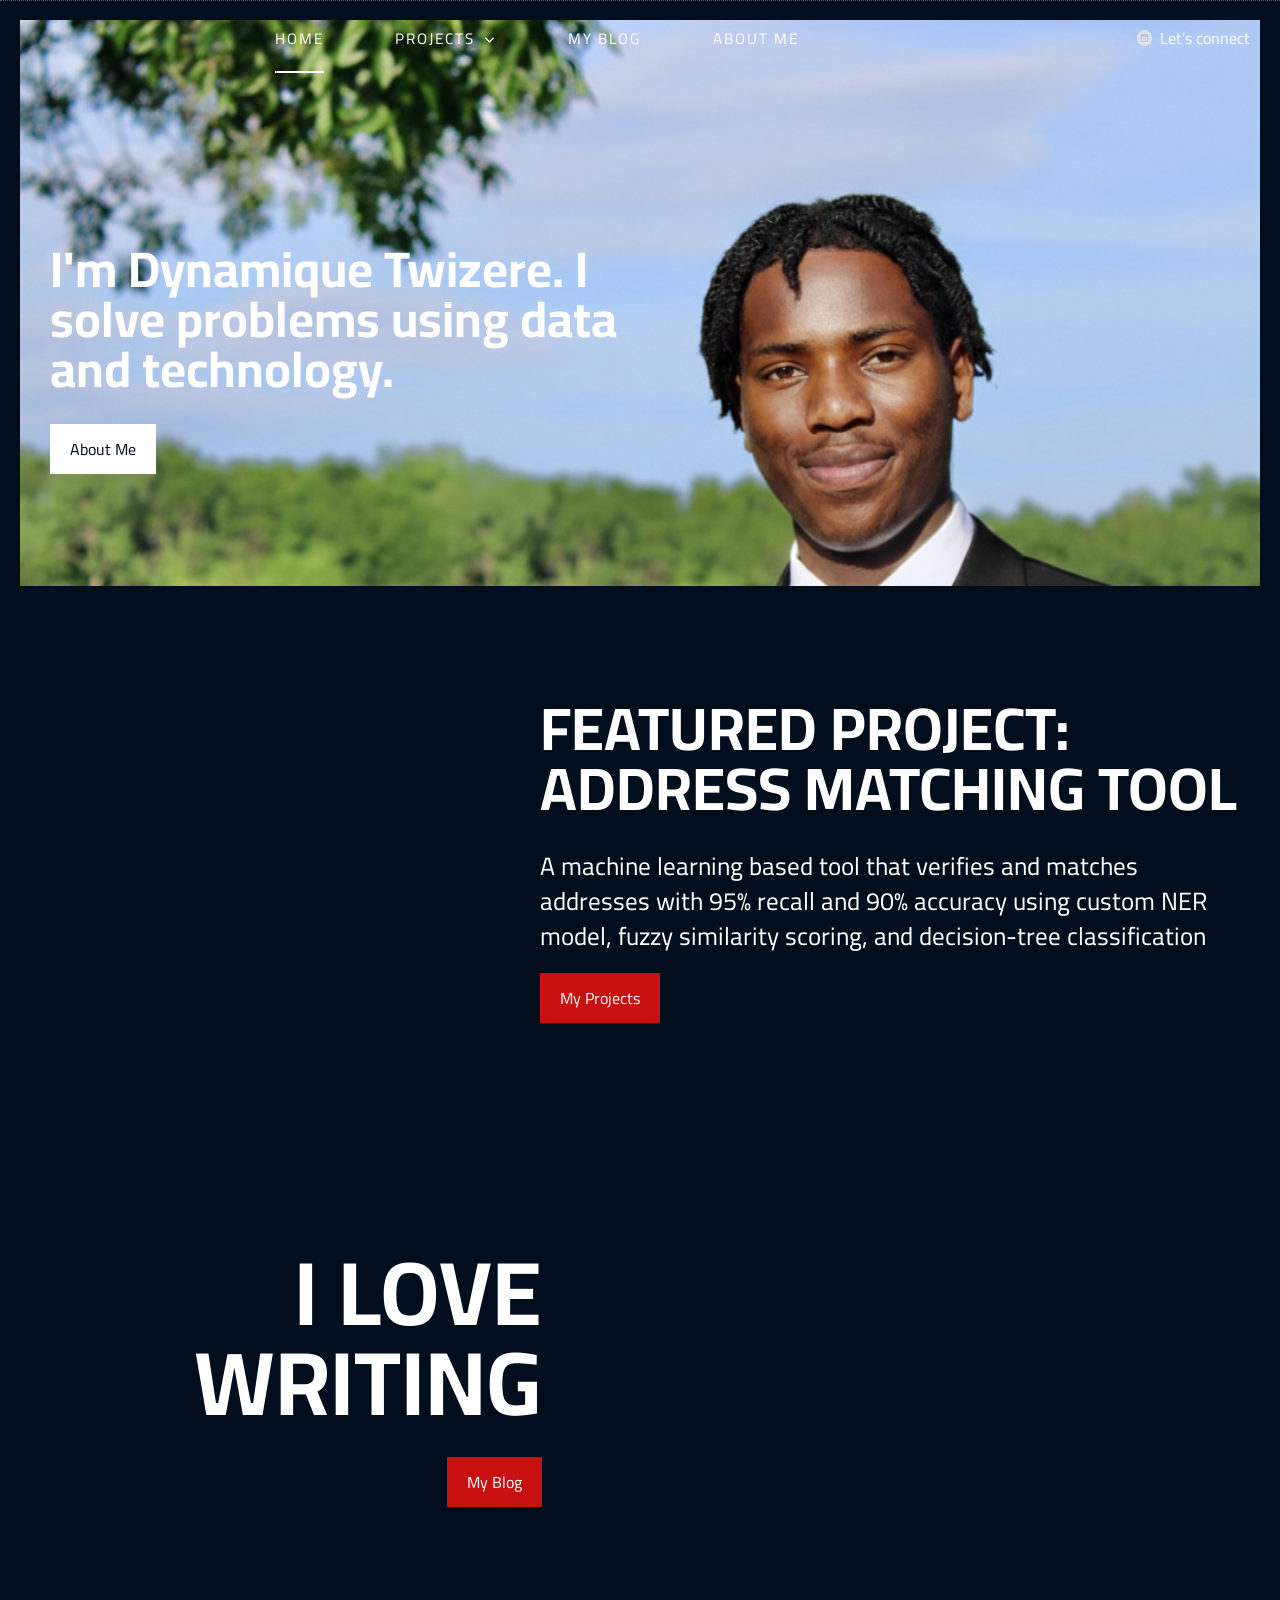
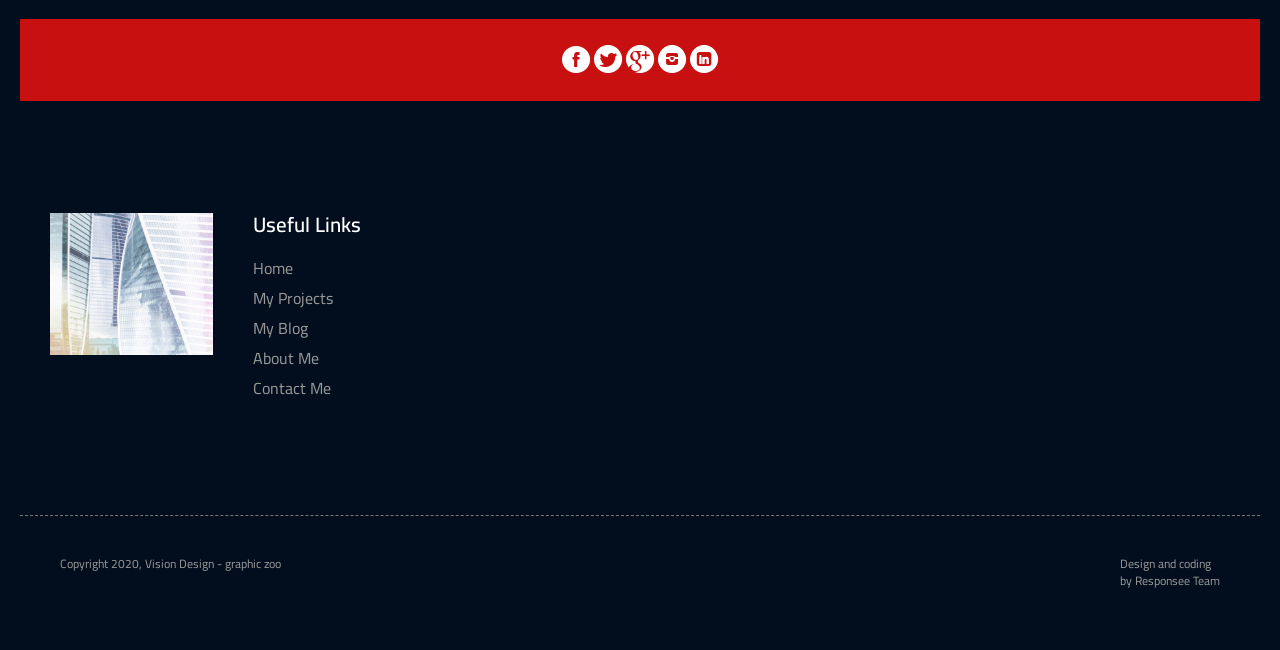
==== commit 736c1e5b: "minimal working page" ====
--- a/index.html
+++ b/index.html
@@ -80,7 +80,7 @@
                   I'm Dynamique Twizere. I solve problems using data and technology.
               </h1>
             </div>
-            <a class="button background-white text-dark" href="about-us-2.html">About Me</a>
+            <a class="button background-white text-dark" href="about-me.html">About Me</a>
             <!-- <a class="button background-white text-dark" href="about-us-2.html">My Projects</a> -->
           </div>          
         </div>
@@ -129,55 +129,7 @@
             </div>
           </div>          
         </div>
-        <div role="img" class="background-parallax" style="background-image:url(my-img/headshot2.png)" aria-label="Full page background image: headshot"></div>      </section>
-      
-      <!-- Section 4 -->
-      <section class="section background-parallax-container">  
-        <div class="line">
-          <div class="s-12 m-12 l-7 xl-5 l-offset-5 xl-offset-7 xxl-offset-7">
-            <h2 class="text-white text-s-size-40 text-m-size-60 text-size-90 text-line-height-1 text-extra-strong text-uppercase margin-bottom-30">
-                Maybe one <br> more thing
-            </h2>
-            
-            <p class="text-white text-size-20">I might find another block that I want to add, so I'm leaving this space for that</p>           
-            <!-- <div class="line">
-              <div class="margin2x">
-                 <div class="m-6 l-4">
-                    <div class="margin-bottom">
-                        <img src="img/logo-1w.png"/>
-                    </div>
-                 </div>
-                 <div class="m-6 l-4">
-                    <div class="margin-bottom">
-                        <img src="img/logo-2w.png"/>
-                    </div>
-                 </div>
-                 <div class="m-6 l-4">
-                    <div class="margin-bottom">
-                        <img src="img/logo-3w.png"/>
-                    </div>
-                 </div>
-                 <div class="m-6 l-4">
-                    <div class="margin-bottom">
-                        <img src="img/logo-3w.png"/>
-                    </div>
-                 </div>
-                 <div class="m-6 l-4">
-                    <div class="margin-bottom">
-                        <img src="img/logo-4w.png"/>
-                    </div>
-                 </div>
-                 <div class="m-6 l-4">
-                    <div class="margin-bottom">
-                        <img src="img/logo-5w.png"/>
-                    </div>
-                 </div>
-              </div>
-            </div>  -->
-          </div>          
-        </div>
-        <div class="background-parallax" style="background-image:url(img/parallax-04.jpg)"></div>
-      </section>  
+        <div role="img" class="background-parallax" style="background-image:url(my-img/headshot.png)" aria-label="Full page background image: headshot"></div>      </section>
       
       <!-- Section 5 -->
       <!-- <section>
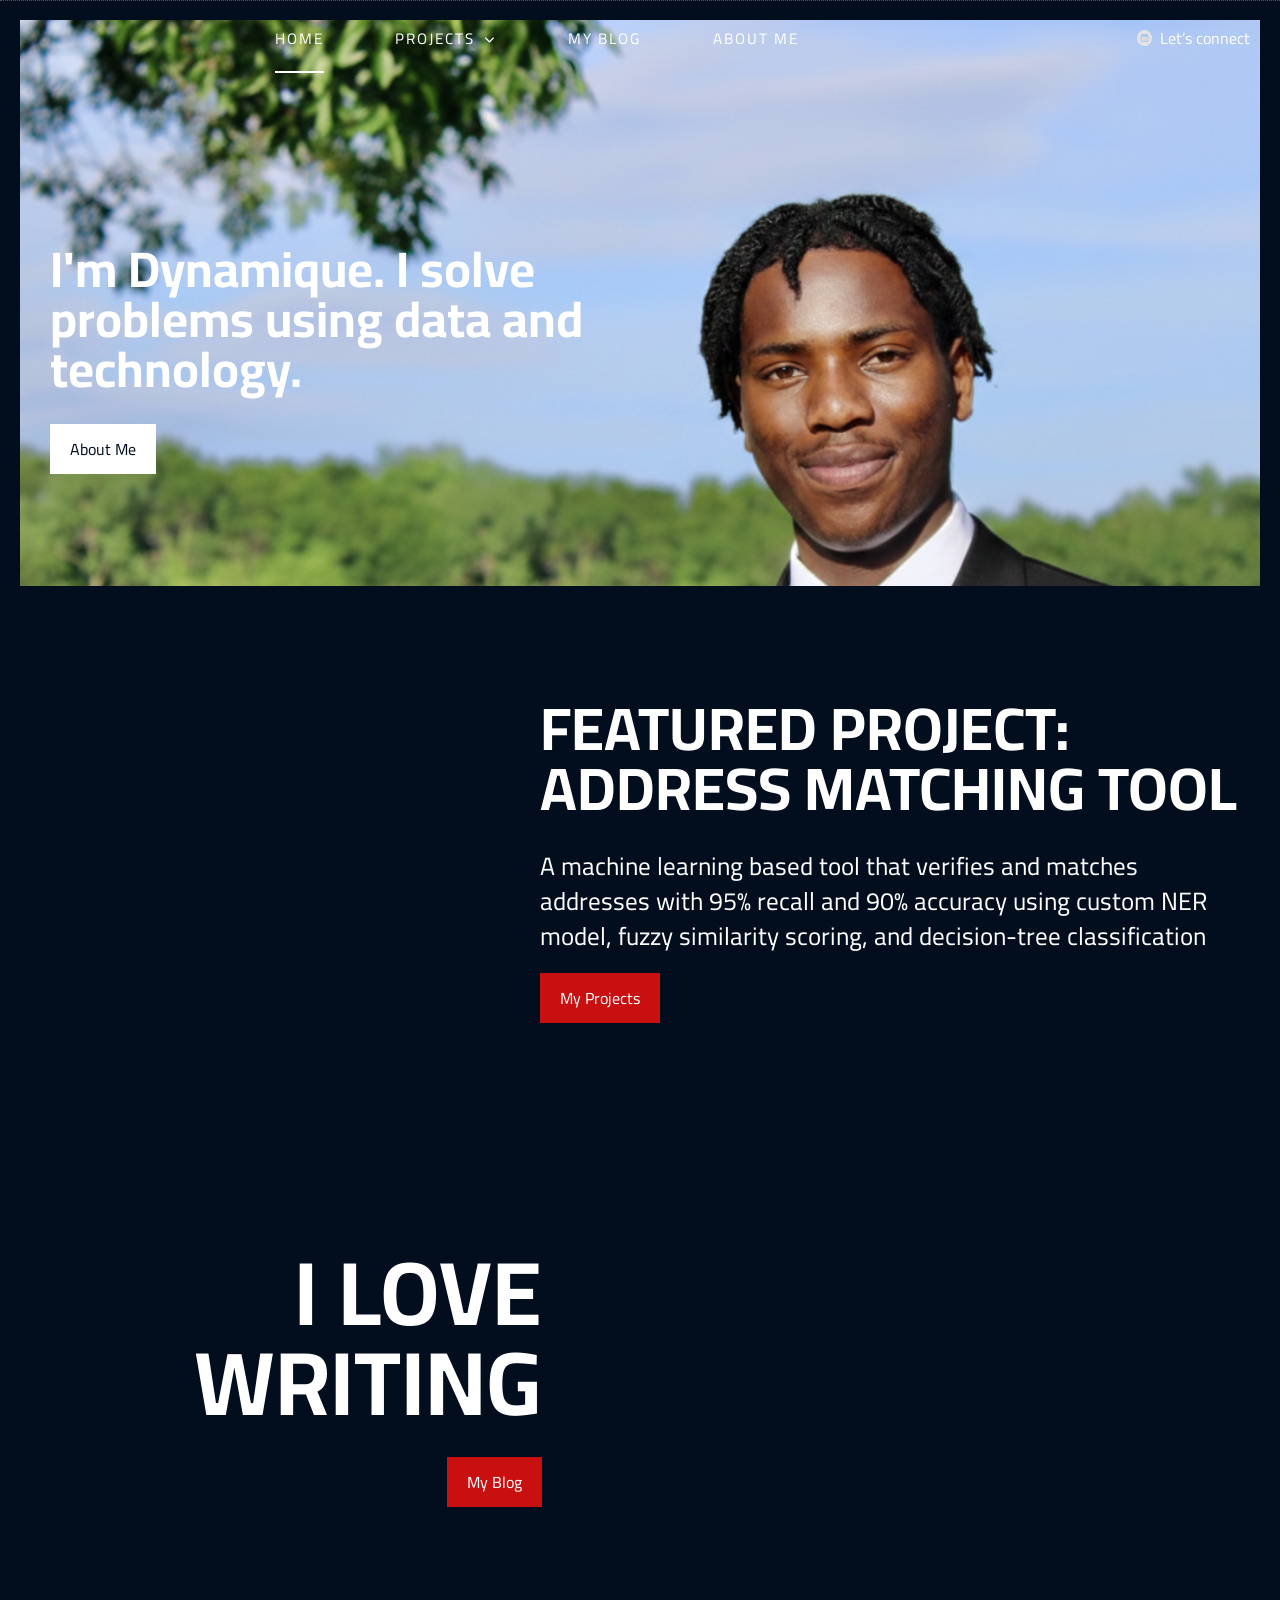
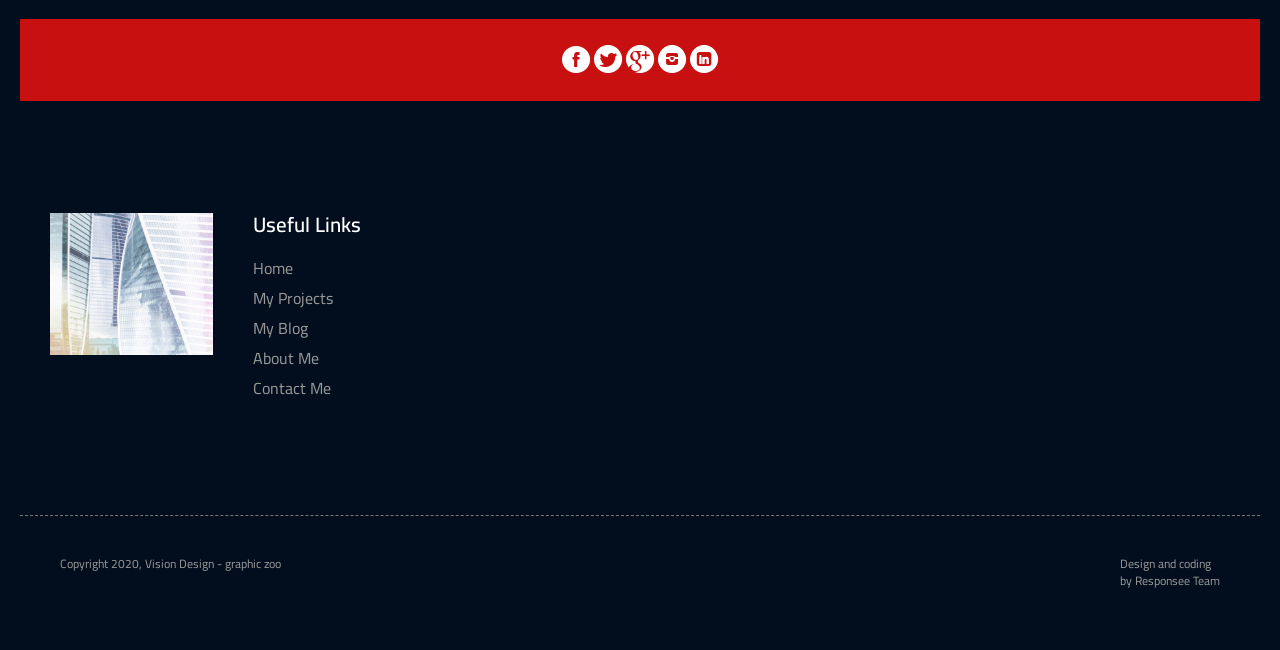
==== commit c5848b64: "about page started" ====
--- a/index.html
+++ b/index.html
@@ -3,7 +3,7 @@
   <head>
     <meta charset="UTF-8">
     <meta name="viewport" content="width=device-width, initial-scale=1.0" />
-    <title>Financer - New Amazing HTML5 Template</title>
+    <title>Home | Dynamique Twizere</title>
     <link rel="stylesheet" href="css/components.css">
     <link rel="stylesheet" href="css/icons.css">
     <link rel="stylesheet" href="css/responsee.css">
@@ -50,7 +50,7 @@
               </ul>
             </li>
             <li><a>My Blog</a></li>
-            <li><a>About Me</a></li>
+            <li><a href="about-me.html">About Me</a></li>
             <!-- <li><a href="references.html">Our Work</a></li>
             <li><a href="our-services.html">Our Services</a></li>
             <li><a href="contact.html">Contact</a></li> -->
@@ -77,7 +77,7 @@
             </h1> -->
             <div class="line">
               <h1 class="text-white text-s-size-40 text-m-size-60 l-6 text-line-height-1 text-extra-strong margin-bottom-30 animation">
-                  I'm Dynamique Twizere. I solve problems using data and technology.
+                  I'm Dynamique. I solve problems using data and technology.
               </h1>
             </div>
             <a class="button background-white text-dark" href="about-me.html">About Me</a>
@@ -292,7 +292,7 @@
                <a class="text-primary-hover" href="sample-post-without-sidebar.html">Home</a><br>      
                <a class="text-primary-hover" href="contact-1.html">My Projects</a><br>
                <a class="text-primary-hover" href="blog.html">My Blog</a><br>
-               <a class="text-primary-hover" href="blog.html">About Me</a><br>
+               <a class="text-primary-hover" href="about-me.html">About Me</a><br>
                <a class="text-primary-hover" href="blog.html">Contact Me</a>
             </div>
             <!-- <div class="s-12 m-6 l-3 xl-2">
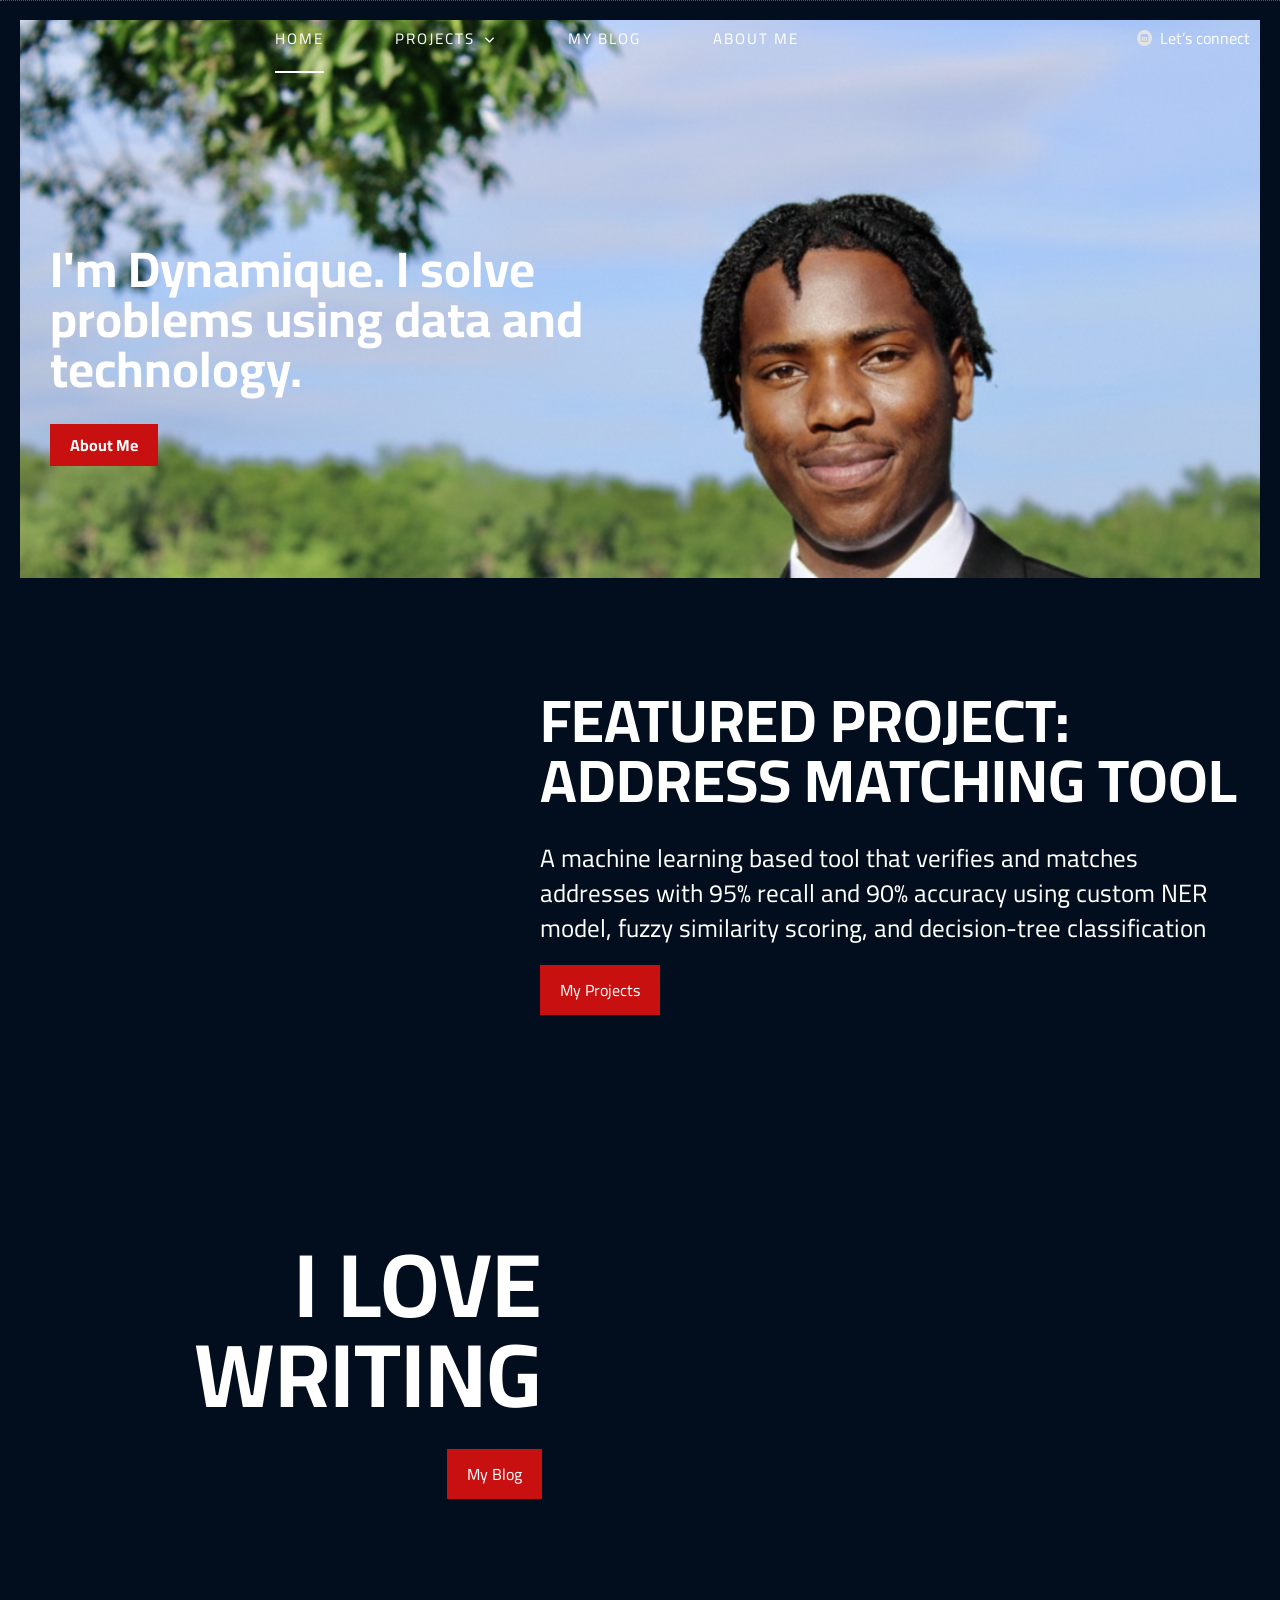
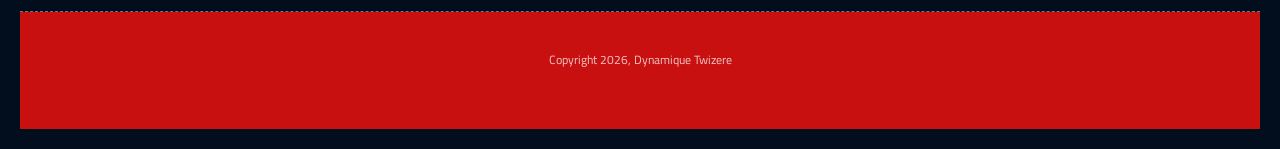
==== commit a99c47bd: "simplified everything" ====
--- a/index.html
+++ b/index.html
@@ -22,20 +22,8 @@
     
     <!-- HEADER -->
     <header role="banner" class="position-absolute">
-      <!-- Top Bar -->
-      <!-- <div class="top-bar full-width hide-s hide-m">
-        <div class="right">
-            <a href="tel:080055544444444" class="text-white text-primary-hover">more info: 0800 555 444</a> <span class="sep text-white">|</span> <a href="mailto:info@companyname.com" class="text-white text-primary-hover">write us: info@companyname.com</a>
-        </div>  
-      </div>     -->
       <!-- Top Navigation -->
       <nav class="background-transparent background-transparent-hightlight full-width sticky">
-        <!-- <div class="s-12 l-2">
-          <a href="index.html" class="logo">
-            <img class="logo-white" src="img/logo.svg" alt="">
-            <img class="logo-dark" src="img/logo-dark.svg" alt="">
-          </a>
-        </div> -->
         <div class="top-nav s-12 l-10">
           
           <ul class="chevron center-nav">
@@ -49,11 +37,8 @@
                 <li><a href="project.html">Project 4</a></li>
               </ul>
             </li>
-            <li><a>My Blog</a></li>
+            <li><a href="blog.html">My Blog</a></li>
             <li><a href="about-me.html">About Me</a></li>
-            <!-- <li><a href="references.html">Our Work</a></li>
-            <li><a href="our-services.html">Our Services</a></li>
-            <li><a href="contact.html">Contact</a></li> -->
           </ul>
           <div class="nav-connect">
             <a href="https://linkedin.com/in/dynamiquet">
@@ -80,8 +65,7 @@
                   I'm Dynamique. I solve problems using data and technology.
               </h1>
             </div>
-            <a class="button background-white text-dark" href="about-me.html">About Me</a>
-            <!-- <a class="button background-white text-dark" href="about-us-2.html">My Projects</a> -->
+            <a class="button background-primary text-white text-size-16 text-extra-strong" href="about-me.html">About Me</a>
           </div>          
         </div>
         <div role="img" class="background-parallax" style="background-image:url(my-img/headshot2.png)" aria-label="Full page background image: headshot"></div>
@@ -97,7 +81,7 @@
             
             <p class="text-white text-size-25">A machine learning based tool that verifies and matches addresses with 95% recall and 90% accuracy using custom NER model, fuzzy similarity scoring, and decision-tree classification</p>
             <!-- <p class="text-white text-handwrite text-size-50 margin-bottom-20">We did this</p> -->
-            <a class="button background-primary" href="references.html">My Projects</a>            
+            <a class="button background-primary" href="project.html">My Projects</a>            
           </div>          
         </div>
         <div role="img" class="background-parallax" style="background-image:url(my-img/headshot.png)" aria-label="Full page background image: headshot"></div>      </section> 
@@ -109,225 +93,31 @@
             <h2 class="text-white text-s-size-40 text-m-size-60 text-size-90 text-line-height-1 text-extra-strong text-uppercase margin-bottom-30">
                 I love writing
             </h2>
-            <a class="button background-primary" href="references.html">My Blog</a>            
-
-            
-            <!-- <p class="text-white text-size-20 margin-bottom-40">Dolore eu feugiat nulla facilisis lobortis nisl ut aliquip ex ea commodo consequat molestie hendrerit.</p>            -->
-            <div class="margin2x">
-              <!-- <div class="s-12 m-4">
-                <p class="text-yellow text-size-70 text-strong margin-bottom-0">77</p>
-                <h4 class="margin-bottom text-white">Completed<br> Projects</h4> 
-              </div>
-              <div class="s-12 m-4">
-                <p class="text-yellow text-size-70 text-strong margin-bottom-0">92</p> 
-                <h4 class="margin-bottom text-white">Satisfied<br> Clients</h4> 
-              </div> 
-              <div class="s-12 m-4">
-                <p class="text-yellow text-size-70 text-strong margin-bottom-0">84</p>
-                <h4 class="margin-bottom text-white">Resolved<br> Tickets</h4>   
-              </div>  -->
-            </div>
+            <a class="button background-primary" href="blog.html">My Blog</a>            
           </div>          
         </div>
         <div role="img" class="background-parallax" style="background-image:url(my-img/headshot.png)" aria-label="Full page background image: headshot"></div>      </section>
-      
-      <!-- Section 5 -->
-      <!-- <section>
-        <div class="section-small-padding background-primary">
-          <div class="line">
-            <div class="s-12 m-12 l-7 xl-5 text-right">
-              <h2 class="text-s-size-40 text-m-size-60 text-size-90 text-line-height-1 text-extra-strong text-uppercase">
-                Our Work
-              </h2>
-            </div>          
-          </div>
-        </div>  
-        
-        <div class="line-full-width">
-                  			
-    	  <div class="s-12 m-6">
-            <a class="image-with-hover-overlay image-hover-zoom" href="sample-reference.html">
-              <div class="image-hover-overlay background-dark background-transparent"> 
-                <div class="image-hover-overlay-content text-center padding-2x">
-                  <h3 class="text-strong">Lorem Ipsum Dolor hendrerit</h3> 
-                  <p class="text-white hide-s hide-m">Duis autem vel eum iriure dolor in hendrerit in vulputate velit esse molestie consequat, vel illum dolore eu feugiat nulla facilisis.</p> 
-                </div> 
-              </div> 
-              <img src="img/portfolio/l-thumb-01.jpg" alt="" title="Portfolio Image 1" />
-            </a>	
-          </div>
-          
-          <div class="s-12 m-6">
-            <a class="image-with-hover-overlay image-hover-zoom" href="sample-reference.html">
-              <div class="image-hover-overlay background-dark background-transparent"> 
-                <div class="image-hover-overlay-content text-center padding-2x">
-                  <h3 class="text-strong">Lorem Ipsum Dolor hendrerit</h3> 
-                  <p class="text-white hide-s hide-m">Duis autem vel eum iriure dolor in hendrerit in vulputate velit esse molestie consequat, vel illum dolore eu feugiat nulla facilisis.</p> 
-                </div> 
-              </div> 
-              <img src="img/portfolio/l-thumb-02.jpg" alt="" title="Portfolio Image 2" />
-            </a>	
-          </div>
-          
-          <div class="s-12 m-6">
-            <a class="image-with-hover-overlay image-hover-zoom" href="sample-reference.html">
-              <div class="image-hover-overlay background-dark background-transparent"> 
-                <div class="image-hover-overlay-content text-center padding-2x">
-                  <h3 class="text-strong">Lorem Ipsum Dolor hendrerit</h3> 
-                  <p class="text-white hide-s hide-m">Duis autem vel eum iriure dolor in hendrerit in vulputate velit esse molestie consequat, vel illum dolore eu feugiat nulla facilisis.</p> 
-                </div> 
-              </div> 
-              <img src="img/portfolio/l-thumb-03.jpg" alt="" title="Portfolio Image 3" />
-            </a>	
-          </div>
-          
-          <div class="s-12 m-6">
-            <a class="image-with-hover-overlay image-hover-zoom" href="sample-reference.html">
-              <div class="image-hover-overlay background-dark background-transparent"> 
-                <div class="image-hover-overlay-content text-center padding-2x">
-                  <h3 class="text-strong">Lorem Ipsum Dolor hendrerit</h3> 
-                  <p class="text-white hide-s hide-m">Duis autem vel eum iriure dolor in hendrerit in vulputate velit esse molestie consequat, vel illum dolore eu feugiat nulla facilisis.</p> 
-                </div> 
-              </div> 
-              <img src="img/portfolio/l-thumb-04.jpg" alt="" title="Portfolio Image 4" />
-            </a>	
-          </div>
-          
-          <div class="s-12 m-6">
-            <a class="image-with-hover-overlay image-hover-zoom" href="sample-reference.html">
-              <div class="image-hover-overlay background-dark background-transparent"> 
-                <div class="image-hover-overlay-content text-center padding-2x">
-                  <h3 class="text-strong">Lorem Ipsum Dolor hendrerit</h3> 
-                  <p class="text-white hide-s hide-m">Duis autem vel eum iriure dolor in hendrerit in vulputate velit esse molestie consequat, vel illum dolore eu feugiat nulla facilisis.</p> 
-                </div> 
-              </div> 
-              <img src="img/portfolio/l-thumb-05.jpg" alt="" title="Portfolio Image 5" />
-            </a>	
-          </div>
-          
-          <div class="s-12 m-6">
-            <a class="image-with-hover-overlay image-hover-zoom" href="sample-reference.html">
-              <div class="image-hover-overlay background-dark background-transparent"> 
-                <div class="image-hover-overlay-content text-center padding-2x">
-                  <h3 class="text-strong">Lorem Ipsum Dolor hendrerit</h3> 
-                  <p class="text-white hide-s hide-m">Duis autem vel eum iriure dolor in hendrerit in vulputate velit esse molestie consequat, vel illum dolore eu feugiat nulla facilisis.</p> 
-                </div> 
-              </div> 
-              <img src="img/portfolio/l-thumb-06.jpg" alt="" title="Portfolio Image 6" />
-            </a>	
-          </div>
-          
-          <div class="s-12 m-6">
-            <a class="image-with-hover-overlay image-hover-zoom" href="sample-reference.html">
-              <div class="image-hover-overlay background-dark background-transparent"> 
-                <div class="image-hover-overlay-content text-center padding-2x">
-                  <h3 class="text-strong">Lorem Ipsum Dolor hendrerit</h3> 
-                  <p class="text-white hide-s hide-m">Duis autem vel eum iriure dolor in hendrerit in vulputate velit esse molestie consequat, vel illum dolore eu feugiat nulla facilisis.</p> 
-                </div> 
-              </div> 
-              <img src="img/portfolio/l-thumb-07.jpg" alt="" title="Portfolio Image 7" />
-            </a>	
-          </div>
-          
-          <div class="s-12 m-6">
-            <a class="image-with-hover-overlay image-hover-zoom" href="sample-reference.html">
-              <div class="image-hover-overlay background-dark background-transparent"> 
-                <div class="image-hover-overlay-content text-center padding-2x">
-                  <h3 class="text-strong">Lorem Ipsum Dolor hendrerit</h3> 
-                  <p class="text-white hide-s hide-m">Duis autem vel eum iriure dolor in hendrerit in vulputate velit esse molestie consequat, vel illum dolore eu feugiat nulla facilisis.</p> 
-                </div> 
-              </div> 
-              <img src="img/portfolio/l-thumb-08.jpg" alt="" title="Portfolio Image 8" />
-            </a>	
-          </div>
-      		          
-        </div>  
-      </section>      
-       -->
-      <!-- Section 6 -->
-      <!-- <section class="section background-parallax-container">
-        <div class="line">
-          <div class="s-12 m-12 l-7 xl-5 text-right">
-            <h2 class="text-s-size-40 text-m-size-60 text-size-90 text-line-height-1 text-extra-strong text-uppercase text-white margin-bottom-30">
-              We are here for you <span class="text-red">24/7</span>
-            </h2>
-                     
-            <p class="text-white margin-bottom-40">
-              Hendrerit in vulputate duis autem vel eum iriure dolor in velit esse molestie consequat, vel illum dolore nulla facilisis. Vulputate duis autem vel eum iriure dolor in velit esse molestie consequat, illum nulla facilisis.
-            </p>
-
-            <a href="contact.html" class="button background-primary right">Contact Us</a>
-
-          </div>
-                    
-        </div> 
-        <div class="background-parallax" style="background-image:url(img/parallax-06.jpg)"></div>
-        
-        <!-- red full width arrow object -->
-        <!-- <img class="arrow-object" src="img/object-red.svg" alt="">  
-      </section> -->
-      
+  
 
     </main>
     
-    <!-- FOOTER -->
-    <footer>
-      <!-- Social -->
-      <div class="background-primary padding text-center">
-        <a href="/"><i class="icon-facebook_circle text-size-30 text-white"></i></a> 
-        <a href="/"><i class="icon-twitter_circle text-size-30 text-white"></i></a>
-        <a href="/"><i class="icon-google_plus_circle text-size-30 text-white"></i></a>
-        <a href="/"><i class="icon-instagram_circle text-size-30 text-white"></i></a> 
-        <a href="/"><i class="icon-linked_in_circle text-size-30 text-white"></i></a>                                                                       
+
+  <!-- FOOTER -->
+  <footer>
+    <div class="background-dark">
+      <hr class="break margin-top-bottom-0" style="border-color: #777;">
+    </div>
+    <section class="padding-2x background-primary full-width">
+      <div class="full-width">
+        <div class="s-12 l-12">
+          <p class="text-size-12 text-center">Copyright 2026, Dynamique Twizere</p>
+        </div>
       </div>
-      <!-- Main Footer -->
-      <section class="section background-dark">
-        <div class="line"> 
-          <div class="margin2x">
-            <div class="hide-s hide-m hide-l xl-2">
-               <img src="img/footer.jpg" alt="">
-            </div>
-            <div class="s-12 m-6 l-3 xl-2">
-               <h4 class="text-white text-strong margin-m-top-30">Useful Links</h4>
-               <a class="text-primary-hover" href="sample-post-without-sidebar.html">Home</a><br>      
-               <a class="text-primary-hover" href="contact-1.html">My Projects</a><br>
-               <a class="text-primary-hover" href="blog.html">My Blog</a><br>
-               <a class="text-primary-hover" href="about-me.html">About Me</a><br>
-               <a class="text-primary-hover" href="blog.html">Contact Me</a>
-            </div>
-            <!-- <div class="s-12 m-6 l-3 xl-2">
-               <h4 class="text-white text-strong margin-m-top-30">Term of Use</h4>
-               <a class="text-primary-hover" href="sample-post-without-sidebar.html">Terms and Conditions</a><br>
-               <a class="text-primary-hover" href="sample-post-without-sidebar.html">Refund Policy</a><br>
-               <a class="text-primary-hover" href="sample-post-without-sidebar.html">Disclaimer</a>
-            </div> -->
-            <!-- <div class="s-12 m-6 l-3 xl-3">
-               <h4 class="text-white text-strong margin-m-top-30">Contact Us</h4>
-                <a class="text-primary-hover" href="tel:0800452180050"><i class="icon-sli-screen-smartphone text-primary"></i> 0800 4521 800 50</a><br>
-                <a class="text-primary-hover" href="mailto:contact@sampledomain.com"><i class="icon-sli-mouse text-primary"></i> contact@sampledomain.com</a><br>
-                <a class="text-primary-hover" href="mailto:office@sampledomain.com"><i class="icon-sli-mouse text-primary"></i> office@sampledomain.com</a>
-            </div> -->
-          </div>  
-        </div>    
-      </section>
-      <div class="background-dark">
-        <hr class="break margin-top-bottom-0" style="border-color: #777;">
-      </div>
-      <!-- Bottom Footer -->
-      <section class="padding-2x background-dark full-width">
-        <div class="full-width">
-          <div class="s-12 l-6">
-            <p class="text-size-12 margin-bottom-0">Copyright 2020, Vision Design - graphic zoo</p>
-          </div>
-          <div class="s-12 l-6">
-            <a class="right text-size-12 text-primary-hover" href="https://www.myresponsee.com" title="Responsee - lightweight responsive framework">Design and coding<br> by Responsee Team</a>
-          </div>
-        </div>  
-      </section>
-    </footer>
-    <script type="text/javascript" src="js/responsee.js"></script>
-    <script type="text/javascript" src="owl-carousel/owl.carousel.js"></script>
-    <script type="text/javascript" src="js/template-scripts.js"></script> 
-    
-  </body>
+    </section>
+  </footer>
+
+  <script src="js/responsee.js"></script>
+  <script src="owl-carousel/owl.carousel.js"></script>
+  <script src="js/template-scripts.js"></script>
+</body>
 </html>
--- a/css/my-custom-style.css
+++ b/css/my-custom-style.css
@@ -23,4 +23,79 @@
 
 .text-white span {
     color: red
+}
+
+/* Create new custom background colors */
+.background-custom-green {
+  background-color: #2e981f;
+}
+
+.background-custom-gray {
+  background-color: #34495e;
+}
+
+.background-custom-accent {
+  background-color: #b84437;
+}
+
+/* Custom text colors */
+.text-custom-blue {
+  color: #2c3e50;
+}
+
+/* Blog layout helpers */
+.section-blog-hero {
+  padding-top: 120px;
+  padding-bottom: 60px;
+}
+
+.section-blog-grid {
+  background: #0f172a;
+}
+
+/* Blog cards */
+.blog-card {
+  background: rgba(17, 24, 39, 0.9);
+  border: 1px solid rgba(255, 255, 255, 0.08);
+  border-radius: 12px;
+  padding: 18px;
+  box-shadow: 0 8px 22px rgba(0, 0, 0, 0.25);
+  height: 100%;
+}
+
+.blog-card h3 {
+  color: #fff;
+  margin-bottom: 8px;
+}
+
+.blog-card p {
+  color: #cbd5e1;
+  margin-bottom: 10px;
+}
+
+.blog-card .meta {
+  color: #94a3b8;
+  font-size: 0.95rem;
+  margin-bottom: 12px;
+}
+
+.blog-card a {
+  color: #ffd8d3;
+  font-weight: 700;
+  text-decoration: none;
+}
+
+.blog-card a:hover {
+  text-decoration: underline;
+}
+
+.tag-pill {
+  display: inline-block;
+  background: rgba(184, 68, 55, 0.2);
+  color: #ffd8d3;
+  padding: 4px 10px;
+  border-radius: 999px;
+  font-size: 0.85rem;
+  font-weight: 700;
+  margin-bottom: 10px;
 }
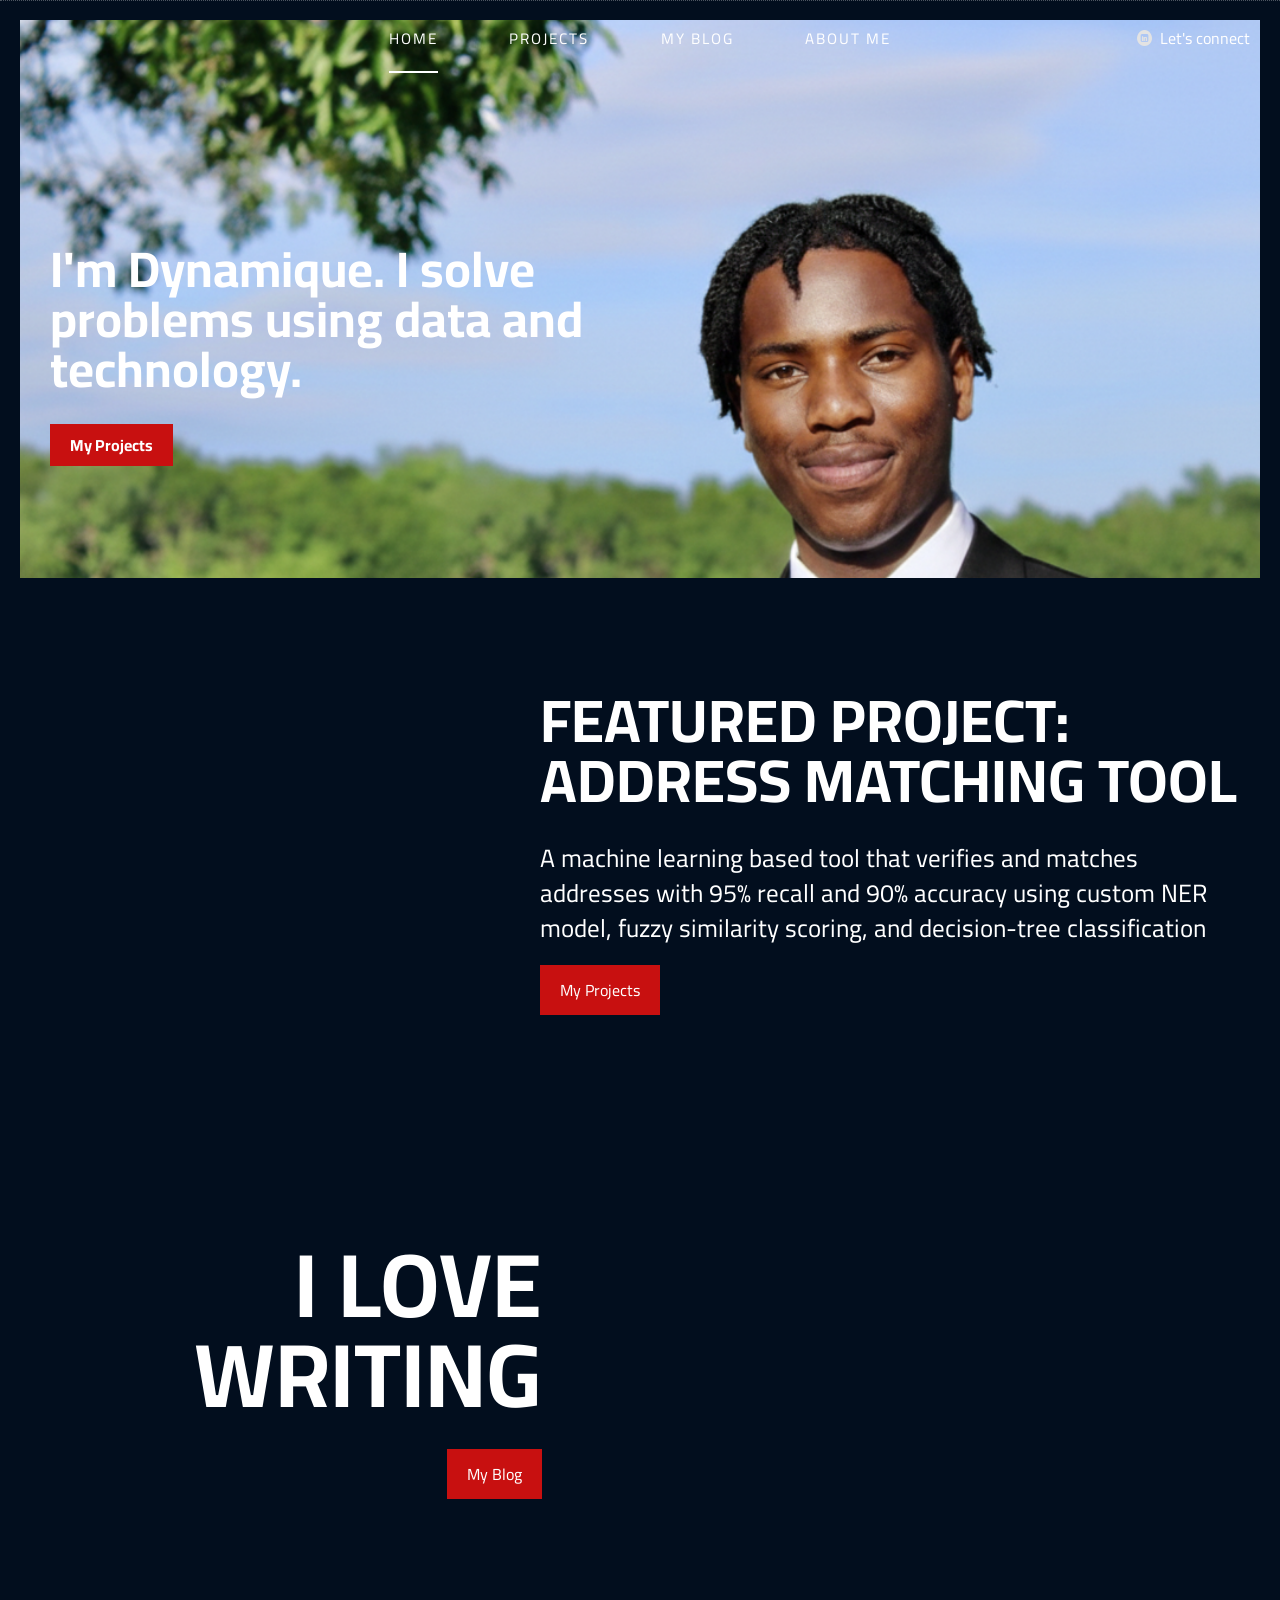
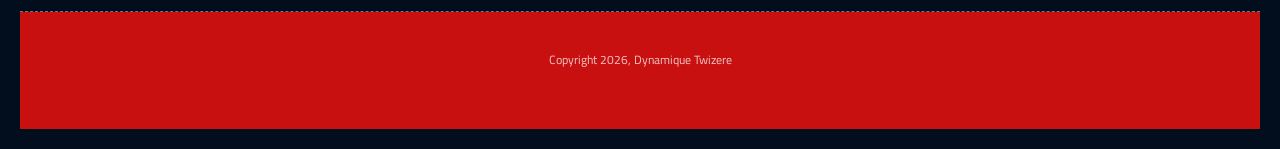
==== commit cbd0c2a0: "projects template" ====
--- a/index.html
+++ b/index.html
@@ -24,26 +24,17 @@
     <header role="banner" class="position-absolute">
       <!-- Top Navigation -->
       <nav class="background-transparent background-transparent-hightlight full-width sticky">
-        <div class="top-nav s-12 l-10">
-          
+        <div class="top-nav s-12 l-12">
           <ul class="chevron center-nav">
-            <li><a href="index.html">Home</a></li>
-            <!-- <li><a href="about-us.html">About</a></li> -->
-            <li><a>Projects</a>
-              <ul>
-                <li><a href="project.html">Project 1</a></li>
-                <li><a href="project.html">Project 2</a></li>
-                <li><a href="project.html">Project 3</a></li>
-                <li><a href="project.html">Project 4</a></li>
-              </ul>
-            </li>
+            <li class="active-item"><a href="index.html">Home</a></li>
+            <li><a href="projects.html">Projects</a></li>
             <li><a href="blog.html">My Blog</a></li>
             <li><a href="about-me.html">About Me</a></li>
           </ul>
           <div class="nav-connect">
-            <a href="https://linkedin.com/in/dynamiquet">
+            <a href="https://linkedin.com/in/dynamiquet" target="_blank" rel="noopener">
               <i class="icon-linked_in_circle"></i>
-              <span>Let’s connect</span>
+              <span>Let's connect</span>
             </a>
           </div>       
         </div>
@@ -65,7 +56,7 @@
                   I'm Dynamique. I solve problems using data and technology.
               </h1>
             </div>
-            <a class="button background-primary text-white text-size-16 text-extra-strong" href="about-me.html">About Me</a>
+            <a class="button background-primary text-white text-size-16 text-extra-strong" href="projects.html">My Projects</a>
           </div>          
         </div>
         <div role="img" class="background-parallax" style="background-image:url(my-img/headshot2.png)" aria-label="Full page background image: headshot"></div>
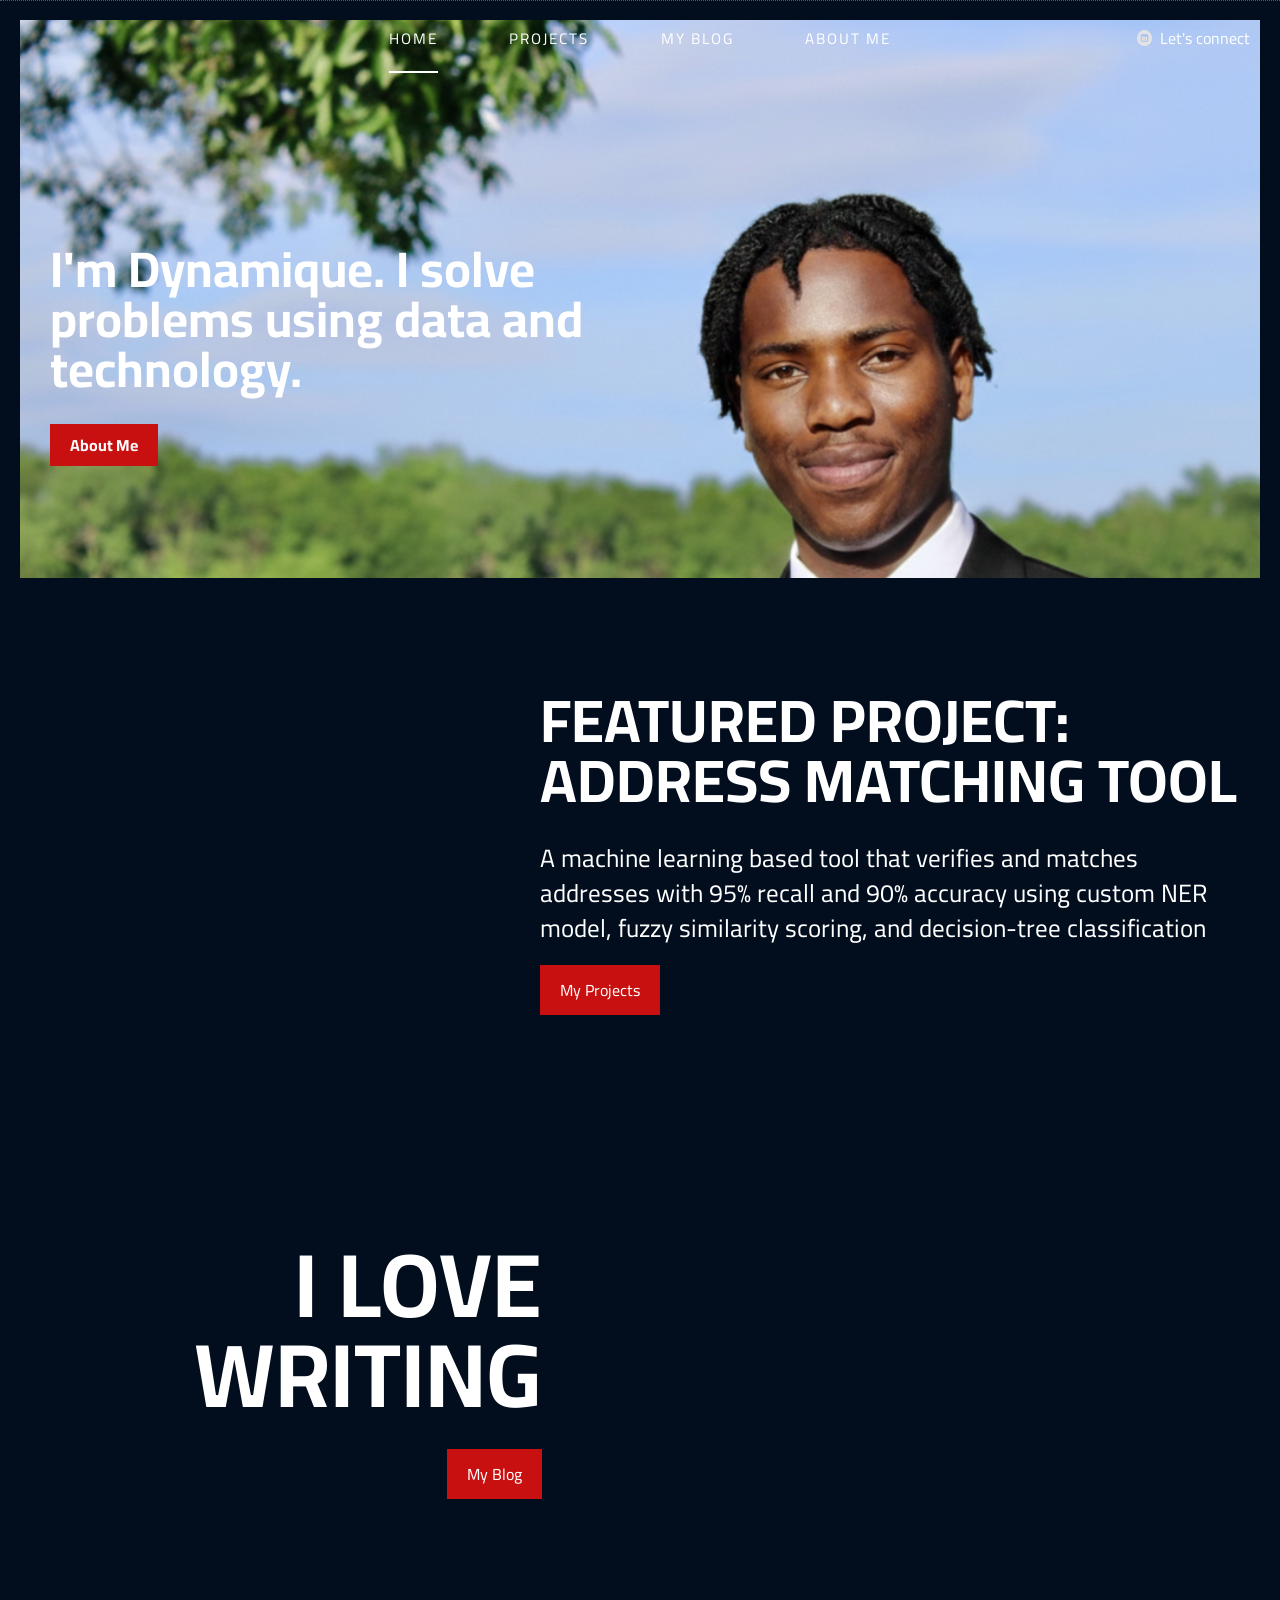
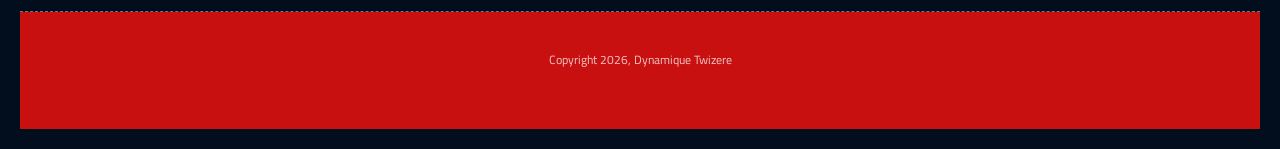
==== commit 56cecb07: "2-bit project added" ====
--- a/index.html
+++ b/index.html
@@ -31,7 +31,7 @@
             <li><a href="blog.html">My Blog</a></li>
             <li><a href="about-me.html">About Me</a></li>
           </ul>
-          <div class="nav-connect">
+          <div class="nav-connect text-size-16">
             <a href="https://linkedin.com/in/dynamiquet" target="_blank" rel="noopener">
               <i class="icon-linked_in_circle"></i>
               <span>Let's connect</span>
@@ -56,10 +56,10 @@
                   I'm Dynamique. I solve problems using data and technology.
               </h1>
             </div>
-            <a class="button background-primary text-white text-size-16 text-extra-strong" href="projects.html">My Projects</a>
+            <a class="button background-primary text-white text-size-16 text-extra-strong" href="about-me.html">About Me</a>
           </div>          
         </div>
-        <div role="img" class="background-parallax" style="background-image:url(my-img/headshot2.png)" aria-label="Full page background image: headshot"></div>
+        <div role="img" class="background-parallax" style="background-image:url(my-img/headshot2.png)" aria-label="Full page background image: Dynamique's headshot"></div>
       </header>
       
       <!-- Section 2 -->
@@ -72,10 +72,10 @@
             
             <p class="text-white text-size-25">A machine learning based tool that verifies and matches addresses with 95% recall and 90% accuracy using custom NER model, fuzzy similarity scoring, and decision-tree classification</p>
             <!-- <p class="text-white text-handwrite text-size-50 margin-bottom-20">We did this</p> -->
-            <a class="button background-primary" href="project.html">My Projects</a>            
+            <a class="button background-primary" href="projects.html">My Projects</a>            
           </div>          
         </div>
-        <div role="img" class="background-parallax" style="background-image:url(my-img/headshot.png)" aria-label="Full page background image: headshot"></div>      </section> 
+       </section> 
       
       <!-- Section 3 -->
       <section class="section background-parallax-container">  
@@ -87,7 +87,7 @@
             <a class="button background-primary" href="blog.html">My Blog</a>            
           </div>          
         </div>
-        <div role="img" class="background-parallax" style="background-image:url(my-img/headshot.png)" aria-label="Full page background image: headshot"></div>      </section>
+     </section>
   
 
     </main>
--- a/css/my-custom-style.css
+++ b/css/my-custom-style.css
@@ -35,67 +35,10 @@
 }
 
 .background-custom-accent {
-  background-color: #b84437;
+  background-color: #e74c3c;
 }
 
 /* Custom text colors */
 .text-custom-blue {
   color: #2c3e50;
-}
-
-/* Blog layout helpers */
-.section-blog-hero {
-  padding-top: 120px;
-  padding-bottom: 60px;
-}
-
-.section-blog-grid {
-  background: #0f172a;
-}
-
-/* Blog cards */
-.blog-card {
-  background: rgba(17, 24, 39, 0.9);
-  border: 1px solid rgba(255, 255, 255, 0.08);
-  border-radius: 12px;
-  padding: 18px;
-  box-shadow: 0 8px 22px rgba(0, 0, 0, 0.25);
-  height: 100%;
-}
-
-.blog-card h3 {
-  color: #fff;
-  margin-bottom: 8px;
-}
-
-.blog-card p {
-  color: #cbd5e1;
-  margin-bottom: 10px;
-}
-
-.blog-card .meta {
-  color: #94a3b8;
-  font-size: 0.95rem;
-  margin-bottom: 12px;
-}
-
-.blog-card a {
-  color: #ffd8d3;
-  font-weight: 700;
-  text-decoration: none;
-}
-
-.blog-card a:hover {
-  text-decoration: underline;
-}
-
-.tag-pill {
-  display: inline-block;
-  background: rgba(184, 68, 55, 0.2);
-  color: #ffd8d3;
-  padding: 4px 10px;
-  border-radius: 999px;
-  font-size: 0.85rem;
-  font-weight: 700;
-  margin-bottom: 10px;
 }
